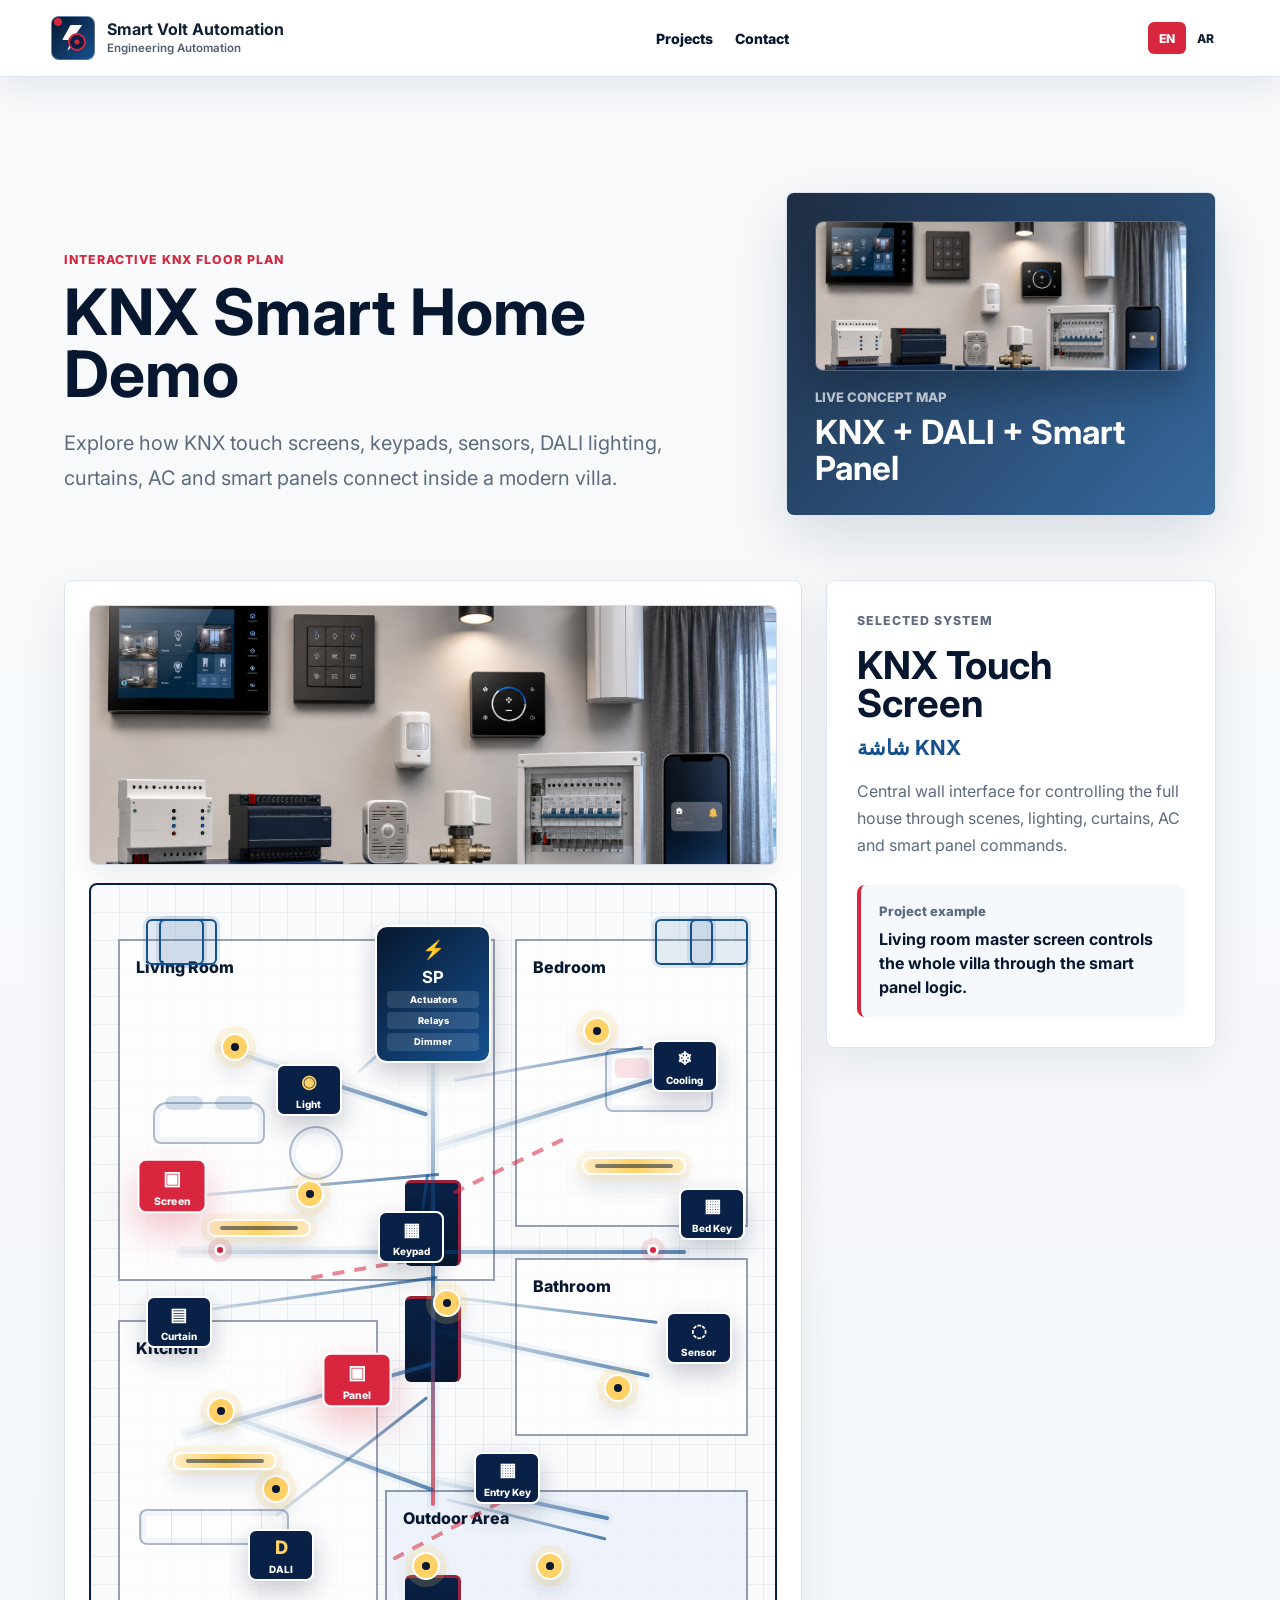
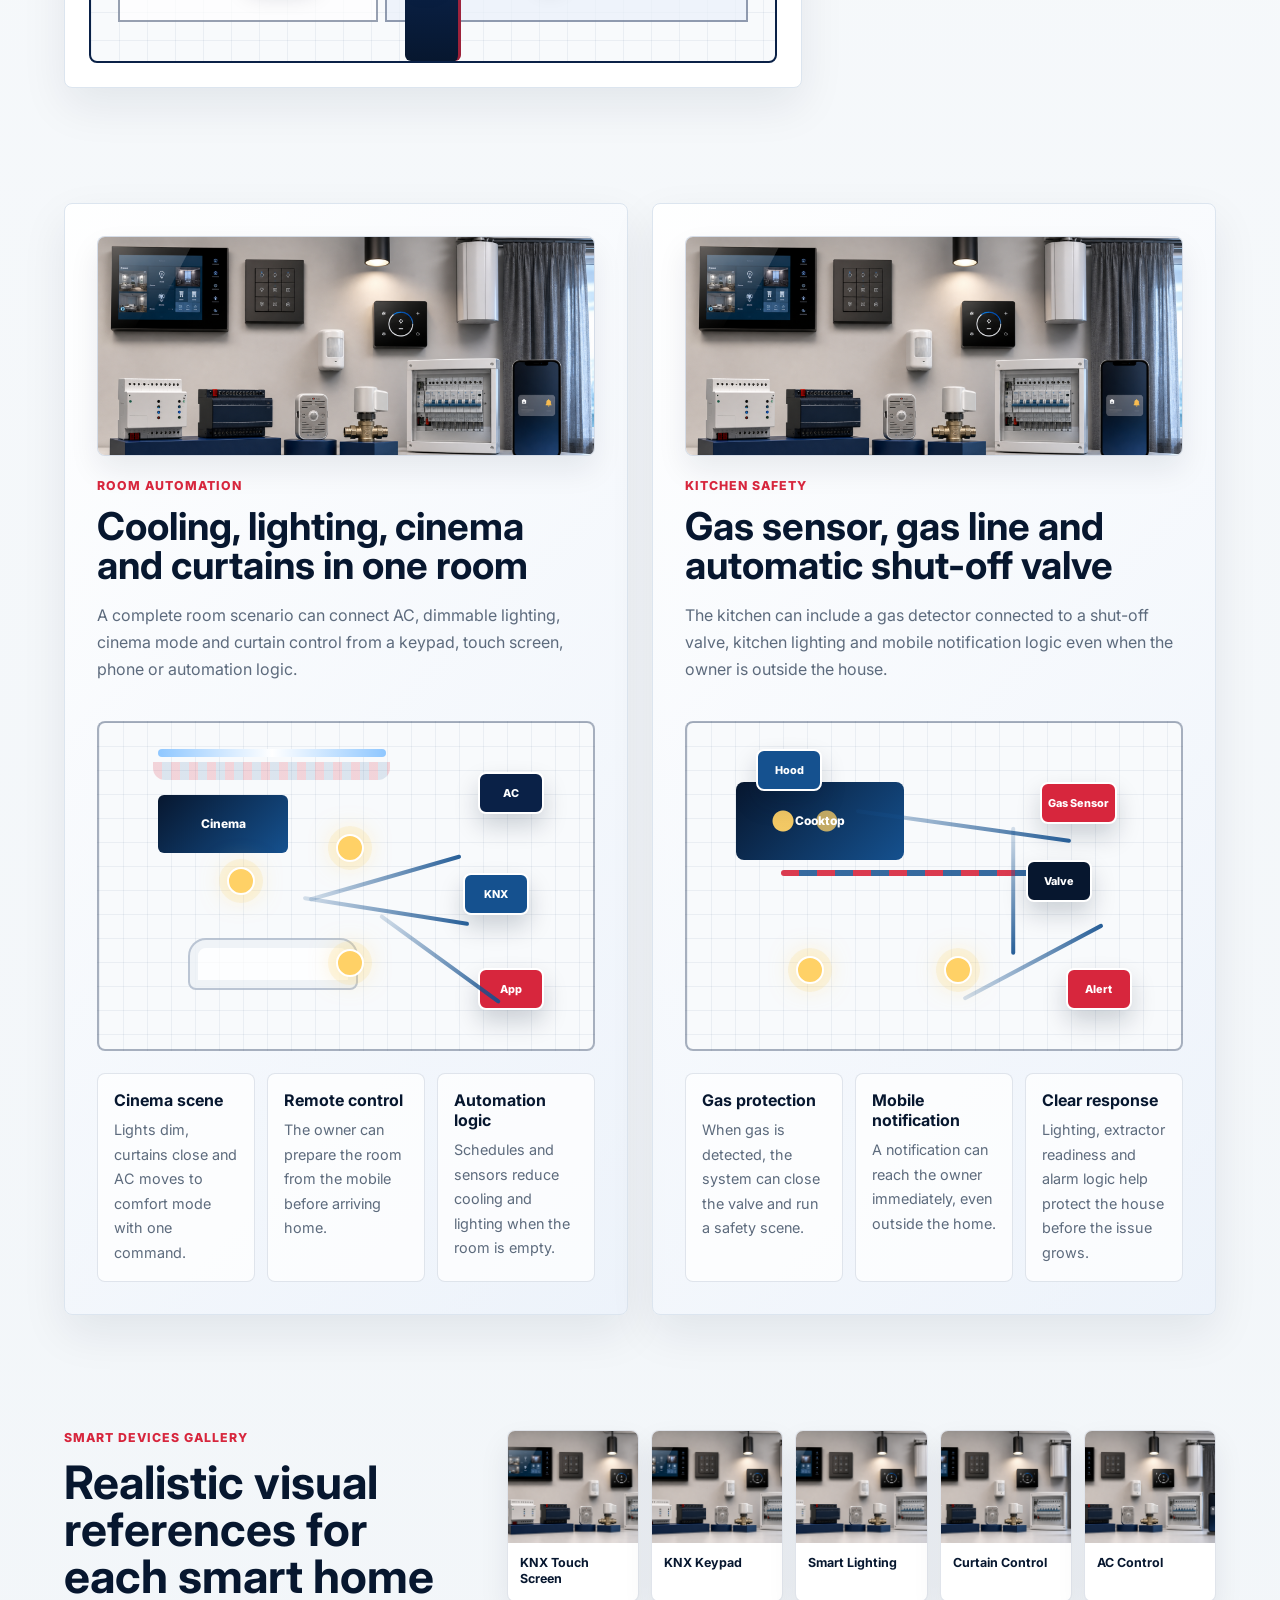
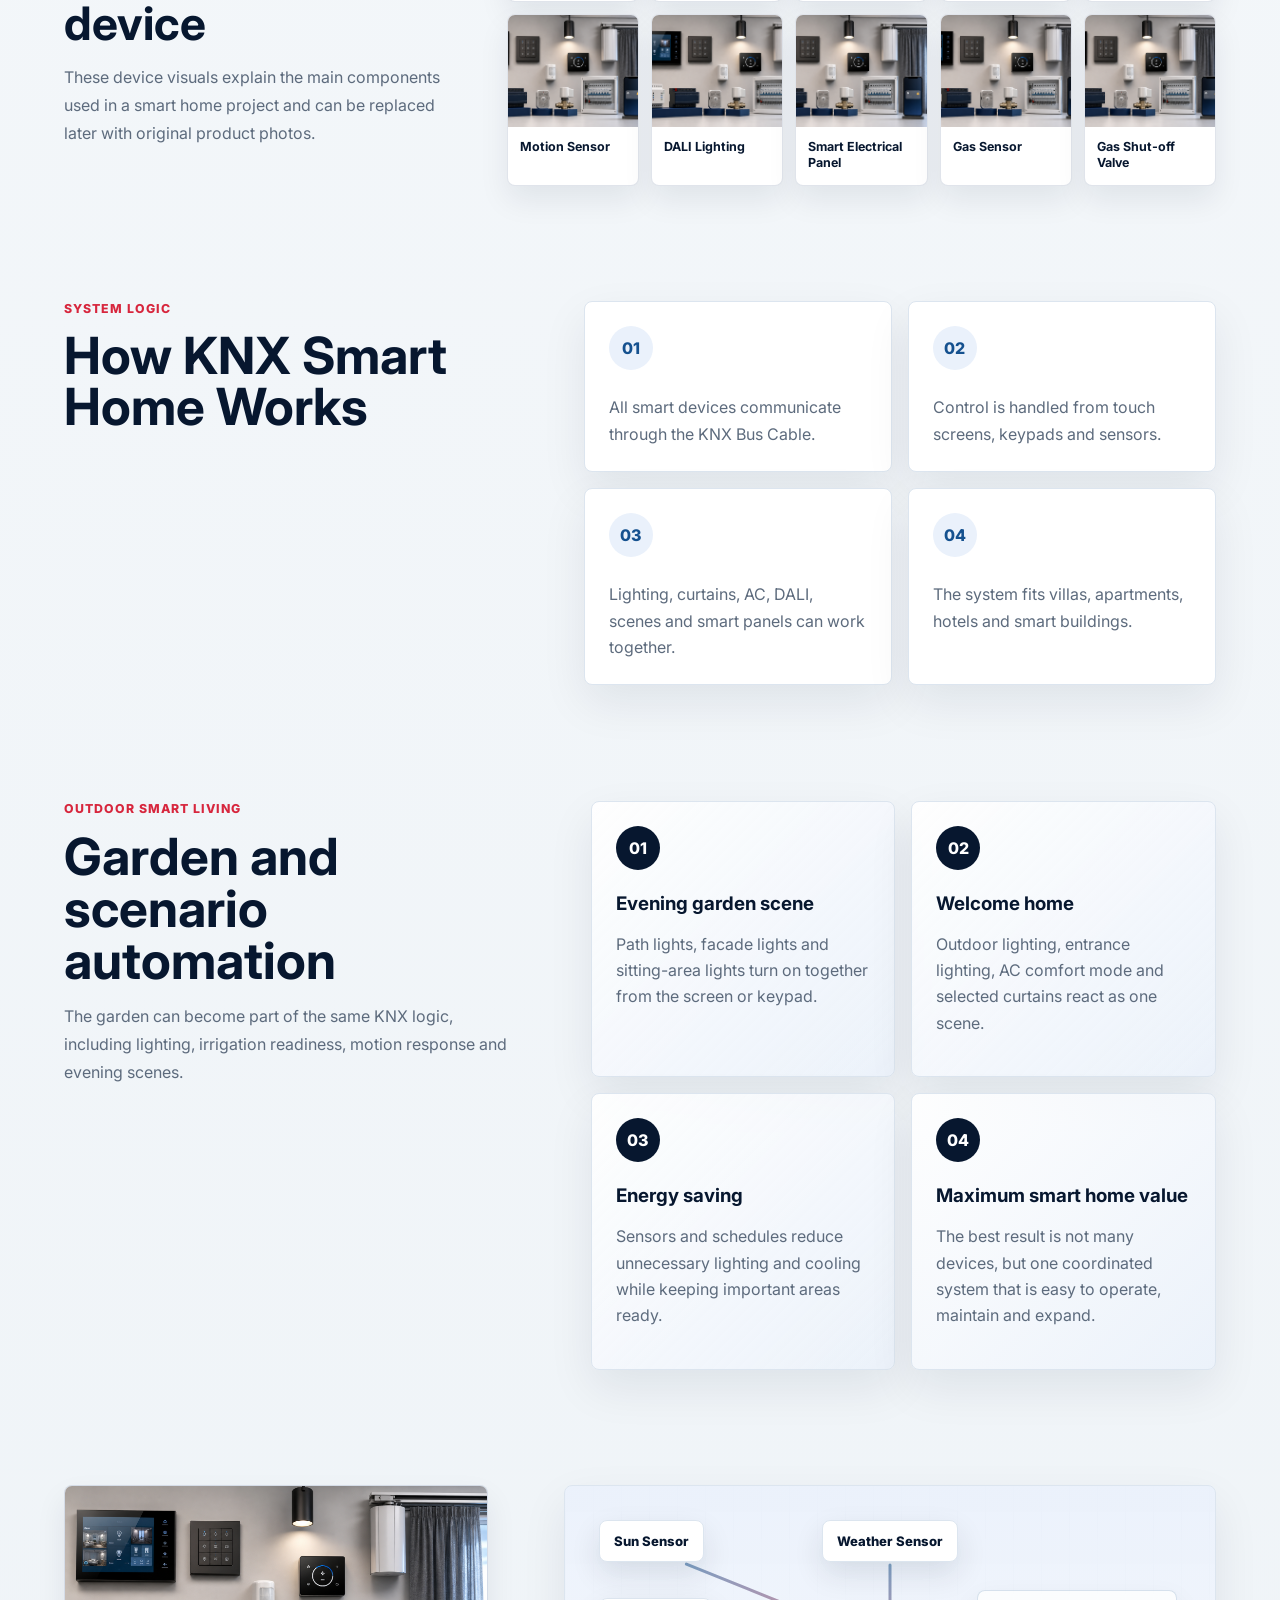
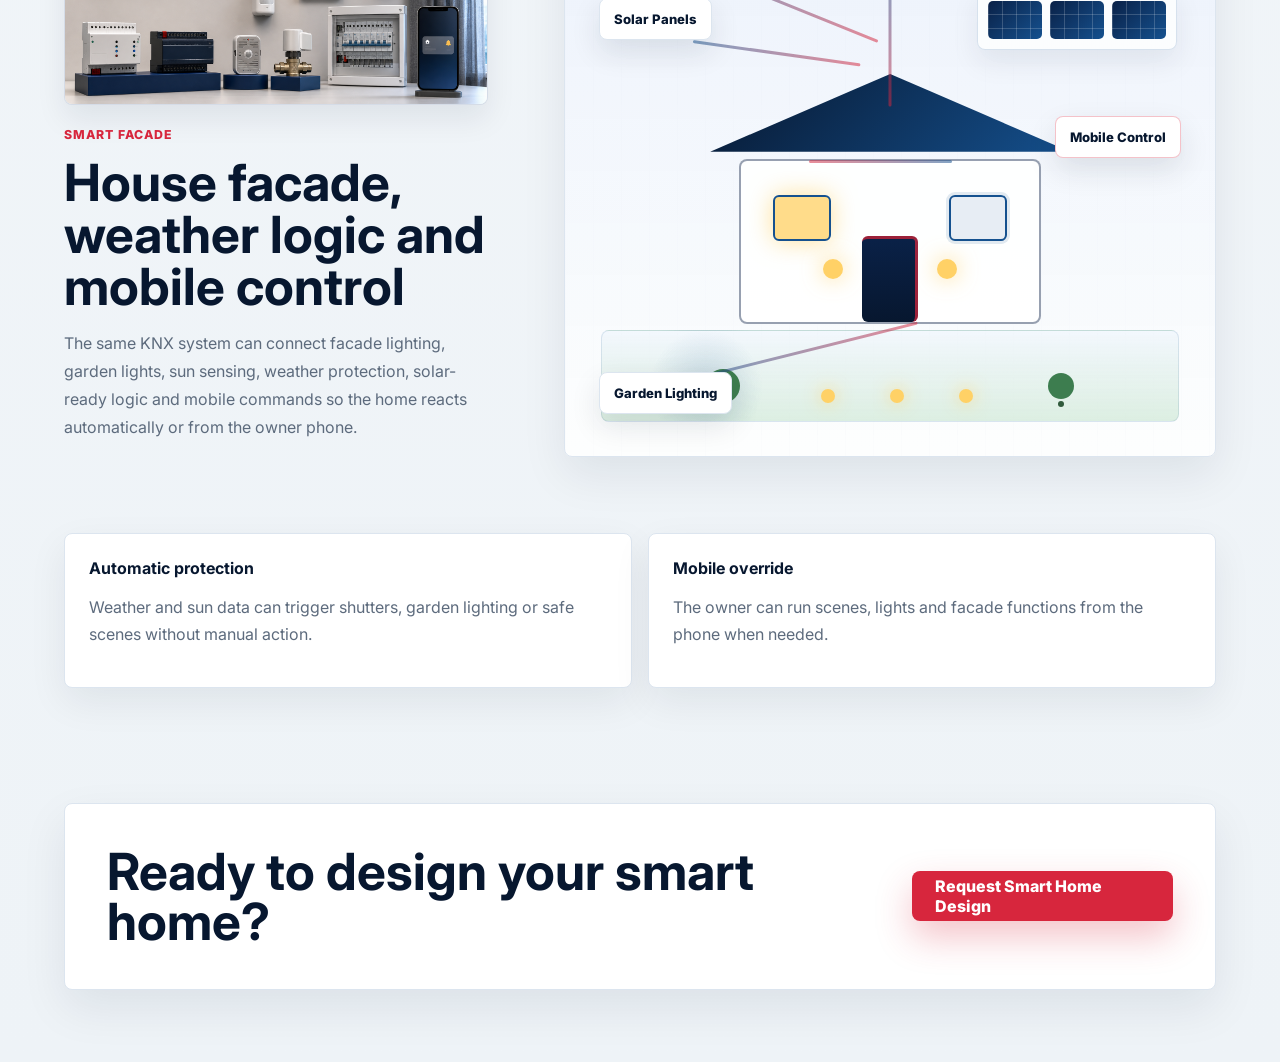
==== knx-demo.html @ 7f96663a "Add interactive KNX smart home demo" ====
<!doctype html>
<html lang="en">
  <head>
    <meta charset="UTF-8" />
    <meta name="viewport" content="width=device-width, initial-scale=1.0" />
    <title>KNX Smart Home Demo | Smart Volt Automation</title>
    <meta
      name="description"
      content="Interactive KNX smart home demo with floor plan, devices, rooms and bilingual Arabic English explanations."
    />
    <link rel="preconnect" href="https://fonts.googleapis.com" />
    <link rel="preconnect" href="https://fonts.gstatic.com" crossorigin />
    <link
      href="https://fonts.googleapis.com/css2?family=Inter:wght@400;500;600;700;800&display=swap"
      rel="stylesheet"
    />
    <link rel="stylesheet" href="styles.css" />
    <link rel="stylesheet" href="knx-demo.css" />
  </head>
  <body class="knx-page">
    <header class="demo-header">
      <a class="brand" href="index.html#top" aria-label="Smart Volt Automation home">
        <span class="brand-mark smartvolt-logo" aria-hidden="true"></span>
        <span>
          <strong>Smart Volt Automation</strong>
          <small data-i18n="brandSmall">Engineering Automation</small>
        </span>
      </a>
      <nav class="demo-nav">
        <a href="index.html#projects" data-i18n="backProjects">Projects</a>
        <a href="index.html#contact" data-i18n="contact">Contact</a>
      </nav>
      <div class="language-switcher" aria-label="Language selector">
        <button class="is-active" type="button" data-lang="en">EN</button>
        <button type="button" data-lang="ar">AR</button>
      </div>
    </header>

    <main>
      <section class="demo-hero">
        <div class="demo-hero-copy">
          <p class="eyebrow" data-i18n="eyebrow">Interactive KNX floor plan</p>
          <h1 data-i18n="title">KNX Smart Home Demo</h1>
          <p data-i18n="lead">
            Explore how KNX touch screens, keypads, sensors, DALI lighting, curtains, AC and smart panels connect inside a modern villa.
          </p>
        </div>
        <div class="demo-hero-panel">
          <img src="assets/smart-home-devices.png" alt="Smart home automation devices" />
          <span data-i18n="panelLabel">Live concept map</span>
          <strong>KNX + DALI + Smart Panel</strong>
        </div>
      </section>

      <section class="floor-demo" aria-label="KNX smart home floor plan">
        <div class="floor-shell">
          <figure class="section-photo floor-photo">
            <img src="assets/smart-home-devices.png" alt="KNX smart home devices and electrical automation" />
          </figure>
          <div class="floor-plan" data-floor-plan>
            <div class="room living" data-i18n="living">Living Room</div>
            <div class="room bedroom" data-i18n="bedroom">Bedroom</div>
            <div class="room kitchen" data-i18n="kitchen">Kitchen</div>
            <div class="room bathroom" data-i18n="bathroom">Bathroom</div>
            <div class="room outdoor" data-i18n="outdoor">Outdoor Area</div>

            <div class="plan-detail window window-living" aria-hidden="true"></div>
            <div class="plan-detail window window-bedroom" aria-hidden="true"></div>
            <div class="plan-detail window window-kitchen" aria-hidden="true"></div>
            <div class="plan-detail window window-bath" aria-hidden="true"></div>
            <div class="plan-detail door door-entry" aria-hidden="true"></div>
            <div class="plan-detail door door-bedroom" aria-hidden="true"></div>
            <div class="plan-detail door door-bath" aria-hidden="true"></div>
            <div class="plan-detail furniture sofa" aria-hidden="true"></div>
            <div class="plan-detail furniture table" aria-hidden="true"></div>
            <div class="plan-detail furniture bed" aria-hidden="true"></div>
            <div class="plan-detail furniture kitchen-counter" aria-hidden="true"></div>
            <div class="plan-detail movement path-entry" aria-hidden="true"></div>
            <div class="plan-detail movement path-living" aria-hidden="true"></div>
            <div class="plan-detail movement path-bedroom" aria-hidden="true"></div>

            <div class="bus-line bus-main-vertical" aria-hidden="true"></div>
            <div class="bus-line bus-main-horizontal" aria-hidden="true"></div>
            <div class="bus-line bus-left-top" aria-hidden="true"></div>
            <div class="bus-line bus-left-bottom" aria-hidden="true"></div>
            <div class="bus-line bus-right-top" aria-hidden="true"></div>
            <div class="bus-line bus-right-bottom" aria-hidden="true"></div>
            <div class="bus-line bus-outdoor" aria-hidden="true"></div>
            <div class="bus-line bus-kitchen" aria-hidden="true"></div>
            <div class="bus-dot bus-dot-main" aria-hidden="true"></div>
            <div class="bus-dot bus-dot-left" aria-hidden="true"></div>
            <div class="bus-dot bus-dot-right" aria-hidden="true"></div>

            <div class="knx-wire wire-touch-panel" aria-hidden="true"></div>
            <div class="knx-wire wire-panel-lighting" aria-hidden="true"></div>
            <div class="knx-wire wire-panel-dali" aria-hidden="true"></div>
            <div class="knx-wire wire-panel-outdoor" aria-hidden="true"></div>
            <div class="knx-wire wire-panel-keypad" aria-hidden="true"></div>
            <div class="knx-wire wire-panel-ac" aria-hidden="true"></div>
            <div class="knx-wire wire-panel-motion" aria-hidden="true"></div>
            <div class="knx-wire wire-panel-curtain" aria-hidden="true"></div>

            <button class="light-point onoff lp-living" type="button" data-device="lighting" aria-label="Linked Living Room Lighting">
              <span></span>
            </button>
            <button class="light-point onoff lp-kitchen" type="button" data-device="lighting" aria-label="Linked Kitchen Lighting">
              <span></span>
            </button>
            <button class="light-point onoff lp-bedroom" type="button" data-device="lighting" aria-label="Linked Bedroom Lighting">
              <span></span>
            </button>
            <button class="light-point dali-glow lp-dali-living" type="button" data-device="dali" aria-label="DALI Living Room Lighting">
              <span></span>
            </button>
            <button class="light-point dali-glow lp-dali-dining" type="button" data-device="dali" aria-label="DALI Dining Lighting">
              <span></span>
            </button>
            <button class="light-point dali-glow lp-outdoor" type="button" data-device="dali" aria-label="DALI Outdoor Lighting">
              <span></span>
            </button>
            <button class="light-point onoff lp-entry" type="button" data-device="lighting" aria-label="Entrance Lighting">
              <span></span>
            </button>
            <button class="light-point onoff lp-bath" type="button" data-device="lighting" aria-label="Bathroom Lighting">
              <span></span>
            </button>
            <button class="light-point onoff lp-hall" type="button" data-device="lighting" aria-label="Hall Lighting">
              <span></span>
            </button>
            <button class="linear-point dali-glow linear-living" type="button" data-device="dali" aria-label="Living Room Linear DALI Lighting">
              <span></span>
            </button>
            <button class="linear-point dali-glow linear-kitchen" type="button" data-device="dali" aria-label="Kitchen Linear Lighting">
              <span></span>
            </button>
            <button class="linear-point onoff linear-bedroom" type="button" data-device="lighting" aria-label="Bedroom Linear Lighting">
              <span></span>
            </button>

            <button class="device touch" type="button" data-device="touch" aria-label="KNX Touch Screen">
              <span>Screen</span>
            </button>
            <button class="device keypad" type="button" data-device="keypad" aria-label="KNX Keypad">
              <span>Keypad</span>
            </button>
            <button class="device keypad keypad-bedroom" type="button" data-device="keypad" aria-label="Bedroom KNX Keypad">
              <span>Bed Key</span>
            </button>
            <button class="device keypad keypad-entry" type="button" data-device="keypad" aria-label="Entrance KNX Keypad">
              <span>Entry Key</span>
            </button>
            <button class="device touch touch-kitchen" type="button" data-device="touch" aria-label="Kitchen KNX Touch Screen">
              <span>Panel</span>
            </button>
            <button class="device lighting" type="button" data-device="lighting" aria-label="Lighting">
              <span>Light</span>
            </button>
            <button class="device curtain" type="button" data-device="curtain" aria-label="Curtain Control">
              <span>Curtain</span>
            </button>
            <button class="device ac" type="button" data-device="ac" aria-label="AC Control">
              <span>Cooling</span>
            </button>
            <button class="device motion" type="button" data-device="motion" aria-label="Motion Sensor">
              <span>Sensor</span>
            </button>
            <button class="device dali" type="button" data-device="dali" aria-label="DALI Lighting">
              <span>DALI</span>
            </button>
            <button class="device smart-panel" type="button" data-device="smartPanel" aria-label="Smart Electrical Panel">
              <strong>SP</strong>
              <small>Actuators</small>
              <small>Relays</small>
              <small>Dimmer</small>
            </button>
          </div>
        </div>

        <aside class="device-panel" data-device-panel>
          <p class="eyebrow" data-i18n="selectedSystem">Selected system</p>
          <h2 data-device-en>KNX Touch Screen</h2>
          <h3 data-device-ar>شاشة KNX</h3>
          <p data-device-description>
            Central wall interface for lighting, curtains, AC scenes and room control.
          </p>
          <div class="example-box">
            <span data-i18n="projectExample">Project example</span>
            <strong data-device-example>Living room master screen for scenes, climate and curtains.</strong>
          </div>
        </aside>
      </section>

      <section class="room-showcases" aria-label="Room and kitchen smart automation examples">
        <article class="showcase-card room-suite">
          <figure class="showcase-photo">
            <img src="assets/smart-home-devices.png" alt="Room smart automation devices for lighting cooling cinema and curtains" />
          </figure>
          <div class="showcase-copy">
            <p class="eyebrow" data-i18n="roomDemoEyebrow">Single room control</p>
            <h2 data-i18n="roomDemoTitle">Cooling, lighting, cinema and curtains in one room</h2>
            <p data-i18n="roomDemoLead">
              A complete room scenario can connect AC, dimmable lighting, cinema mode and curtain control from a keypad, touch screen, phone or automation logic.
            </p>
          </div>
          <div class="room-mini-plan" aria-hidden="true">
            <div class="mini-window"></div>
            <div class="mini-curtain"></div>
            <div class="mini-screen">Cinema</div>
            <div class="mini-sofa"></div>
            <div class="mini-ac">AC</div>
            <div class="mini-keypad">KNX</div>
            <div class="mini-phone">App</div>
            <span class="mini-light light-a"></span>
            <span class="mini-light light-b"></span>
            <span class="mini-light light-c"></span>
            <span class="mini-bus bus-a"></span>
            <span class="mini-bus bus-b"></span>
            <span class="mini-bus bus-c"></span>
          </div>
          <div class="showcase-points">
            <div>
              <strong data-i18n="roomFeature1Title">Cinema scene</strong>
              <p data-i18n="roomFeature1Text">Lights dim, curtains close and AC moves to comfort mode with one command.</p>
            </div>
            <div>
              <strong data-i18n="roomFeature2Title">Remote control</strong>
              <p data-i18n="roomFeature2Text">The owner can prepare the room from the mobile before arriving home.</p>
            </div>
            <div>
              <strong data-i18n="roomFeature3Title">Automation logic</strong>
              <p data-i18n="roomFeature3Text">Schedules and sensors reduce cooling and lighting when the room is empty.</p>
            </div>
          </div>
        </article>

        <article class="showcase-card kitchen-suite">
          <figure class="showcase-photo">
            <img src="assets/smart-home-devices.png" alt="Kitchen smart safety gas sensor and shutoff valve automation" />
          </figure>
          <div class="showcase-copy">
            <p class="eyebrow" data-i18n="kitchenDemoEyebrow">Kitchen safety</p>
            <h2 data-i18n="kitchenDemoTitle">Gas sensor, gas line and automatic shut-off valve</h2>
            <p data-i18n="kitchenDemoLead">
              The kitchen can include a gas detector connected to a shut-off valve, kitchen lighting and mobile notification logic even when the owner is outside the house.
            </p>
          </div>
          <div class="kitchen-mini-plan" aria-hidden="true">
            <div class="mini-counter">Cooktop</div>
            <div class="gas-line"></div>
            <div class="gas-sensor">Gas Sensor</div>
            <div class="gas-valve">Valve</div>
            <div class="extractor">Hood</div>
            <div class="alert-phone">Alert</div>
            <span class="safe-light safe-a"></span>
            <span class="safe-light safe-b"></span>
            <span class="safe-bus safe-bus-a"></span>
            <span class="safe-bus safe-bus-b"></span>
            <span class="safe-bus safe-bus-c"></span>
          </div>
          <div class="showcase-points">
            <div>
              <strong data-i18n="kitchenFeature1Title">Gas protection</strong>
              <p data-i18n="kitchenFeature1Text">When gas is detected, the system can close the valve and run a safety scene.</p>
            </div>
            <div>
              <strong data-i18n="kitchenFeature2Title">Mobile notification</strong>
              <p data-i18n="kitchenFeature2Text">A notification can reach the owner immediately, even outside the home.</p>
            </div>
            <div>
              <strong data-i18n="kitchenFeature3Title">Clear response</strong>
              <p data-i18n="kitchenFeature3Text">Lighting, extractor readiness and alarm logic help protect the house before the issue grows.</p>
            </div>
          </div>
        </article>
      </section>

      <section class="device-photo-section">
        <div class="device-photo-heading">
          <p class="eyebrow" data-i18n="devicePhotosEyebrow">Smart devices gallery</p>
          <h2 data-i18n="devicePhotosTitle">Realistic visual references for each smart home device</h2>
          <p data-i18n="devicePhotosLead">
            These device visuals explain the main components used in a smart home project and can be replaced later with original product photos.
          </p>
        </div>
        <div class="device-photo-grid">
          <article data-gallery-device="touch" tabindex="0" role="button">
            <img src="assets/smart-home-devices.png" alt="KNX touch screen visual" />
            <strong data-i18n="photoTouch">KNX Touch Screen</strong>
          </article>
          <article data-gallery-device="keypad" tabindex="0" role="button">
            <img src="assets/smart-home-devices.png" alt="KNX keypad visual" />
            <strong data-i18n="photoKeypad">KNX Keypad</strong>
          </article>
          <article data-gallery-device="lighting" tabindex="0" role="button">
            <img src="assets/smart-home-devices.png" alt="Smart lighting visual" />
            <strong data-i18n="photoLighting">Smart Lighting</strong>
          </article>
          <article data-gallery-device="curtain" tabindex="0" role="button">
            <img src="assets/smart-home-devices.png" alt="Curtain control visual" />
            <strong data-i18n="photoCurtain">Curtain Control</strong>
          </article>
          <article data-gallery-device="ac" tabindex="0" role="button">
            <img src="assets/smart-home-devices.png" alt="AC thermostat visual" />
            <strong data-i18n="photoAc">AC Control</strong>
          </article>
          <article data-gallery-device="motion" tabindex="0" role="button">
            <img src="assets/smart-home-devices.png" alt="Motion sensor visual" />
            <strong data-i18n="photoMotion">Motion Sensor</strong>
          </article>
          <article data-gallery-device="dali" tabindex="0" role="button">
            <img src="assets/smart-home-devices.png" alt="DALI lighting module visual" />
            <strong data-i18n="photoDali">DALI Lighting</strong>
          </article>
          <article data-gallery-device="smartPanel" tabindex="0" role="button">
            <img src="assets/smart-home-devices.png" alt="Smart electrical panel visual" />
            <strong data-i18n="photoPanel">Smart Electrical Panel</strong>
          </article>
          <article data-gallery-device="gas" tabindex="0" role="button">
            <img src="assets/smart-home-devices.png" alt="Gas sensor visual" />
            <strong data-i18n="photoGas">Gas Sensor</strong>
          </article>
          <article data-gallery-device="valve" tabindex="0" role="button">
            <img src="assets/smart-home-devices.png" alt="Gas shutoff valve visual" />
            <strong data-i18n="photoValve">Gas Shut-off Valve</strong>
          </article>
        </div>
      </section>

      <section class="how-knx">
        <div>
          <p class="eyebrow" data-i18n="howEyebrow">System logic</p>
          <h2 data-i18n="howTitle">How KNX Smart Home Works</h2>
        </div>
        <div class="how-grid">
          <article>
            <span>01</span>
            <p data-i18n="how1">All smart devices communicate through the KNX Bus Cable.</p>
          </article>
          <article>
            <span>02</span>
            <p data-i18n="how2">Control is handled from touch screens, keypads and sensors.</p>
          </article>
          <article>
            <span>03</span>
            <p data-i18n="how3">Lighting, curtains, AC, DALI, scenes and smart panels can work together.</p>
          </article>
          <article>
            <span>04</span>
            <p data-i18n="how4">The system fits villas, apartments, hotels and smart buildings.</p>
          </article>
        </div>
      </section>

      <section class="garden-scenarios">
        <div class="scenario-heading">
          <p class="eyebrow" data-i18n="gardenEyebrow">Outdoor smart living</p>
          <h2 data-i18n="gardenTitle">Garden and scenario automation</h2>
          <p data-i18n="gardenLead">
            The garden can become part of the same KNX logic, including lighting, irrigation readiness, motion response and evening scenes.
          </p>
        </div>
        <div class="scenario-grid">
          <article>
            <span>01</span>
            <h3 data-i18n="scenario1Title">Evening garden scene</h3>
            <p data-i18n="scenario1Text">Path lights, facade lights and sitting-area lights turn on together from the screen or keypad.</p>
          </article>
          <article>
            <span>02</span>
            <h3 data-i18n="scenario2Title">Welcome home</h3>
            <p data-i18n="scenario2Text">Outdoor lighting, entrance lighting, AC comfort mode and selected curtains react as one scene.</p>
          </article>
          <article>
            <span>03</span>
            <h3 data-i18n="scenario3Title">Energy saving</h3>
            <p data-i18n="scenario3Text">Sensors and schedules reduce unnecessary lighting and cooling while keeping important areas ready.</p>
          </article>
          <article>
            <span>04</span>
            <h3 data-i18n="scenario4Title">Maximum smart home value</h3>
            <p data-i18n="scenario4Text">The best result is not many devices, but one coordinated system that is easy to operate, maintain and expand.</p>
          </article>
        </div>
      </section>

      <section class="facade-automation">
        <div class="facade-copy">
          <figure class="section-photo facade-photo">
            <img src="assets/smart-home-devices.png" alt="Smart facade automation and mobile control devices" />
          </figure>
          <p class="eyebrow" data-i18n="facadeEyebrow">Smart facade</p>
          <h2 data-i18n="facadeTitle">House facade, weather logic and mobile control</h2>
          <p data-i18n="facadeLead">
            The same KNX system can connect facade lighting, sun sensing, weather protection and mobile commands so the home reacts automatically or from the owner phone.
          </p>
        </div>
        <div class="facade-scene" aria-label="Smart home facade automation">
          <div class="solar-array" aria-hidden="true">
            <span></span>
            <span></span>
            <span></span>
          </div>
          <div class="facade-house">
            <div class="roof"></div>
            <div class="home-body">
              <span class="window lit"></span>
              <span class="window"></span>
              <span class="door"></span>
              <span class="facade-light left"></span>
              <span class="facade-light right"></span>
            </div>
          </div>
          <div class="garden-zone" aria-hidden="true">
            <span class="tree"></span>
            <span class="tree small"></span>
            <span class="path-light one"></span>
            <span class="path-light two"></span>
            <span class="path-light three"></span>
          </div>
          <div class="facade-node sun" data-i18n="sunSensor">Sun Sensor</div>
          <div class="facade-node weather" data-i18n="weatherSensor">Weather Sensor</div>
          <div class="facade-node mobile" data-i18n="mobileControl">Mobile Control</div>
          <div class="facade-node solar" data-i18n="solarPanels">Solar Panels</div>
          <div class="facade-node garden" data-i18n="gardenLighting">Garden Lighting</div>
          <div class="facade-line line-sun" aria-hidden="true"></div>
          <div class="facade-line line-weather" aria-hidden="true"></div>
          <div class="facade-line line-mobile" aria-hidden="true"></div>
          <div class="facade-line line-solar" aria-hidden="true"></div>
          <div class="facade-line line-garden" aria-hidden="true"></div>
        </div>
        <div class="facade-benefits">
          <article>
            <strong data-i18n="facade1Title">Automatic protection</strong>
            <p data-i18n="facade1Text">Weather and sun data can trigger shutters, garden lighting or safe scenes without manual action.</p>
          </article>
          <article>
            <strong data-i18n="facade2Title">Mobile override</strong>
            <p data-i18n="facade2Text">The owner can run scenes, lights and facade functions from the phone when needed.</p>
          </article>
        </div>
      </section>

      <section class="demo-cta">
        <h2 data-i18n="ctaTitle">Ready to design your smart home?</h2>
        <a class="btn primary" href="https://wa.me/9647702744755" data-i18n="cta">Request Smart Home Design</a>
      </section>
    </main>

    <div class="gallery-modal" data-gallery-modal aria-hidden="true">
      <div class="gallery-backdrop" data-gallery-close></div>
      <section class="gallery-dialog" role="dialog" aria-modal="true" aria-labelledby="galleryTitle">
        <button class="gallery-close" type="button" data-gallery-close aria-label="Close">×</button>
        <figure>
          <img data-gallery-image src="assets/smart-home-devices.png" alt="Smart home device detail" />
        </figure>
        <div class="gallery-detail">
          <p class="eyebrow" data-gallery-type>Smart home device</p>
          <h2 id="galleryTitle" data-gallery-title>KNX Touch Screen</h2>
          <p data-gallery-description>
            Main wall interface for smart home control.
          </p>
          <div class="gallery-use">
            <span data-i18n="galleryUseLabel">Typical use</span>
            <strong data-gallery-use>Controls lighting, curtains, AC and scenes from one place.</strong>
          </div>
        </div>
      </section>
    </div>

    <script src="knx-demo.js"></script>
  </body>
</html>
---- styles.css ----
:root {
  --blue-950: #07172f;
  --blue-900: #0a2147;
  --blue-800: #103466;
  --blue-700: #15518f;
  --blue-100: #eaf1fb;
  --orange: #d7263d;
  --orange-dark: #a9152b;
  --red-soft: #ffd9de;
  --ink: #102033;
  --muted: #5d6b7d;
  --line: #dce5ef;
  --soft: #f5f8fc;
  --page: #eef3f7;
  --surface: #ffffff;
  --white: #ffffff;
  --shadow: 0 22px 60px rgba(7, 23, 47, 0.13);
  --radius: 8px;
  font-family: "Inter", Arial, sans-serif;
}

* {
  box-sizing: border-box;
}

html {
  scroll-behavior: smooth;
}

body {
  margin: 0;
  color: var(--ink);
  background: var(--page);
  font-family: "Inter", "Segoe UI", Tahoma, Arial, sans-serif;
}

img {
  display: block;
  width: 100%;
  height: 100%;
  object-fit: cover;
}

a {
  color: inherit;
  text-decoration: none;
}

button,
input,
select,
textarea {
  font: inherit;
}

.site-header {
  position: fixed;
  z-index: 20;
  top: 0;
  left: 0;
  right: 0;
  display: grid;
  grid-template-columns: auto 1fr auto;
  align-items: center;
  gap: 28px;
  padding: 18px clamp(20px, 4vw, 64px);
  color: var(--white);
  transition: background 180ms ease, box-shadow 180ms ease, color 180ms ease;
}

.site-header.is-scrolled,
.site-header.nav-open {
  color: var(--ink);
  background: rgba(255, 255, 255, 0.96);
  box-shadow: 0 16px 48px rgba(7, 23, 47, 0.1);
  backdrop-filter: blur(16px);
}

.brand {
  display: inline-flex;
  align-items: center;
  gap: 12px;
  min-width: 250px;
}

.brand-mark {
  position: relative;
  display: grid;
  width: 44px;
  height: 44px;
  place-items: center;
  border: 1px solid rgba(255, 255, 255, 0.35);
  border-radius: var(--radius);
  background: var(--blue-900);
  color: var(--white);
  font-weight: 800;
  letter-spacing: 0;
}

.smartvolt-logo {
  overflow: hidden;
  background:
    linear-gradient(135deg, var(--blue-950), var(--blue-700));
}

.smartvolt-logo::before {
  position: absolute;
  inset: 8px 12px 8px 10px;
  background: var(--white);
  clip-path: polygon(42% 0, 100% 0, 62% 42%, 100% 42%, 26% 100%, 45% 58%, 0 58%);
  content: "";
}

.smartvolt-logo::after {
  position: absolute;
  right: 8px;
  bottom: 8px;
  width: 14px;
  height: 14px;
  border: 2px solid var(--orange);
  border-radius: 50%;
  background:
    radial-gradient(circle, var(--orange) 0 2px, transparent 3px),
    var(--blue-900);
  content: "";
  box-shadow: -19px -20px 0 -5px var(--orange);
}

.site-header.is-scrolled .brand-mark,
.site-header.nav-open .brand-mark {
  border-color: var(--blue-100);
}

.brand strong,
.brand small {
  display: block;
}

.brand strong {
  font-size: 1rem;
  line-height: 1.05;
}

.brand small {
  margin-top: 3px;
  color: currentColor;
  font-size: 0.72rem;
  font-weight: 600;
  opacity: 0.72;
}

.nav-links {
  display: flex;
  justify-content: center;
  gap: clamp(14px, 2vw, 28px);
  font-size: 0.86rem;
  font-weight: 700;
}

.nav-links a {
  position: relative;
  padding: 8px 0;
}

.nav-links a::after {
  position: absolute;
  left: 0;
  right: 0;
  bottom: 0;
  height: 2px;
  background: var(--orange);
  content: "";
  transform: scaleX(0);
  transform-origin: left;
  transition: transform 170ms ease;
}

.nav-links a:hover::after {
  transform: scaleX(1);
}

.header-cta {
  justify-self: end;
  padding: 12px 18px;
  border-radius: var(--radius);
  background: var(--orange);
  color: var(--white);
  font-size: 0.84rem;
  font-weight: 800;
  box-shadow: 0 10px 30px rgba(215, 38, 61, 0.28);
}

.header-tools {
  display: flex;
  align-items: center;
  justify-content: end;
  gap: 12px;
}

.language-switcher {
  display: inline-flex;
  direction: ltr;
  padding: 4px;
  border: 1px solid rgba(255, 255, 255, 0.34);
  border-radius: var(--radius);
  background: rgba(255, 255, 255, 0.1);
  backdrop-filter: blur(12px);
}

.site-header.is-scrolled .language-switcher,
.site-header.nav-open .language-switcher {
  border-color: var(--line);
  background: var(--soft);
}

.language-switcher button {
  min-width: 38px;
  height: 32px;
  border: none;
  border-radius: 6px;
  background: transparent;
  color: currentColor;
  cursor: pointer;
  font-size: 0.76rem;
  font-weight: 800;
}

.language-switcher button.is-active {
  background: var(--orange);
  color: var(--white);
}

.nav-toggle {
  display: none;
  width: 44px;
  height: 44px;
  align-items: center;
  justify-content: center;
  border: 1px solid currentColor;
  border-radius: var(--radius);
  background: transparent;
  color: inherit;
}

.nav-toggle span {
  position: absolute;
  width: 18px;
  height: 2px;
  background: currentColor;
  transition: transform 160ms ease;
}

.nav-toggle span:first-child {
  transform: translateY(-5px);
}

.nav-toggle span:last-child {
  transform: translateY(5px);
}

.site-header.nav-open .nav-toggle span:first-child {
  transform: rotate(45deg);
}

.site-header.nav-open .nav-toggle span:last-child {
  transform: rotate(-45deg);
}

.hero {
  position: relative;
  min-height: 94vh;
  display: grid;
  align-items: end;
  overflow: hidden;
  color: var(--white);
}

.hero-media,
.hero-overlay {
  position: absolute;
  inset: 0;
}

.hero-overlay {
  background:
    linear-gradient(90deg, rgba(7, 23, 47, 0.96) 0%, rgba(7, 23, 47, 0.78) 42%, rgba(7, 23, 47, 0.34) 100%),
    linear-gradient(0deg, rgba(7, 23, 47, 0.85) 0%, rgba(7, 23, 47, 0) 46%);
}

html[dir="rtl"] .hero-overlay {
  background:
    linear-gradient(270deg, rgba(7, 23, 47, 0.96) 0%, rgba(7, 23, 47, 0.78) 42%, rgba(7, 23, 47, 0.34) 100%),
    linear-gradient(0deg, rgba(7, 23, 47, 0.85) 0%, rgba(7, 23, 47, 0) 46%);
}

.hero-content {
  position: relative;
  width: min(760px, calc(100% - 40px));
  margin: 0 0 260px clamp(20px, 6vw, 90px);
  padding-top: 130px;
}

html[dir="rtl"] .hero-content {
  margin-right: clamp(20px, 6vw, 90px);
  margin-left: 0;
}

.eyebrow {
  margin: 0 0 14px;
  color: var(--orange);
  font-size: 0.77rem;
  font-weight: 800;
  letter-spacing: 0.08em;
  text-transform: uppercase;
}

html[dir="rtl"] .eyebrow {
  letter-spacing: 0;
}

.hero h1 {
  margin: 0;
  max-width: 1000px;
  font-size: clamp(3.35rem, 7.3vw, 6.8rem);
  line-height: 0.94;
  font-weight: 800;
  letter-spacing: 0;
}

.hero-lede {
  max-width: 650px;
  margin: 30px 0 0;
  color: rgba(255, 255, 255, 0.86);
  font-size: clamp(1.05rem, 1.9vw, 1.35rem);
  line-height: 1.65;
}

.hero-actions,
.btn {
  display: flex;
  align-items: center;
  gap: 12px;
}

.hero-actions {
  flex-wrap: wrap;
  margin-top: 34px;
}

.btn {
  justify-content: center;
  min-height: 50px;
  padding: 0 22px;
  border: 1px solid transparent;
  border-radius: var(--radius);
  cursor: pointer;
  font-weight: 800;
  transition: transform 160ms ease, box-shadow 160ms ease, background 160ms ease;
}

.btn:hover {
  transform: translateY(-2px);
}

.btn.primary {
  background: var(--orange);
  color: var(--white);
  box-shadow: 0 16px 36px rgba(215, 38, 61, 0.28);
}

.btn.primary:hover {
  background: var(--orange-dark);
}

.btn.ghost {
  border-color: rgba(255, 255, 255, 0.35);
  color: var(--white);
  background: rgba(255, 255, 255, 0.08);
  backdrop-filter: blur(12px);
}

.hero-trust {
  position: absolute;
  right: clamp(20px, 5vw, 70px);
  bottom: 0;
  left: clamp(20px, 5vw, 70px);
  display: grid;
  grid-template-columns: repeat(5, minmax(0, 1fr));
  border: 1px solid rgba(255, 255, 255, 0.16);
  border-bottom: none;
  background: rgba(7, 23, 47, 0.76);
  backdrop-filter: blur(18px);
}

.hero-trust div {
  display: flex;
  flex-direction: column;
  padding: 14px;
  border-right: 1px solid rgba(255, 255, 255, 0.14);
}

html[dir="rtl"] .hero-trust div {
  border-right: none;
  border-left: 1px solid rgba(255, 255, 255, 0.14);
}

.hero-trust div:last-child {
  border-right: none;
}

html[dir="rtl"] .hero-trust div:last-child {
  border-left: none;
}

.hero-trust strong,
.hero-trust span {
  display: block;
}

.hero-trust strong {
  margin-bottom: 8px;
  font-size: 0.9rem;
}

.hero-trust span {
  color: rgba(255, 255, 255, 0.72);
  font-size: 0.84rem;
  line-height: 1.55;
}

.trust-image {
  width: 100%;
  height: 82px;
  margin-bottom: 16px;
  border: 1px solid rgba(255, 255, 255, 0.16);
  border-radius: var(--radius);
  object-fit: cover;
  opacity: 0.86;
  filter: saturate(0.82) contrast(1.04);
}

.section {
  padding: clamp(76px, 9vw, 128px) clamp(20px, 5vw, 72px);
}

.section-heading {
  max-width: 660px;
}

.section-heading.wide {
  display: grid;
  max-width: none;
  grid-template-columns: minmax(280px, 640px) minmax(240px, 480px);
  gap: clamp(28px, 8vw, 110px);
  align-items: end;
}

.section h2 {
  margin: 0;
  color: var(--blue-950);
  font-size: clamp(2rem, 4.6vw, 4rem);
  line-height: 1.03;
  letter-spacing: 0;
}

.section p {
  color: var(--muted);
  line-height: 1.75;
}

.intro-band {
  display: grid;
  grid-template-columns: minmax(280px, 620px) minmax(280px, 1fr);
  gap: clamp(32px, 8vw, 110px);
  align-items: start;
  background: var(--page);
}

.intro-copy {
  max-width: 720px;
}

.metrics {
  position: relative;
  display: grid;
  grid-template-columns: repeat(5, minmax(0, 1fr));
  margin-top: 32px;
  overflow: hidden;
  border: 1px solid var(--line);
  border-radius: var(--radius);
  background:
    linear-gradient(90deg, rgba(21, 81, 143, 0.08), rgba(215, 38, 61, 0.06)),
    var(--surface);
  box-shadow: 0 18px 46px rgba(7, 23, 47, 0.08);
}

.metrics::before {
  position: absolute;
  top: 0;
  right: 0;
  left: 0;
  height: 4px;
  background: linear-gradient(90deg, var(--blue-700), var(--orange), var(--blue-900));
  content: "";
}

.metrics div {
  position: relative;
  min-height: 154px;
  padding: 30px 24px 24px;
  background: transparent;
}

.metrics div:not(:last-child)::after {
  position: absolute;
  top: 28px;
  right: 0;
  bottom: 28px;
  width: 1px;
  background: linear-gradient(180deg, transparent, var(--line), transparent);
  content: "";
}

html[dir="rtl"] .metrics div:not(:last-child)::after {
  right: auto;
  left: 0;
}

.metrics strong,
.metrics span {
  display: block;
}

.metrics strong {
  color: var(--blue-900);
  font-size: clamp(1.8rem, 2.4vw, 2.35rem);
  line-height: 1;
}

.metrics span {
  max-width: 220px;
  margin-top: 14px;
  color: var(--muted);
  font-size: 0.84rem;
  line-height: 1.45;
}

.image-grid-section {
  background: #f8fafc;
}

.project-grid {
  display: grid;
  grid-template-columns: repeat(4, 1fr);
  gap: 18px;
  margin-top: 46px;
}

.project-card {
  position: relative;
  min-height: 340px;
  overflow: hidden;
  border-radius: var(--radius);
  box-shadow: var(--shadow);
}

.project-card.feature {
  grid-column: span 2;
  grid-row: span 2;
  min-height: 698px;
}

.project-card::after {
  position: absolute;
  inset: 0;
  background: linear-gradient(180deg, rgba(7, 23, 47, 0) 34%, rgba(7, 23, 47, 0.88) 100%);
  content: "";
}

.project-card div {
  position: absolute;
  z-index: 1;
  right: 0;
  bottom: 0;
  left: 0;
  padding: 26px;
  color: var(--white);
}

.project-card span {
  color: var(--red-soft);
  font-size: 0.78rem;
  font-weight: 800;
  text-transform: uppercase;
}

.project-card h3 {
  margin: 9px 0 0;
  max-width: 520px;
  font-size: clamp(1.2rem, 2.2vw, 2rem);
  line-height: 1.14;
}

.split-section {
  display: grid;
  grid-template-columns: minmax(320px, 0.95fr) minmax(320px, 1fr);
  gap: clamp(36px, 7vw, 90px);
  align-items: center;
}

.split-media {
  min-height: 720px;
  border-radius: var(--radius);
  overflow: hidden;
  box-shadow: var(--shadow);
}

.split-content {
  max-width: 720px;
}

.service-list {
  position: relative;
  display: grid;
  grid-template-columns: repeat(2, minmax(0, 1fr));
  margin-top: 34px;
  overflow: hidden;
  border: 1px solid var(--line);
  border-radius: var(--radius);
  background:
    radial-gradient(circle at 12% 12%, rgba(21, 81, 143, 0.13), transparent 32%),
    radial-gradient(circle at 92% 6%, rgba(215, 38, 61, 0.1), transparent 26%),
    var(--surface);
  box-shadow: 0 20px 54px rgba(7, 23, 47, 0.09);
}

.service-list::before {
  position: absolute;
  top: 0;
  bottom: 0;
  left: 0;
  width: 4px;
  background: linear-gradient(180deg, var(--blue-700), var(--orange), var(--blue-900));
  content: "";
}

html[dir="rtl"] .service-list::before {
  right: 0;
  left: auto;
}

.service-list article {
  position: relative;
  display: grid;
  grid-template-columns: 58px minmax(0, 1fr);
  gap: 18px;
  min-width: 0;
  min-height: 188px;
  padding: 30px;
  background: transparent;
}

.service-list article:nth-child(odd) {
  border-right: 1px solid var(--line);
}

html[dir="rtl"] .service-list article:nth-child(odd) {
  border-right: none;
  border-left: 1px solid var(--line);
}

.service-list article:nth-child(-n + 2) {
  border-bottom: 1px solid var(--line);
}

.service-list article::after {
  position: absolute;
  right: 24px;
  bottom: 20px;
  width: 58px;
  height: 2px;
  background: linear-gradient(90deg, transparent, rgba(21, 81, 143, 0.32), var(--orange));
  content: "";
}

html[dir="rtl"] .service-list article::after {
  right: auto;
  left: 24px;
  background: linear-gradient(270deg, transparent, rgba(21, 81, 143, 0.32), var(--orange));
}

.service-list span {
  display: grid;
  width: 48px;
  height: 48px;
  place-items: center;
  border: 1px solid rgba(21, 81, 143, 0.18);
  border-radius: 50%;
  background: linear-gradient(135deg, var(--blue-100), var(--surface));
  color: var(--blue-700);
  font-size: 0.8rem;
  font-weight: 800;
  box-shadow: inset 0 0 0 6px rgba(255, 255, 255, 0.72);
}

.service-list h3,
.product-grid h3,
.panel-list h3,
.trust-grid h3 {
  margin: 0;
  color: var(--blue-950);
}

.service-list p,
.product-grid p,
.panel-list p,
.trust-grid p {
  margin: 8px 0 0;
  overflow-wrap: break-word;
}

.products-section {
  background: linear-gradient(135deg, var(--blue-950) 0%, var(--blue-900) 46%, var(--blue-700) 100%);
  color: var(--white);
}

.products-section h2,
.products-section .product-grid h3 {
  color: var(--white);
}

.products-section p {
  color: rgba(255, 255, 255, 0.7);
}

.partners-section {
  background: #f8fafc;
}

.partners-showcase {
  --partner-duration: 32s;
  margin-top: 42px;
}

.partners-marquee {
  position: relative;
  overflow: hidden;
  direction: ltr;
  border: 1px solid var(--line);
  border-radius: var(--radius);
  background:
    linear-gradient(90deg, rgba(21, 81, 143, 0.08), rgba(215, 38, 61, 0.06)),
    var(--surface);
  box-shadow: 0 18px 46px rgba(7, 23, 47, 0.08);
}

.partners-marquee::before,
.partners-marquee::after {
  position: absolute;
  z-index: 2;
  top: 0;
  bottom: 0;
  width: 90px;
  content: "";
  pointer-events: none;
}

.partners-marquee::before {
  left: 0;
  background: linear-gradient(90deg, #f8fafc, transparent);
}

.partners-marquee::after {
  right: 0;
  background: linear-gradient(270deg, #f8fafc, transparent);
}

.partners-track {
  display: flex;
  direction: ltr;
  width: max-content;
  gap: 14px;
  padding: 18px;
  animation: partnerTicker var(--partner-duration) linear infinite;
  will-change: transform;
}

.partners-showcase:hover .partners-track,
.partners-showcase:focus-within .partners-track {
  animation-play-state: paused;
}

.partners-track button {
  display: flex;
  direction: ltr;
  min-width: 248px;
  align-items: center;
  gap: 16px;
  padding: 18px;
  border: 1px solid var(--line);
  border-radius: var(--radius);
  background: rgba(255, 255, 255, 0.84);
  color: var(--blue-950);
  cursor: pointer;
  text-align: start;
  box-shadow: 0 12px 30px rgba(7, 23, 47, 0.07);
  transition: transform 160ms ease, border-color 160ms ease, box-shadow 160ms ease;
}

.partners-track button:hover,
.partners-track button:focus,
.partners-track button.is-selected {
  border-color: rgba(215, 38, 61, 0.34);
  box-shadow: 0 16px 38px rgba(7, 23, 47, 0.12);
  outline: none;
  transform: translateY(-2px);
}

.partners-track button.is-selected {
  background: rgba(234, 241, 251, 0.96);
}

.partner-logo {
  display: grid;
  width: 58px;
  height: 58px;
  flex: 0 0 58px;
  place-items: center;
  border-radius: var(--radius);
  color: var(--white);
  font-size: 0.78rem;
  font-weight: 800;
  letter-spacing: 0;
}

.logo-knx { background: linear-gradient(135deg, #009fe3, #005a9c); }
.logo-schneider { background: linear-gradient(135deg, #3dcd58, #10843a); }
.logo-abb { background: linear-gradient(135deg, #e30613, #8f1018); }
.logo-siemens { background: linear-gradient(135deg, #00a0a8, #00646b); }
.logo-legrand { background: linear-gradient(135deg, #ef7d00, #c6202e); }
.logo-hager { background: linear-gradient(135deg, #004b93, #45a3dc); }
.logo-hikvision { background: linear-gradient(135deg, #d71920, #333333); }
.logo-dahua { background: linear-gradient(135deg, #1f5faa, #0b2d5c); }

.partners-track strong {
  color: var(--blue-950);
  font-size: 0.96rem;
  line-height: 1.35;
}

@keyframes partnerTicker {
  from {
    transform: translateX(0);
  }

  to {
    transform: translateX(calc(-50% - 7px));
  }
}

.product-grid {
  display: grid;
  grid-template-columns: repeat(4, 1fr);
  gap: 18px;
  margin-top: 42px;
}

.product-grid article {
  min-height: 270px;
  padding: 28px;
  border: 1px solid rgba(255, 255, 255, 0.14);
  border-radius: var(--radius);
  background: rgba(255, 255, 255, 0.055);
}

.icon-box {
  display: grid;
  width: 54px;
  height: 54px;
  place-items: center;
  margin-bottom: 52px;
  border-radius: var(--radius);
  background: var(--orange);
  color: var(--white);
  font-size: 0.75rem;
  font-weight: 800;
}

.panel-layout {
  display: grid;
  grid-template-columns: minmax(320px, 1.1fr) minmax(320px, 0.9fr);
  gap: 22px;
  margin-top: 42px;
}

.panel-image {
  min-height: 620px;
  overflow: hidden;
  border-radius: var(--radius);
  box-shadow: var(--shadow);
}

.panel-list {
  display: grid;
  gap: 14px;
}

.panel-list article {
  position: relative;
  overflow: hidden;
  min-height: 178px;
  padding: 30px;
  border: 1px solid var(--line);
  border-radius: var(--radius);
  background:
    linear-gradient(135deg, rgba(255, 255, 255, 0.94), rgba(234, 241, 251, 0.8)),
    var(--surface);
  isolation: isolate;
  transition: border-color 180ms ease, box-shadow 180ms ease, transform 180ms ease;
}

.panel-list article::before {
  position: absolute;
  inset: 0;
  z-index: -2;
  background-position: center;
  background-size: cover;
  content: "";
  filter: saturate(0.72) contrast(1.02);
  opacity: 0.16;
  transform: scale(1.04);
  transition: opacity 220ms ease, transform 220ms ease;
}

.panel-list article::after {
  position: absolute;
  right: 28px;
  bottom: 24px;
  z-index: -1;
  width: 88px;
  height: 3px;
  background: linear-gradient(90deg, transparent, var(--blue-700), var(--orange));
  content: "";
  transform-origin: right;
  transition: width 200ms ease, opacity 200ms ease;
}

html[dir="rtl"] .panel-list article::after {
  right: auto;
  left: 28px;
  background: linear-gradient(270deg, transparent, var(--blue-700), var(--orange));
  transform-origin: left;
}

.panel-list article:nth-child(1)::before {
  background-image: url("https://images.unsplash.com/photo-1621905252507-b35492cc74b4?auto=format&fit=crop&w=900&q=70");
}

.panel-list article:nth-child(2)::before {
  background-image: url("https://images.unsplash.com/photo-1581092160562-40aa08e78837?auto=format&fit=crop&w=900&q=70");
}

.panel-list article:nth-child(3)::before {
  background-image: url("https://images.unsplash.com/photo-1558346490-a72e53ae2d4f?auto=format&fit=crop&w=900&q=70");
}

.panel-list article:nth-child(4)::before {
  background-image: url("https://images.unsplash.com/photo-1581092335397-9583eb92d232?auto=format&fit=crop&w=900&q=70");
}

.panel-list article:hover {
  border-color: rgba(21, 81, 143, 0.32);
  box-shadow: 0 18px 44px rgba(7, 23, 47, 0.12);
  transform: translateY(-3px);
}

.panel-list article:hover::before {
  opacity: 0.26;
  transform: scale(1.08);
}

.panel-list article:hover::after {
  width: 132px;
}

.panel-list h3 {
  position: relative;
  display: inline-block;
  padding-bottom: 12px;
  font-size: clamp(1.08rem, 1.5vw, 1.28rem);
  transition: color 180ms ease, transform 180ms ease;
}

.panel-list h3::after {
  position: absolute;
  right: 0;
  bottom: 0;
  left: 0;
  height: 2px;
  background: linear-gradient(90deg, var(--blue-700), var(--orange));
  content: "";
  transform: scaleX(0.34);
  transform-origin: left;
  transition: transform 180ms ease;
}

html[dir="rtl"] .panel-list h3::after {
  transform-origin: right;
}

.panel-list article:hover h3 {
  color: var(--blue-700);
  transform: translateX(4px);
}

html[dir="rtl"] .panel-list article:hover h3 {
  transform: translateX(-4px);
}

.panel-list article:hover h3::after {
  transform: scaleX(1);
}

.consultation-section {
  display: grid;
  grid-template-columns: minmax(320px, 0.9fr) minmax(320px, 1.1fr);
  gap: clamp(28px, 7vw, 94px);
  align-items: center;
  background: linear-gradient(90deg, var(--blue-950), var(--blue-800), var(--blue-700));
  color: var(--white);
}

.consultation-section h2 {
  color: var(--white);
}

.consultation-section p {
  color: rgba(255, 255, 255, 0.76);
}

.consultation-steps {
  display: grid;
  grid-template-columns: repeat(4, minmax(0, 1fr));
  gap: 14px;
}

.consultation-steps article {
  min-height: 270px;
  padding: 24px;
  border: 1px solid rgba(255, 255, 255, 0.16);
  border-radius: var(--radius);
  background: rgba(255, 255, 255, 0.08);
}

.consultation-steps span {
  display: grid;
  width: 44px;
  height: 44px;
  place-items: center;
  margin-bottom: 42px;
  border-radius: 50%;
  background: var(--orange);
  font-weight: 800;
}

.consultation-steps strong,
.consultation-steps small {
  display: block;
}

.consultation-steps strong {
  font-size: 1.05rem;
}

.consultation-steps small {
  margin-top: 10px;
  color: rgba(255, 255, 255, 0.72);
  line-height: 1.55;
}

.quotation-section {
  display: grid;
  grid-template-columns: minmax(300px, 0.75fr) minmax(320px, 1fr);
  gap: clamp(30px, 7vw, 88px);
  align-items: start;
  background: var(--page);
}

.quote-form {
  display: grid;
  grid-template-columns: repeat(2, 1fr);
  gap: 16px;
  padding: clamp(22px, 4vw, 38px);
  border: 1px solid var(--line);
  border-radius: var(--radius);
  background: var(--surface);
  box-shadow: var(--shadow);
}

.quote-form label {
  display: grid;
  gap: 8px;
  color: var(--blue-950);
  font-size: 0.83rem;
  font-weight: 800;
}

.quote-form input,
.quote-form select,
.quote-form textarea {
  width: 100%;
  border: 1px solid var(--line);
  border-radius: var(--radius);
  background: var(--white);
  color: var(--ink);
  outline: none;
  transition: border-color 160ms ease, box-shadow 160ms ease;
}

html[dir="rtl"] .quote-form input,
html[dir="rtl"] .quote-form select,
html[dir="rtl"] .quote-form textarea {
  direction: rtl;
  text-align: right;
}

html[dir="rtl"] .quote-form input[type="email"],
html[dir="rtl"] .quote-form input[type="tel"] {
  direction: ltr;
  text-align: right;
}

.quote-form input,
.quote-form select {
  height: 50px;
  padding: 0 14px;
}

.quote-form textarea {
  resize: vertical;
  padding: 14px;
}

.quote-form input:focus,
.quote-form select:focus,
.quote-form textarea:focus {
  border-color: var(--orange);
  box-shadow: 0 0 0 4px rgba(215, 38, 61, 0.12);
}

.full {
  grid-column: 1 / -1;
}

.form-note {
  grid-column: 1 / -1;
  min-height: 24px;
  margin: 0;
  color: var(--blue-900);
  font-weight: 700;
}

.trust-section {
  display: grid;
  grid-template-columns: minmax(300px, 0.75fr) minmax(320px, 1fr);
  gap: clamp(32px, 8vw, 96px);
  align-items: center;
}

.trust-grid {
  position: relative;
  display: grid;
  grid-template-columns: repeat(2, 1fr);
  gap: 0;
  overflow: hidden;
  border: 1px solid var(--line);
  border-radius: var(--radius);
  background:
    linear-gradient(135deg, rgba(255, 255, 255, 0.88), rgba(234, 241, 251, 0.72)),
    var(--surface);
  box-shadow: 0 22px 58px rgba(7, 23, 47, 0.1);
}

.trust-grid::before {
  position: absolute;
  top: 50%;
  right: 34px;
  left: 34px;
  height: 2px;
  background: linear-gradient(90deg, var(--blue-700), rgba(215, 38, 61, 0.68), var(--blue-900));
  content: "";
  opacity: 0.38;
}

html[dir="rtl"] .trust-grid::before {
  background: linear-gradient(270deg, var(--blue-700), rgba(215, 38, 61, 0.68), var(--blue-900));
}

.trust-grid article {
  position: relative;
  min-height: 245px;
  padding: 34px;
  border: none;
  background:
    linear-gradient(145deg, rgba(255, 255, 255, 0.82), rgba(248, 250, 252, 0.58));
  cursor: pointer;
  isolation: isolate;
  transition: background 180ms ease, box-shadow 180ms ease, transform 180ms ease;
}

.trust-grid article:nth-child(odd) {
  border-right: 1px solid var(--line);
}

html[dir="rtl"] .trust-grid article:nth-child(odd) {
  border-right: none;
  border-left: 1px solid var(--line);
}

.trust-grid article:nth-child(-n + 2) {
  border-bottom: 1px solid var(--line);
}

.trust-grid article::before {
  position: absolute;
  inset: 0;
  z-index: -1;
  background:
    radial-gradient(circle at 18% 18%, rgba(21, 81, 143, 0.14), transparent 30%),
    linear-gradient(135deg, rgba(215, 38, 61, 0.1), transparent 42%);
  content: "";
  opacity: 0;
  transition: opacity 180ms ease;
}

.trust-grid article::after {
  position: absolute;
  top: 30px;
  right: 30px;
  width: 12px;
  height: 12px;
  border: 3px solid var(--surface);
  border-radius: 50%;
  background: var(--blue-700);
  box-shadow: 0 0 0 1px rgba(21, 81, 143, 0.28);
  content: "";
  transition: background 180ms ease, box-shadow 180ms ease, transform 180ms ease;
}

html[dir="rtl"] .trust-grid article::after {
  right: auto;
  left: 30px;
}

.trust-grid article:hover,
.trust-grid article:focus,
.trust-grid article.is-active {
  background: var(--surface);
  box-shadow: inset 0 0 0 1px rgba(21, 81, 143, 0.16);
  transform: translateY(-2px);
  outline: none;
}

.trust-grid article:hover::before,
.trust-grid article:focus::before,
.trust-grid article.is-active::before {
  opacity: 1;
}

.trust-grid article:hover::after,
.trust-grid article:focus::after,
.trust-grid article.is-active::after {
  background: var(--orange);
  box-shadow: 0 0 0 7px rgba(215, 38, 61, 0.12);
  transform: scale(1.08);
}

.trust-step {
  display: inline-flex;
  min-width: 48px;
  height: 34px;
  align-items: center;
  justify-content: center;
  margin-bottom: 34px;
  border: 1px solid rgba(21, 81, 143, 0.22);
  border-radius: 999px;
  background: rgba(234, 241, 251, 0.82);
  color: var(--blue-700);
  font-size: 0.78rem;
  font-weight: 800;
}

.trust-grid article.is-active .trust-step,
.trust-grid article:hover .trust-step,
.trust-grid article:focus .trust-step {
  border-color: rgba(215, 38, 61, 0.28);
  background: var(--orange);
  color: var(--white);
}

.footer {
  display: grid;
  grid-template-columns: 1.2fr 0.7fr 0.7fr;
  gap: 36px;
  padding: 64px clamp(20px, 5vw, 72px);
  background: var(--blue-950);
  color: var(--white);
}

.footer p,
.footer a,
.footer span {
  display: block;
  color: rgba(255, 255, 255, 0.72);
  line-height: 1.7;
}

.footer h2 {
  margin: 0 0 16px;
  font-size: 1rem;
}

.social-block {
  margin-top: 24px;
}

.social-block h3 {
  margin: 0 0 12px;
  color: var(--white);
  font-size: 0.92rem;
}

.social-links {
  display: grid;
  grid-template-columns: repeat(2, minmax(130px, 1fr));
  gap: 10px;
}

.social-links a {
  display: flex;
  min-height: 44px;
  align-items: center;
  gap: 10px;
  padding: 10px 12px;
  border: 1px solid rgba(255, 255, 255, 0.16);
  border-radius: var(--radius);
  background: rgba(255, 255, 255, 0.08);
  color: var(--white);
  transition: background 160ms ease, transform 160ms ease;
}

.social-links svg {
  width: 20px;
  height: 20px;
  flex: 0 0 20px;
  fill: currentColor;
}

.social-links a:hover {
  background: var(--orange);
  transform: translateY(-2px);
}

.social-links span {
  display: block;
  color: currentColor;
  font-size: 0.82rem;
  font-weight: 800;
  line-height: 1.2;
}

.footer-brand {
  margin-bottom: 20px;
}

@media (max-width: 1120px) {
  .site-header {
    grid-template-columns: auto auto;
  }

  .nav-toggle {
    display: inline-flex;
    justify-self: end;
  }

  .nav-links {
    position: absolute;
    top: 100%;
    left: 20px;
    right: 20px;
    display: none;
    grid-template-columns: 1fr;
    justify-content: start;
    padding: 18px;
    border: 1px solid var(--line);
    border-radius: var(--radius);
    background: var(--white);
    color: var(--ink);
    box-shadow: var(--shadow);
  }

  .site-header.nav-open .nav-links {
    display: grid;
  }

  .header-cta {
    display: none;
  }

  .hero-trust,
  .intro-band,
  .split-section,
  .panel-layout,
  .consultation-section,
  .quotation-section,
  .trust-section,
  .section-heading.wide {
    grid-template-columns: 1fr;
  }

  .hero-trust {
    position: relative;
    right: auto;
    left: auto;
    grid-template-columns: 1fr;
    margin: 0 20px;
  }

  .hero-content {
    margin-bottom: 42px;
  }

  .hero-trust div {
    border-right: none;
    border-bottom: 1px solid rgba(255, 255, 255, 0.14);
  }

  html[dir="rtl"] .hero-trust div {
    border-left: none;
  }

  .hero-trust div:last-child {
    border-bottom: none;
  }

  .project-grid {
    grid-template-columns: repeat(2, 1fr);
  }

  .metrics {
    grid-template-columns: repeat(2, 1fr);
  }

  .metrics div:nth-child(2n)::after {
    display: none;
  }

  .metrics div {
    border-bottom: 1px solid var(--line);
  }

  .metrics div:nth-last-child(-n + 1) {
    border-bottom: none;
  }

  .product-grid,
  .consultation-steps {
    grid-template-columns: repeat(2, 1fr);
  }

  .split-media,
  .panel-image {
    min-height: 460px;
  }
}

@media (max-width: 700px) {
  .site-header {
    padding: 14px 16px;
  }

  .brand {
    min-width: 0;
  }

  .brand small {
    display: none;
  }

  .hero {
    min-height: 100vh;
  }

  .hero-content {
    width: calc(100% - 32px);
    margin-left: 16px;
    padding-top: 110px;
  }

  html[dir="rtl"] .hero-content {
    margin-right: 16px;
    margin-left: 0;
  }

  .hero h1 {
    font-size: clamp(2.85rem, 13.6vw, 3.55rem);
  }

  .btn {
    width: 100%;
  }

  .metrics,
  .project-grid,
  .service-list,
  .product-grid,
  .consultation-steps,
  .quote-form,
  .trust-grid,
  .footer {
    grid-template-columns: 1fr;
  }

  .metrics div {
    min-height: 0;
    border-bottom: 1px solid var(--line);
  }

  .metrics div::after {
    display: none;
  }

  .metrics div:last-child {
    border-bottom: none;
  }

  .trust-grid::before {
    top: 34px;
    bottom: 34px;
    left: 33px;
    width: 2px;
    height: auto;
    background: linear-gradient(180deg, var(--blue-700), rgba(215, 38, 61, 0.68), var(--blue-900));
  }

  html[dir="rtl"] .trust-grid::before {
    right: 33px;
    left: auto;
    background: linear-gradient(180deg, var(--blue-700), rgba(215, 38, 61, 0.68), var(--blue-900));
  }

  .trust-grid article {
    min-height: 0;
    padding: 28px 28px 28px 70px;
    border-right: none;
    border-bottom: 1px solid var(--line);
  }

  html[dir="rtl"] .trust-grid article {
    padding: 28px 70px 28px 28px;
  }

  html[dir="rtl"] .trust-grid article:nth-child(odd) {
    border-left: none;
  }

  .trust-grid article:last-child {
    border-bottom: none;
  }

  .trust-grid article::after {
    top: 32px;
    right: auto;
    left: 27px;
  }

  html[dir="rtl"] .trust-grid article::after {
    right: 27px;
    left: auto;
  }

  .trust-step {
    margin-bottom: 18px;
  }

  .project-card.feature {
    grid-column: auto;
    grid-row: auto;
    min-height: 430px;
  }

  .project-card {
    min-height: 360px;
  }

  .service-list article {
    grid-template-columns: 1fr;
    min-height: 0;
    border-right: none;
    border-bottom: 1px solid var(--line);
    padding: 26px;
  }

  html[dir="rtl"] .service-list article:nth-child(odd) {
    border-left: none;
  }

  .service-list article:last-child {
    border-bottom: none;
  }

  .section {
    padding-left: 16px;
    padding-right: 16px;
  }

  .partners-track button {
    min-width: 226px;
  }

}
---- knx-demo.css ----
.knx-page {
  background:
    linear-gradient(180deg, #f8fafc 0%, var(--page) 100%);
}

.demo-header {
  position: sticky;
  z-index: 10;
  top: 0;
  display: grid;
  grid-template-columns: auto 1fr auto;
  align-items: center;
  gap: 24px;
  padding: 16px clamp(18px, 4vw, 64px);
  border-bottom: 1px solid var(--line);
  background: rgba(255, 255, 255, 0.94);
  box-shadow: 0 12px 34px rgba(7, 23, 47, 0.08);
  backdrop-filter: blur(14px);
}

.demo-nav {
  display: flex;
  justify-content: center;
  gap: 22px;
  color: var(--blue-950);
  font-size: 0.88rem;
  font-weight: 800;
}

.demo-hero {
  display: grid;
  grid-template-columns: minmax(300px, 1fr) minmax(280px, 430px);
  gap: clamp(26px, 6vw, 80px);
  align-items: end;
  padding: clamp(74px, 9vw, 120px) clamp(18px, 5vw, 72px) 42px;
}

.demo-hero h1,
.how-knx h2,
.demo-cta h2 {
  margin: 0;
  color: var(--blue-950);
  font-size: clamp(2.4rem, 5vw, 5.4rem);
  line-height: 0.98;
  letter-spacing: 0;
}

.demo-hero p:not(.eyebrow) {
  max-width: 760px;
  color: var(--muted);
  font-size: clamp(1rem, 1.8vw, 1.25rem);
  line-height: 1.75;
}

.demo-hero-panel {
  min-height: 220px;
  display: grid;
  align-content: end;
  padding: 28px;
  border: 1px solid var(--line);
  border-radius: var(--radius);
  background:
    linear-gradient(135deg, rgba(7, 23, 47, 0.9), rgba(21, 81, 143, 0.86)),
    radial-gradient(circle at 84% 18%, rgba(243, 123, 34, 0.45), transparent 28%);
  color: var(--white);
  box-shadow: var(--shadow);
}

.demo-hero-panel img {
  width: 100%;
  height: 150px;
  margin-bottom: 18px;
  border-radius: 8px;
  object-fit: cover;
  object-position: center;
  border: 1px solid rgba(255, 255, 255, 0.18);
  box-shadow: 0 18px 34px rgba(0, 0, 0, 0.22);
}

.demo-hero-panel span {
  color: rgba(255, 255, 255, 0.68);
  font-size: 0.82rem;
  font-weight: 800;
  text-transform: uppercase;
}

.demo-hero-panel strong {
  margin-top: 10px;
  font-size: clamp(1.45rem, 2.6vw, 2.1rem);
  line-height: 1.08;
}

.floor-demo {
  display: grid;
  grid-template-columns: minmax(360px, 1fr) minmax(300px, 390px);
  gap: 24px;
  padding: 22px clamp(18px, 5vw, 72px) clamp(74px, 9vw, 118px);
}

.floor-shell,
.device-panel,
.how-grid article,
.scenario-grid article,
.demo-cta {
  border: 1px solid var(--line);
  border-radius: var(--radius);
  background: var(--surface);
  box-shadow: 0 18px 46px rgba(7, 23, 47, 0.08);
}

.floor-shell {
  padding: clamp(14px, 2vw, 24px);
}

.section-photo,
.showcase-photo {
  margin: 0;
  overflow: hidden;
  border: 1px solid rgba(16, 52, 102, 0.14);
  border-radius: 8px;
  background: var(--soft);
  box-shadow: 0 14px 30px rgba(7, 23, 47, 0.08);
}

.section-photo img,
.showcase-photo img {
  display: block;
  width: 100%;
  height: 100%;
  object-fit: cover;
}

.floor-photo {
  height: clamp(180px, 22vw, 260px);
  margin-bottom: 18px;
}

.floor-photo img {
  object-position: center;
}

.floor-plan {
  position: relative;
  min-height: 780px;
  overflow: hidden;
  border: 2px solid var(--blue-900);
  border-radius: var(--radius);
  background:
    linear-gradient(90deg, rgba(16, 52, 102, 0.06) 1px, transparent 1px),
    linear-gradient(0deg, rgba(16, 52, 102, 0.06) 1px, transparent 1px),
    #f8fafc;
  background-size: 28px 28px;
}

.room {
  position: absolute;
  display: grid;
  place-items: start;
  padding: 16px;
  border: 2px solid rgba(10, 33, 71, 0.42);
  background: rgba(255, 255, 255, 0.72);
  color: var(--blue-950);
  font-weight: 800;
}

.living {
  inset: 7% 41% 49% 4%;
}

.bedroom {
  inset: 7% 4% 56% 62%;
}

.kitchen {
  inset: 56% 58% 5% 4%;
}

.bathroom {
  inset: 48% 4% 29% 62%;
}

.outdoor {
  inset: 78% 4% 5% 43%;
  background: rgba(234, 241, 251, 0.72);
}

.plan-detail {
  position: absolute;
  z-index: 1;
  pointer-events: none;
}

.window {
  height: 8px;
  border-radius: 999px;
  background: linear-gradient(90deg, #8fc7ff, #ffffff, #8fc7ff);
  box-shadow: 0 0 0 3px rgba(21, 81, 143, 0.12);
}

.window-living { left: 10%; top: 7%; width: 24%; }
.window-bedroom { right: 9%; top: 7%; width: 22%; }
.window-kitchen { left: 8%; bottom: 5%; width: 22%; }
.window-bath {
  right: 4%;
  top: 55%;
  width: 8px;
  height: 18%;
}

.door {
  width: 44px;
  height: 44px;
  border: 3px solid rgba(215, 38, 61, 0.72);
  border-left: 0;
  border-bottom: 0;
  border-radius: 0 42px 0 0;
}

.door-entry {
  left: 43%;
  bottom: 5%;
  transform: rotate(-90deg);
}

.door-bedroom {
  right: 36%;
  top: 38%;
  transform: rotate(180deg);
}

.door-bath {
  right: 34%;
  top: 53%;
  transform: rotate(180deg);
}

.furniture {
  border: 2px solid rgba(16, 52, 102, 0.34);
  background: rgba(255, 255, 255, 0.56);
  box-shadow: inset 0 0 0 5px rgba(21, 81, 143, 0.05);
}

.sofa {
  left: 9%;
  top: 28%;
  width: 112px;
  height: 42px;
  border-radius: 14px 14px 8px 8px;
}

.sofa::before,
.sofa::after {
  content: "";
  position: absolute;
  top: -8px;
  width: 38px;
  height: 14px;
  border-radius: 10px;
  background: rgba(21, 81, 143, 0.16);
}

.sofa::before { left: 10px; }
.sofa::after { right: 10px; }

.table {
  left: 29%;
  top: 31%;
  width: 54px;
  height: 54px;
  border-radius: 50%;
}

.bed {
  right: 9%;
  top: 21%;
  width: 108px;
  height: 64px;
  border-radius: 8px;
}

.bed::before {
  content: "";
  position: absolute;
  left: 8px;
  top: 8px;
  width: 34px;
  height: 20px;
  border-radius: 5px;
  background: rgba(215, 38, 61, 0.12);
}

.kitchen-counter {
  left: 7%;
  bottom: 15%;
  width: 150px;
  height: 36px;
  border-radius: 8px;
  background:
    linear-gradient(90deg, rgba(21, 81, 143, 0.12) 1px, transparent 1px),
    rgba(255, 255, 255, 0.62);
  background-size: 30px 100%;
}

.movement {
  height: 4px;
  border-radius: 999px;
  background: repeating-linear-gradient(90deg, rgba(215, 38, 61, 0.78) 0 12px, transparent 12px 22px);
  opacity: 0.7;
}

.path-entry {
  left: 43%;
  bottom: 17%;
  width: 20%;
  transform: rotate(-28deg);
}

.path-living {
  left: 32%;
  top: 49%;
  width: 18%;
  transform: rotate(-10deg);
}

.path-bedroom {
  left: 52%;
  top: 36%;
  width: 18%;
  transform: rotate(-26deg);
}

.bus-line,
.bus-dot {
  position: absolute;
  z-index: 1;
  pointer-events: none;
}

.bus-line {
  border-radius: 999px;
  background:
    linear-gradient(90deg, rgba(21, 81, 143, 0.1), rgba(21, 81, 143, 0.88), rgba(215, 38, 61, 0.82));
  box-shadow: 0 0 0 4px rgba(21, 81, 143, 0.06);
  opacity: 0.86;
  animation: dataFlow 2.8s linear infinite;
  background-size: 220% 100%;
}

.bus-dot {
  width: 12px;
  height: 12px;
  border: 3px solid var(--white);
  border-radius: 50%;
  background: var(--orange);
  box-shadow: 0 0 0 6px rgba(215, 38, 61, 0.14);
}

.bus-main-vertical {
  left: calc(50% - 2px);
  top: 22%;
  width: 4px;
  height: 58%;
  background:
    linear-gradient(180deg, rgba(21, 81, 143, 0.1), rgba(21, 81, 143, 0.88), rgba(215, 38, 61, 0.82));
}

.bus-main-horizontal {
  left: 13%;
  top: 47%;
  width: 74%;
  height: 4px;
}

.bus-left-top {
  left: 18%;
  top: 25%;
  width: 32%;
  height: 4px;
  transform: rotate(18deg);
}

.bus-left-bottom {
  left: 13%;
  top: 66%;
  width: 38%;
  height: 4px;
  transform: rotate(-16deg);
}

.bus-right-top {
  left: 50%;
  top: 29%;
  width: 34%;
  height: 4px;
  transform: rotate(-17deg);
}

.bus-right-bottom {
  left: 50%;
  top: 60%;
  width: 32%;
  height: 4px;
  transform: rotate(12deg);
}

.bus-outdoor {
  left: 50%;
  top: 79%;
  width: 26%;
  height: 4px;
  transform: rotate(12deg);
}

.bus-kitchen {
  left: 20%;
  top: 73%;
  width: 31%;
  height: 4px;
  transform: rotate(20deg);
}

.bus-dot-main { left: calc(50% - 6px); top: calc(47% - 6px); }
.bus-dot-left { left: 18%; top: calc(47% - 6px); }
.bus-dot-right { right: 17%; top: calc(47% - 6px); }

.device {
  position: absolute;
  z-index: 3;
  display: flex;
  width: 66px;
  min-height: 52px;
  align-items: center;
  justify-content: center;
  flex-direction: column;
  gap: 4px;
  border: 2px solid var(--white);
  border-radius: var(--radius);
  background: var(--blue-900);
  color: var(--white);
  cursor: pointer;
  font-size: 0.62rem;
  font-weight: 800;
  box-shadow: 0 10px 24px rgba(7, 23, 47, 0.22);
  transition: transform 160ms ease, background 160ms ease, box-shadow 160ms ease;
}

.device::before {
  display: grid;
  width: 24px;
  height: 24px;
  place-items: center;
  font-size: 1.15rem;
  line-height: 1;
}

.touch::before { content: "▣"; }
.keypad::before { content: "▦"; }
.lighting::before { content: "◉"; color: #ffd166; }
.curtain::before { content: "▤"; }
.ac::before { content: "❄"; }
.motion::before { content: "◌"; }
.dali::before { content: "D"; color: #ffd166; }

.device:hover,
.device:focus,
.device.is-active {
  background: var(--orange);
  outline: none;
  transform: translateY(-4px) scale(1.05);
  box-shadow: 0 16px 34px rgba(215, 38, 61, 0.28);
}

.touch { left: 7%; top: 36%; }
.keypad { left: 42%; top: 42%; }
.keypad-bedroom { left: 86%; top: 39%; }
.keypad-entry { left: 56%; top: 73%; }
.touch-kitchen { left: 34%; top: 61%; }
.lighting { left: 27%; top: 23%; }
.curtain { left: 8%; top: 53%; }
.ac { left: 82%; top: 20%; }
.motion { left: 84%; top: 55%; }
.dali { left: 23%; top: 83%; }

.smart-panel {
  left: 50%;
  top: 14%;
  width: 116px;
  min-height: 118px;
  padding: 10px;
  border-radius: 12px;
  background: linear-gradient(135deg, var(--blue-950), var(--blue-700));
  transform: translate(-50%, -50%);
  animation: panelPulse 2.8s ease-in-out infinite;
}

.smart-panel::before {
  content: "⚡";
  width: 26px;
  height: 26px;
  color: var(--orange);
}

.smart-panel:hover,
.smart-panel:focus,
.smart-panel.is-active {
  transform: translate(-50%, calc(-50% - 4px)) scale(1.03);
}

.smart-panel strong {
  font-size: 1.04rem;
  letter-spacing: 0;
}

.smart-panel small {
  display: block;
  width: 100%;
  padding: 4px 6px;
  border-radius: 4px;
  background: rgba(255, 255, 255, 0.12);
  font-size: 0.58rem;
  line-height: 1;
}

.knx-wire {
  position: absolute;
  z-index: 2;
  height: 3px;
  border-radius: 999px;
  background: linear-gradient(90deg, rgba(21, 81, 143, 0.15), var(--blue-700), var(--orange));
  opacity: 0.72;
  transform-origin: left center;
  animation: dataFlow 2.4s linear infinite;
  background-size: 200% 100%;
}

.wire-touch-panel {
  left: 14%;
  top: 40%;
  width: 37%;
  transform: rotate(-5deg);
}

.wire-panel-lighting {
  left: 39%;
  top: 24%;
  width: 13%;
  transform: rotate(-42deg);
}

.wire-panel-dali {
  left: 27%;
  top: 81%;
  width: 28%;
  transform: rotate(-38deg);
}

.wire-panel-outdoor {
  left: 52%;
  top: 79%;
  width: 24%;
  transform: rotate(14deg);
}

.wire-panel-keypad {
  left: 48%;
  top: 45%;
  width: 9%;
  transform: rotate(-82deg);
}

.wire-panel-ac {
  left: 53%;
  top: 25%;
  width: 28%;
  transform: rotate(-10deg);
}

.wire-panel-motion {
  left: 53%;
  top: 53%;
  width: 30%;
  transform: rotate(7deg);
}

.wire-panel-curtain {
  left: 13%;
  top: 55%;
  width: 38%;
  transform: rotate(-8deg);
}

.light-point {
  position: absolute;
  z-index: 3;
  display: grid;
  width: 28px;
  height: 28px;
  place-items: center;
  border: 2px solid var(--white);
  border-radius: 50%;
  background: #ffd166;
  cursor: pointer;
  box-shadow: 0 0 0 7px rgba(255, 209, 102, 0.18), 0 10px 22px rgba(7, 23, 47, 0.16);
  transition: transform 160ms ease, box-shadow 160ms ease;
}

.light-point.onoff {
  animation: onOffLight 2.2s steps(2, jump-none) infinite;
}

.light-point.dali-glow {
  animation: daliGlow 2.8s ease-in-out infinite;
}

.light-point span,
.linear-point span {
  width: 8px;
  height: 8px;
  border-radius: 50%;
  background: var(--blue-950);
}

.light-point:hover,
.light-point:focus,
.light-point.is-active,
.linear-point:hover,
.linear-point:focus,
.linear-point.is-active {
  outline: none;
  transform: scale(1.15);
  box-shadow: 0 0 0 10px rgba(215, 38, 61, 0.16), 0 14px 26px rgba(7, 23, 47, 0.2);
}

.lp-living { left: 19%; top: 19%; }
.lp-kitchen { left: 17%; top: 66%; }
.lp-bedroom { left: 72%; top: 17%; }
.lp-dali-living { left: 30%; top: 38%; }
.lp-dali-dining { left: 25%; top: 76%; }
.lp-outdoor { left: 65%; top: 86%; }
.lp-entry { left: 47%; top: 86%; }
.lp-bath { left: 75%; top: 63%; }
.lp-hall { left: 50%; top: 52%; }

.linear-point {
  position: absolute;
  z-index: 3;
  display: grid;
  width: 104px;
  height: 18px;
  place-items: center;
  border: 2px solid var(--white);
  border-radius: 999px;
  background: linear-gradient(90deg, rgba(255, 209, 102, 0.42), #ffd166, rgba(255, 209, 102, 0.42));
  cursor: pointer;
  box-shadow: 0 0 0 6px rgba(255, 209, 102, 0.14), 0 10px 22px rgba(7, 23, 47, 0.16);
  transition: transform 160ms ease, box-shadow 160ms ease;
}

.linear-point.onoff {
  animation: onOffLight 2.2s steps(2, jump-none) infinite;
}

.linear-point.dali-glow {
  animation: daliGlow 2.8s ease-in-out infinite;
}

.linear-point span {
  width: 78px;
  height: 4px;
  border-radius: 999px;
  background: rgba(7, 23, 47, 0.52);
}

.linear-living { left: 17%; top: 43%; }
.linear-kitchen { left: 12%; top: 73%; }
.linear-bedroom { right: 13%; top: 35%; }

@keyframes dataFlow {
  from { background-position: 0 0; }
  to { background-position: 200% 0; }
}

@keyframes panelPulse {
  0%, 100% { box-shadow: 0 10px 24px rgba(7, 23, 47, 0.22), 0 0 0 0 rgba(21, 81, 143, 0.18); }
  50% { box-shadow: 0 16px 34px rgba(7, 23, 47, 0.3), 0 0 0 12px rgba(21, 81, 143, 0.08); }
}

@keyframes daliGlow {
  0%, 100% { opacity: 0.6; box-shadow: 0 0 0 5px rgba(255, 209, 102, 0.12), 0 0 18px rgba(255, 209, 102, 0.35); }
  50% { opacity: 1; box-shadow: 0 0 0 12px rgba(255, 209, 102, 0.2), 0 0 34px rgba(255, 209, 102, 0.82); }
}

@keyframes onOffLight {
  0%, 45% { opacity: 0.52; filter: grayscale(0.45); }
  55%, 100% { opacity: 1; filter: grayscale(0); }
}

.device-panel {
  position: sticky;
  top: 98px;
  min-height: 420px;
  align-self: start;
  padding: 30px;
}

.device-panel h2 {
  margin: 0;
  color: var(--blue-950);
  font-size: clamp(1.8rem, 3vw, 2.65rem);
  line-height: 1;
}

.device-panel h3 {
  margin: 12px 0 18px;
  color: var(--blue-700);
  font-size: 1.3rem;
}

.device-panel p {
  color: var(--muted);
  line-height: 1.7;
}

.example-box {
  margin-top: 26px;
  padding: 18px;
  border-left: 4px solid var(--orange);
  border-radius: var(--radius);
  background: var(--soft);
}

html[dir="rtl"] .example-box {
  border-right: 4px solid var(--orange);
  border-left: none;
}

.example-box span,
.example-box strong {
  display: block;
}

.example-box span {
  color: var(--muted);
  font-size: 0.82rem;
  font-weight: 800;
}

.example-box strong {
  margin-top: 8px;
  color: var(--blue-950);
  line-height: 1.5;
}

.how-knx {
  display: grid;
  grid-template-columns: minmax(280px, 0.7fr) minmax(300px, 1fr);
  gap: clamp(28px, 6vw, 80px);
  padding: 0 clamp(18px, 5vw, 72px) clamp(72px, 9vw, 118px);
}

.room-showcases {
  display: grid;
  grid-template-columns: repeat(2, minmax(320px, 1fr));
  gap: 24px;
  padding: 0 clamp(18px, 5vw, 72px) clamp(72px, 9vw, 118px);
}

.showcase-card {
  display: grid;
  gap: 22px;
  padding: clamp(22px, 3vw, 32px);
  border: 1px solid var(--line);
  border-radius: var(--radius);
  background:
    linear-gradient(135deg, rgba(255, 255, 255, 0.94), rgba(234, 241, 251, 0.68));
  box-shadow: 0 18px 46px rgba(7, 23, 47, 0.08);
}

.showcase-photo {
  height: 220px;
}

.room-suite .showcase-photo img {
  object-position: 42% 50%;
}

.kitchen-suite .showcase-photo img {
  object-position: 58% 50%;
}

.showcase-copy h2 {
  margin: 0;
  color: var(--blue-950);
  font-size: clamp(1.8rem, 3vw, 3.1rem);
  line-height: 1.02;
}

.showcase-copy p:not(.eyebrow),
.showcase-points p {
  color: var(--muted);
  line-height: 1.7;
}

.room-mini-plan,
.kitchen-mini-plan {
  position: relative;
  min-height: 330px;
  overflow: hidden;
  border: 2px solid rgba(10, 33, 71, 0.34);
  border-radius: var(--radius);
  background:
    linear-gradient(90deg, rgba(16, 52, 102, 0.06) 1px, transparent 1px),
    linear-gradient(0deg, rgba(16, 52, 102, 0.06) 1px, transparent 1px),
    rgba(248, 250, 252, 0.96);
  background-size: 24px 24px;
}

.room-mini-plan > *,
.kitchen-mini-plan > * {
  position: absolute;
}

.mini-window {
  left: 12%;
  top: 8%;
  width: 46%;
  height: 8px;
  border-radius: 999px;
  background: linear-gradient(90deg, #8fc7ff, #ffffff, #8fc7ff);
}

.mini-curtain {
  left: 11%;
  top: 12%;
  width: 48%;
  height: 18px;
  border-radius: 0 0 12px 12px;
  background: repeating-linear-gradient(90deg, rgba(215, 38, 61, 0.18) 0 9px, rgba(21, 81, 143, 0.13) 9px 18px);
}

.mini-screen,
.mini-counter {
  display: grid;
  place-items: center;
  color: var(--white);
  font-size: 0.75rem;
  font-weight: 800;
  background: linear-gradient(135deg, var(--blue-950), var(--blue-700));
}

.mini-screen {
  left: 12%;
  top: 22%;
  width: 130px;
  height: 58px;
  border-radius: 6px;
}

.mini-sofa {
  left: 18%;
  bottom: 18%;
  width: 170px;
  height: 52px;
  border: 2px solid rgba(16, 52, 102, 0.28);
  border-radius: 18px 18px 8px 8px;
  background: rgba(255, 255, 255, 0.72);
  box-shadow: inset 0 0 0 8px rgba(21, 81, 143, 0.06);
}

.mini-ac,
.mini-keypad,
.mini-phone,
.gas-sensor,
.gas-valve,
.extractor,
.alert-phone {
  display: grid;
  place-items: center;
  min-width: 66px;
  min-height: 42px;
  padding: 6px;
  border: 2px solid var(--white);
  border-radius: 8px;
  color: var(--white);
  font-size: 0.68rem;
  font-weight: 800;
  text-align: center;
  background: var(--blue-900);
  box-shadow: 0 12px 24px rgba(7, 23, 47, 0.18);
}

.mini-ac { right: 10%; top: 15%; }
.mini-keypad { right: 13%; top: 46%; background: var(--blue-700); }
.mini-phone,
.alert-phone { right: 10%; bottom: 12%; background: var(--orange); }

.mini-light,
.safe-light {
  width: 28px;
  height: 28px;
  border: 2px solid var(--white);
  border-radius: 50%;
  background: #ffd166;
  box-shadow: 0 0 0 8px rgba(255, 209, 102, 0.14), 0 0 26px rgba(255, 209, 102, 0.58);
  animation: daliGlow 2.8s ease-in-out infinite;
}

.light-a { left: 26%; top: 44%; }
.light-b { left: 48%; top: 34%; }
.light-c { left: 48%; bottom: 22%; }

.mini-bus,
.safe-bus {
  height: 4px;
  border-radius: 999px;
  background: linear-gradient(90deg, rgba(21, 81, 143, 0.16), var(--blue-700), var(--orange));
  background-size: 220% 100%;
  animation: dataFlow 2.8s linear infinite;
}

.bus-a { left: 42%; top: 47%; width: 32%; transform: rotate(-16deg); }
.bus-b { left: 41%; top: 57%; width: 34%; transform: rotate(9deg); }
.bus-c { right: 16%; bottom: 27%; width: 30%; transform: rotate(36deg); }

.mini-counter {
  left: 10%;
  top: 18%;
  width: 168px;
  height: 78px;
  border-radius: 8px;
  background:
    radial-gradient(circle at 28% 50%, rgba(255, 209, 102, 0.95) 0 10px, transparent 11px),
    radial-gradient(circle at 54% 50%, rgba(255, 209, 102, 0.75) 0 10px, transparent 11px),
    linear-gradient(135deg, var(--blue-950), var(--blue-700));
}

.gas-line {
  left: 19%;
  top: 45%;
  width: 58%;
  height: 6px;
  border-radius: 999px;
  background: repeating-linear-gradient(90deg, rgba(215, 38, 61, 0.9) 0 18px, rgba(21, 81, 143, 0.85) 18px 36px);
}

.gas-sensor { right: 13%; top: 18%; background: var(--orange); }
.gas-valve { right: 18%; top: 42%; background: var(--blue-950); }
.extractor { left: 14%; top: 8%; background: var(--blue-700); }
.safe-a { left: 22%; bottom: 20%; }
.safe-b { left: 52%; bottom: 20%; }
.safe-bus-a { left: 34%; top: 31%; width: 44%; transform: rotate(8deg); }
.safe-bus-b { right: 21%; top: 51%; width: 26%; transform: rotate(90deg); }
.safe-bus-c { right: 14%; bottom: 26%; width: 32%; transform: rotate(-28deg); }

.showcase-points {
  display: grid;
  grid-template-columns: repeat(3, 1fr);
  gap: 12px;
}

.showcase-points div {
  padding: 16px;
  border: 1px solid rgba(16, 52, 102, 0.12);
  border-radius: 8px;
  background: rgba(255, 255, 255, 0.72);
}

.showcase-points strong {
  color: var(--blue-950);
}

.showcase-points p {
  margin: 8px 0 0;
  font-size: 0.9rem;
}

.device-photo-section {
  display: grid;
  grid-template-columns: minmax(280px, 0.54fr) minmax(320px, 1fr);
  gap: clamp(24px, 5vw, 60px);
  padding: 0 clamp(18px, 5vw, 72px) clamp(72px, 9vw, 118px);
}

.device-photo-heading h2 {
  margin: 0;
  color: var(--blue-950);
  font-size: clamp(1.9rem, 3.6vw, 3.7rem);
  line-height: 1.02;
}

.device-photo-heading p:not(.eyebrow) {
  color: var(--muted);
  line-height: 1.75;
}

.device-photo-grid {
  display: grid;
  grid-template-columns: repeat(5, minmax(110px, 1fr));
  gap: 12px;
}

.device-photo-grid article {
  overflow: hidden;
  border: 1px solid rgba(16, 52, 102, 0.13);
  border-radius: 8px;
  background: var(--surface);
  box-shadow: 0 14px 30px rgba(7, 23, 47, 0.08);
  cursor: pointer;
  transition: transform 180ms ease, border-color 180ms ease, box-shadow 180ms ease;
}

.device-photo-grid article:hover,
.device-photo-grid article:focus {
  border-color: rgba(215, 38, 61, 0.42);
  outline: none;
  transform: translateY(-4px);
  box-shadow: 0 20px 38px rgba(7, 23, 47, 0.13);
}

.device-photo-grid img {
  display: block;
  width: 100%;
  height: 112px;
  object-fit: cover;
  transition: transform 180ms ease, filter 180ms ease;
}

.device-photo-grid article:hover img {
  transform: scale(1.05);
  filter: saturate(1.1) contrast(1.03);
}

.device-photo-grid strong {
  display: block;
  min-height: 58px;
  padding: 12px;
  color: var(--blue-950);
  font-size: 0.78rem;
  line-height: 1.28;
}

.device-photo-grid article:nth-child(1) img { object-position: 12% 44%; }
.device-photo-grid article:nth-child(2) img { object-position: 24% 48%; }
.device-photo-grid article:nth-child(3) img { object-position: 38% 38%; }
.device-photo-grid article:nth-child(4) img { object-position: 50% 48%; }
.device-photo-grid article:nth-child(5) img { object-position: 62% 44%; }
.device-photo-grid article:nth-child(6) img { object-position: 74% 44%; }
.device-photo-grid article:nth-child(7) img { object-position: 34% 68%; }
.device-photo-grid article:nth-child(8) img { object-position: 86% 56%; }
.device-photo-grid article:nth-child(9) img { object-position: 58% 72%; }
.device-photo-grid article:nth-child(10) img { object-position: 72% 72%; }

.gallery-modal {
  position: fixed;
  z-index: 80;
  inset: 0;
  display: none;
  align-items: center;
  justify-content: center;
  padding: 22px;
}

.gallery-modal.is-open {
  display: flex;
}

.gallery-backdrop {
  position: absolute;
  inset: 0;
  background: rgba(7, 23, 47, 0.72);
  backdrop-filter: blur(8px);
}

.gallery-dialog {
  position: relative;
  z-index: 1;
  display: grid;
  grid-template-columns: minmax(300px, 1.1fr) minmax(280px, 0.8fr);
  width: min(1040px, 96vw);
  max-height: min(760px, 92vh);
  overflow: hidden;
  border: 1px solid rgba(255, 255, 255, 0.24);
  border-radius: 12px;
  background: var(--surface);
  box-shadow: 0 30px 90px rgba(0, 0, 0, 0.36);
}

.gallery-dialog figure {
  min-height: 430px;
  margin: 0;
  background: var(--blue-950);
}

.gallery-dialog img {
  display: block;
  width: 100%;
  height: 100%;
  object-fit: cover;
}

.gallery-detail {
  display: grid;
  align-content: center;
  padding: clamp(24px, 4vw, 42px);
}

.gallery-detail h2 {
  margin: 0;
  color: var(--blue-950);
  font-size: clamp(1.8rem, 3vw, 3.2rem);
  line-height: 1;
}

.gallery-detail p:not(.eyebrow) {
  color: var(--muted);
  line-height: 1.75;
}

.gallery-use {
  margin-top: 20px;
  padding: 18px;
  border-left: 4px solid var(--orange);
  border-radius: 8px;
  background: var(--soft);
}

html[dir="rtl"] .gallery-use {
  border-right: 4px solid var(--orange);
  border-left: none;
}

.gallery-use span,
.gallery-use strong {
  display: block;
}

.gallery-use span {
  color: var(--muted);
  font-size: 0.78rem;
  font-weight: 800;
}

.gallery-use strong {
  margin-top: 8px;
  color: var(--blue-950);
  line-height: 1.5;
}

.gallery-close {
  position: absolute;
  z-index: 2;
  top: 14px;
  right: 14px;
  display: grid;
  width: 40px;
  height: 40px;
  place-items: center;
  border: 0;
  border-radius: 50%;
  background: rgba(7, 23, 47, 0.88);
  color: var(--white);
  cursor: pointer;
  font-size: 1.7rem;
  line-height: 1;
}

html[dir="rtl"] .gallery-close {
  right: auto;
  left: 14px;
}

.how-knx h2,
.demo-cta h2 {
  font-size: clamp(2rem, 4vw, 3.8rem);
}

.how-grid {
  display: grid;
  grid-template-columns: repeat(2, 1fr);
  gap: 16px;
}

.how-grid article {
  min-height: 160px;
  padding: 24px;
}

.how-grid span {
  display: grid;
  width: 44px;
  height: 44px;
  place-items: center;
  border-radius: 50%;
  background: var(--blue-100);
  color: var(--blue-700);
  font-weight: 800;
}

.how-grid p {
  margin: 24px 0 0;
  color: var(--muted);
  line-height: 1.65;
}

.garden-scenarios {
  display: grid;
  grid-template-columns: minmax(280px, 0.72fr) minmax(300px, 1fr);
  gap: clamp(28px, 6vw, 80px);
  padding: 0 clamp(18px, 5vw, 72px) clamp(72px, 9vw, 118px);
}

.scenario-heading h2 {
  margin: 0;
  color: var(--blue-950);
  font-size: clamp(2rem, 4vw, 3.8rem);
  line-height: 1.02;
  letter-spacing: 0;
}

.scenario-heading p:not(.eyebrow) {
  color: var(--muted);
  line-height: 1.75;
}

.scenario-grid {
  display: grid;
  grid-template-columns: repeat(2, 1fr);
  gap: 16px;
}

.scenario-grid article {
  min-height: 210px;
  padding: 24px;
  background:
    linear-gradient(135deg, rgba(255, 255, 255, 0.92), rgba(234, 241, 251, 0.74));
}

.scenario-grid span {
  display: inline-grid;
  width: 44px;
  height: 44px;
  place-items: center;
  border-radius: 50%;
  background: var(--blue-950);
  color: var(--white);
  font-weight: 800;
}

.scenario-grid h3 {
  margin: 22px 0 0;
  color: var(--blue-950);
}

.scenario-grid p {
  color: var(--muted);
  line-height: 1.65;
}

.facade-automation {
  display: grid;
  grid-template-columns: minmax(280px, 0.65fr) minmax(320px, 1fr);
  gap: clamp(28px, 6vw, 80px);
  padding: 0 clamp(18px, 5vw, 72px) clamp(72px, 9vw, 118px);
}

.facade-copy h2 {
  margin: 0;
  color: var(--blue-950);
  font-size: clamp(2rem, 4vw, 3.8rem);
  line-height: 1.02;
}

.facade-photo {
  height: 220px;
  margin-bottom: 22px;
}

.facade-photo img {
  object-position: 64% 50%;
}

.facade-copy p:not(.eyebrow) {
  color: var(--muted);
  line-height: 1.75;
}

.facade-scene {
  position: relative;
  min-height: 560px;
  overflow: hidden;
  border: 1px solid var(--line);
  border-radius: var(--radius);
  background:
    linear-gradient(180deg, rgba(234, 241, 251, 0.9), rgba(255, 255, 255, 0.86)),
    linear-gradient(90deg, rgba(16, 52, 102, 0.06) 1px, transparent 1px);
  background-size: auto, 28px 28px;
  box-shadow: 0 18px 46px rgba(7, 23, 47, 0.08);
}

.facade-house {
  position: absolute;
  left: 50%;
  top: 188px;
  width: min(360px, 70%);
  height: 250px;
  transform: translateX(-50%);
}

.roof {
  width: 100%;
  height: 95px;
  background: linear-gradient(135deg, var(--blue-950), var(--blue-700));
  clip-path: polygon(50% 0, 100% 82%, 0 82%);
}

.home-body {
  position: absolute;
  right: 8%;
  bottom: 0;
  left: 8%;
  height: 165px;
  border: 2px solid rgba(10, 33, 71, 0.42);
  border-radius: var(--radius);
  background: rgba(255, 255, 255, 0.9);
}

.window,
.door,
.facade-light {
  position: absolute;
  display: block;
  border-radius: 6px;
}

.window {
  top: 34px;
  width: 58px;
  height: 46px;
  border: 2px solid var(--blue-700);
  background: rgba(21, 81, 143, 0.1);
}

.window:first-child { left: 32px; }
.window:nth-child(2) { right: 32px; }
.window.lit {
  background: rgba(255, 209, 102, 0.76);
  box-shadow: 0 0 24px rgba(255, 209, 102, 0.65);
}

.door {
  left: 50%;
  bottom: 0;
  width: 56px;
  height: 86px;
  background: linear-gradient(180deg, var(--blue-900), var(--blue-950));
  transform: translateX(-50%);
}

.facade-light {
  top: 98px;
  width: 20px;
  height: 20px;
  border-radius: 50%;
  background: #ffd166;
  box-shadow: 0 0 22px rgba(255, 209, 102, 0.75);
  animation: daliGlow 3s ease-in-out infinite;
}

.facade-light.left { left: 82px; }
.facade-light.right { right: 82px; }

.facade-node {
  position: absolute;
  z-index: 2;
  padding: 12px 14px;
  border: 1px solid var(--line);
  border-radius: var(--radius);
  background: var(--surface);
  color: var(--blue-950);
  font-size: 0.82rem;
  font-weight: 800;
  box-shadow: 0 12px 30px rgba(7, 23, 47, 0.11);
}

.facade-node.sun { top: 34px; left: 34px; }
.facade-node.weather { top: 34px; left: 50%; transform: translateX(-50%); }
.facade-node.mobile { right: 34px; top: 230px; border-color: rgba(215, 38, 61, 0.28); }
.facade-node.solar { top: 112px; left: 34px; }
.facade-node.garden { left: 34px; bottom: 42px; }

.facade-line {
  position: absolute;
  z-index: 1;
  height: 3px;
  border-radius: 999px;
  background: linear-gradient(90deg, var(--blue-700), var(--orange));
  opacity: 0.52;
  transform-origin: left center;
  animation: dataFlow 2.8s linear infinite;
}

.line-sun { left: 120px; top: 76px; width: 32%; transform: rotate(22deg); }
.line-weather { left: 50%; top: 76px; width: 22%; transform: rotate(90deg); }
.line-mobile { right: 120px; top: 274px; width: 22%; transform: rotate(180deg); }
.line-solar { left: 128px; top: 154px; width: 26%; transform: rotate(8deg); }
.line-garden { left: 138px; bottom: 78px; width: 34%; transform: rotate(-14deg); }

.solar-array {
  position: absolute;
  top: 104px;
  right: 38px;
  display: grid;
  grid-template-columns: repeat(3, 54px);
  gap: 8px;
  padding: 10px;
  border: 1px solid rgba(21, 81, 143, 0.16);
  border-radius: var(--radius);
  background: rgba(255, 255, 255, 0.74);
  box-shadow: 0 12px 28px rgba(7, 23, 47, 0.08);
}

.solar-array span {
  display: block;
  width: 54px;
  height: 38px;
  border-radius: 5px;
  background:
    linear-gradient(90deg, rgba(255, 255, 255, 0.18) 1px, transparent 1px),
    linear-gradient(0deg, rgba(255, 255, 255, 0.18) 1px, transparent 1px),
    linear-gradient(135deg, var(--blue-900), var(--blue-700));
  background-size: 14px 14px, 14px 14px, auto;
}

.garden-zone {
  position: absolute;
  right: 36px;
  bottom: 34px;
  left: 36px;
  height: 92px;
  border: 1px solid rgba(21, 81, 143, 0.12);
  border-radius: var(--radius);
  background:
    radial-gradient(circle at 18% 62%, rgba(21, 81, 143, 0.18), transparent 12%),
    linear-gradient(180deg, rgba(234, 241, 251, 0.45), rgba(206, 232, 214, 0.7));
}

.tree {
  position: absolute;
  left: 18%;
  bottom: 18px;
  width: 34px;
  height: 34px;
  border-radius: 50%;
  background: #3d7d4f;
  box-shadow: 0 18px 0 -10px #315b3c;
}

.tree.small {
  left: auto;
  right: 18%;
  bottom: 22px;
  width: 26px;
  height: 26px;
}

.path-light {
  position: absolute;
  bottom: 18px;
  width: 14px;
  height: 14px;
  border-radius: 50%;
  background: #ffd166;
  box-shadow: 0 0 18px rgba(255, 209, 102, 0.78);
  animation: daliGlow 3.2s ease-in-out infinite;
}

.path-light.one { left: 38%; }
.path-light.two { left: 50%; animation-delay: 0.4s; }
.path-light.three { left: 62%; animation-delay: 0.8s; }

.facade-benefits {
  display: grid;
  grid-column: 1 / -1;
  grid-template-columns: repeat(2, 1fr);
  gap: 16px;
}

.facade-benefits article {
  padding: 24px;
  border: 1px solid var(--line);
  border-radius: var(--radius);
  background: var(--surface);
  box-shadow: 0 14px 38px rgba(7, 23, 47, 0.07);
}

.facade-benefits strong {
  color: var(--blue-950);
}

.facade-benefits p {
  color: var(--muted);
  line-height: 1.65;
}

.demo-cta {
  display: flex;
  align-items: center;
  justify-content: space-between;
  gap: 24px;
  margin: 0 clamp(18px, 5vw, 72px) 72px;
  padding: clamp(24px, 4vw, 42px);
}

@media (max-width: 1020px) {
  .demo-header,
  .demo-hero,
  .floor-demo,
  .room-showcases,
  .device-photo-section,
  .how-knx,
  .garden-scenarios,
  .facade-automation {
    grid-template-columns: 1fr;
  }

  .demo-nav {
    display: none;
  }

  .device-panel {
    position: relative;
    top: auto;
  }

  .device-photo-grid {
    grid-template-columns: repeat(3, minmax(110px, 1fr));
  }
}

@media (max-width: 700px) {
  .demo-header {
    grid-template-columns: 1fr auto;
    gap: 14px;
  }

  .floor-plan {
    min-height: 700px;
  }

  .room {
    padding: 10px;
    font-size: 0.78rem;
  }

  .device {
    width: 58px;
    min-height: 48px;
    font-size: 0.58rem;
  }

  .device::before {
    width: 18px;
    height: 18px;
    font-size: 0.95rem;
  }

  .smart-panel {
    width: 106px;
    min-height: 118px;
  }

  .smart-panel small {
    font-size: 0.55rem;
  }

  .touch { left: 6%; top: 37%; }
  .keypad { left: 43%; top: 43%; }
  .keypad-bedroom { left: 77%; top: 40%; }
  .keypad-entry { left: 57%; top: 74%; }
  .touch-kitchen { left: 31%; top: 61%; }
  .lighting { left: 25%; top: 31%; }
  .curtain { left: 7%; top: 54%; }
  .ac { left: 76%; top: 22%; }
  .motion { left: 76%; top: 56%; }
  .dali { left: 22%; top: 84%; }

  .linear-point {
    width: 74px;
    height: 16px;
  }

  .linear-point span {
    width: 50px;
  }

  .linear-living { left: 16%; top: 48%; }
  .linear-kitchen { left: 12%; top: 74%; }
  .linear-bedroom { right: 11%; top: 35%; }

  .lp-living { left: 16%; top: 20%; }
  .lp-dali-living { left: 32%; top: 39%; }
  .lp-dali-dining { left: 31%; top: 69%; }
  .lp-hall { left: 49%; top: 53%; }

  .how-grid,
  .scenario-grid,
  .showcase-points,
  .facade-benefits,
  .demo-cta {
    grid-template-columns: 1fr;
  }

  .room-mini-plan,
  .kitchen-mini-plan {
    min-height: 380px;
  }

  .device-photo-grid {
    grid-template-columns: repeat(2, minmax(0, 1fr));
  }

  .device-photo-grid img {
    height: 120px;
  }

  .device-photo-grid strong {
    min-height: auto;
  }

  .gallery-dialog {
    grid-template-columns: 1fr;
    max-height: 90vh;
    overflow-y: auto;
  }

  .gallery-dialog figure {
    min-height: 260px;
  }

  .gallery-detail {
    padding: 24px;
  }

  .mini-screen {
    width: 104px;
  }

  .mini-sofa {
    width: 128px;
  }

  .mini-ac,
  .mini-keypad,
  .mini-phone,
  .gas-sensor,
  .gas-valve,
  .extractor,
  .alert-phone {
    min-width: 58px;
    font-size: 0.58rem;
  }

  .facade-scene {
    min-height: 620px;
  }

  .facade-node.sun { left: 18px; }
  .facade-node.weather { top: 92px; left: 18px; transform: none; }
  .facade-node.solar { top: 150px; left: 18px; }
  .facade-node.mobile { top: 266px; right: 18px; }
  .facade-node.garden { left: 18px; bottom: 26px; }

  .solar-array {
    top: 92px;
    right: 18px;
    grid-template-columns: repeat(2, 44px);
  }

  .solar-array span {
    width: 44px;
    height: 32px;
  }

  .facade-house {
    top: 238px;
    width: 82%;
  }

  .facade-line {
    opacity: 0.34;
  }

  .demo-cta {
    align-items: stretch;
    flex-direction: column;
  }

  .demo-cta .btn {
    width: 100%;
  }
}
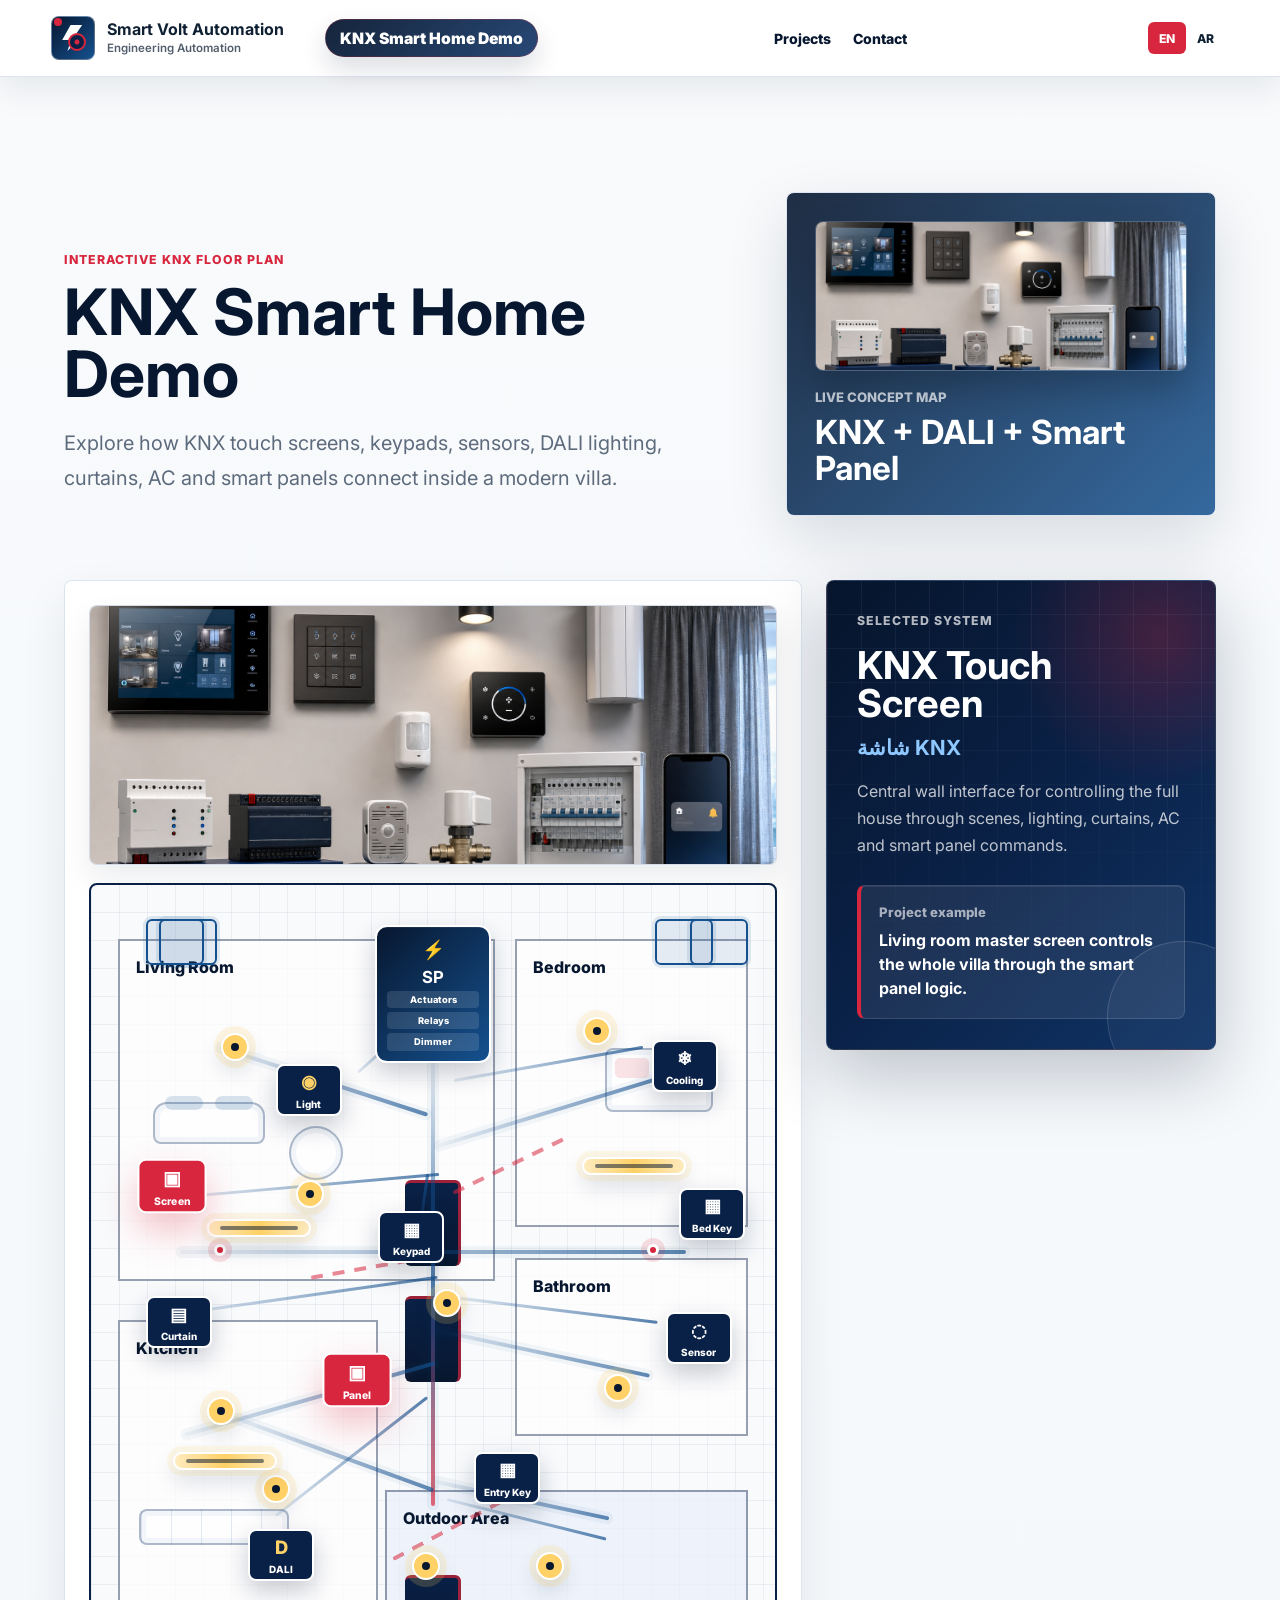
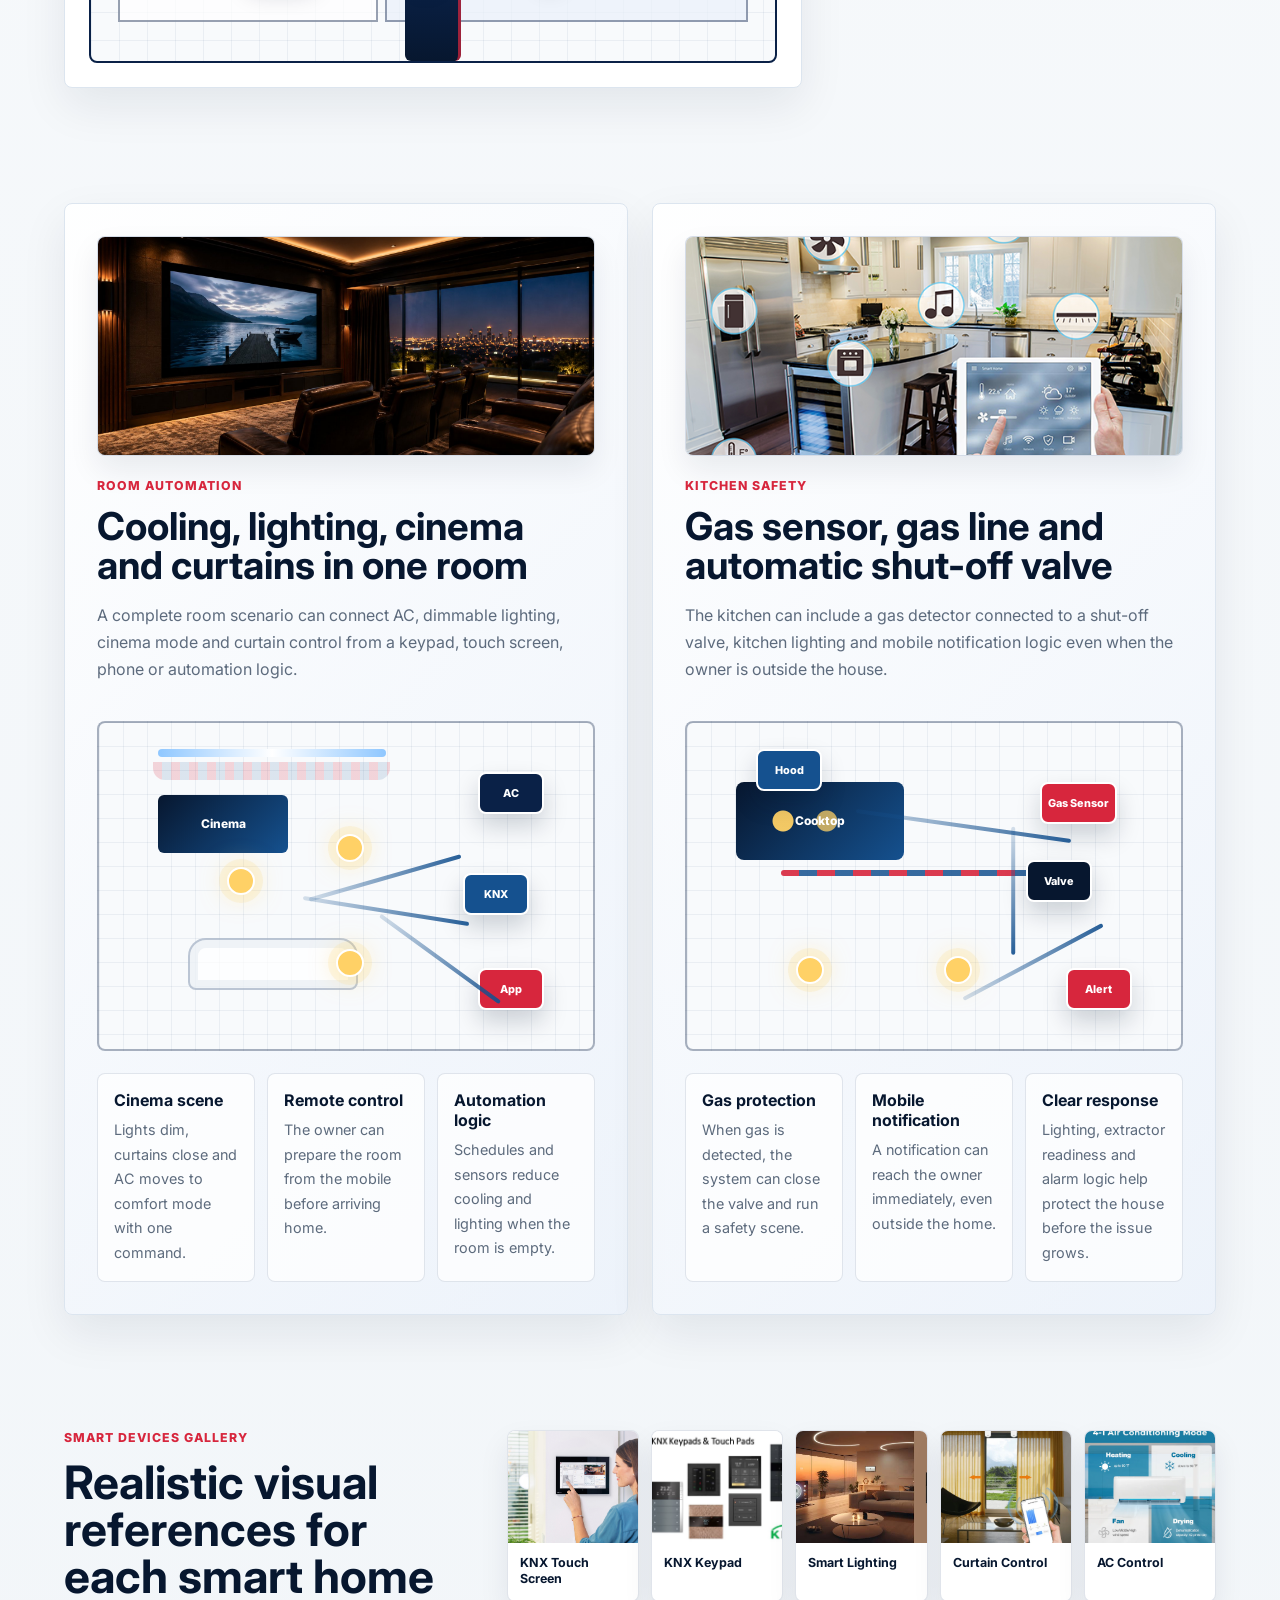
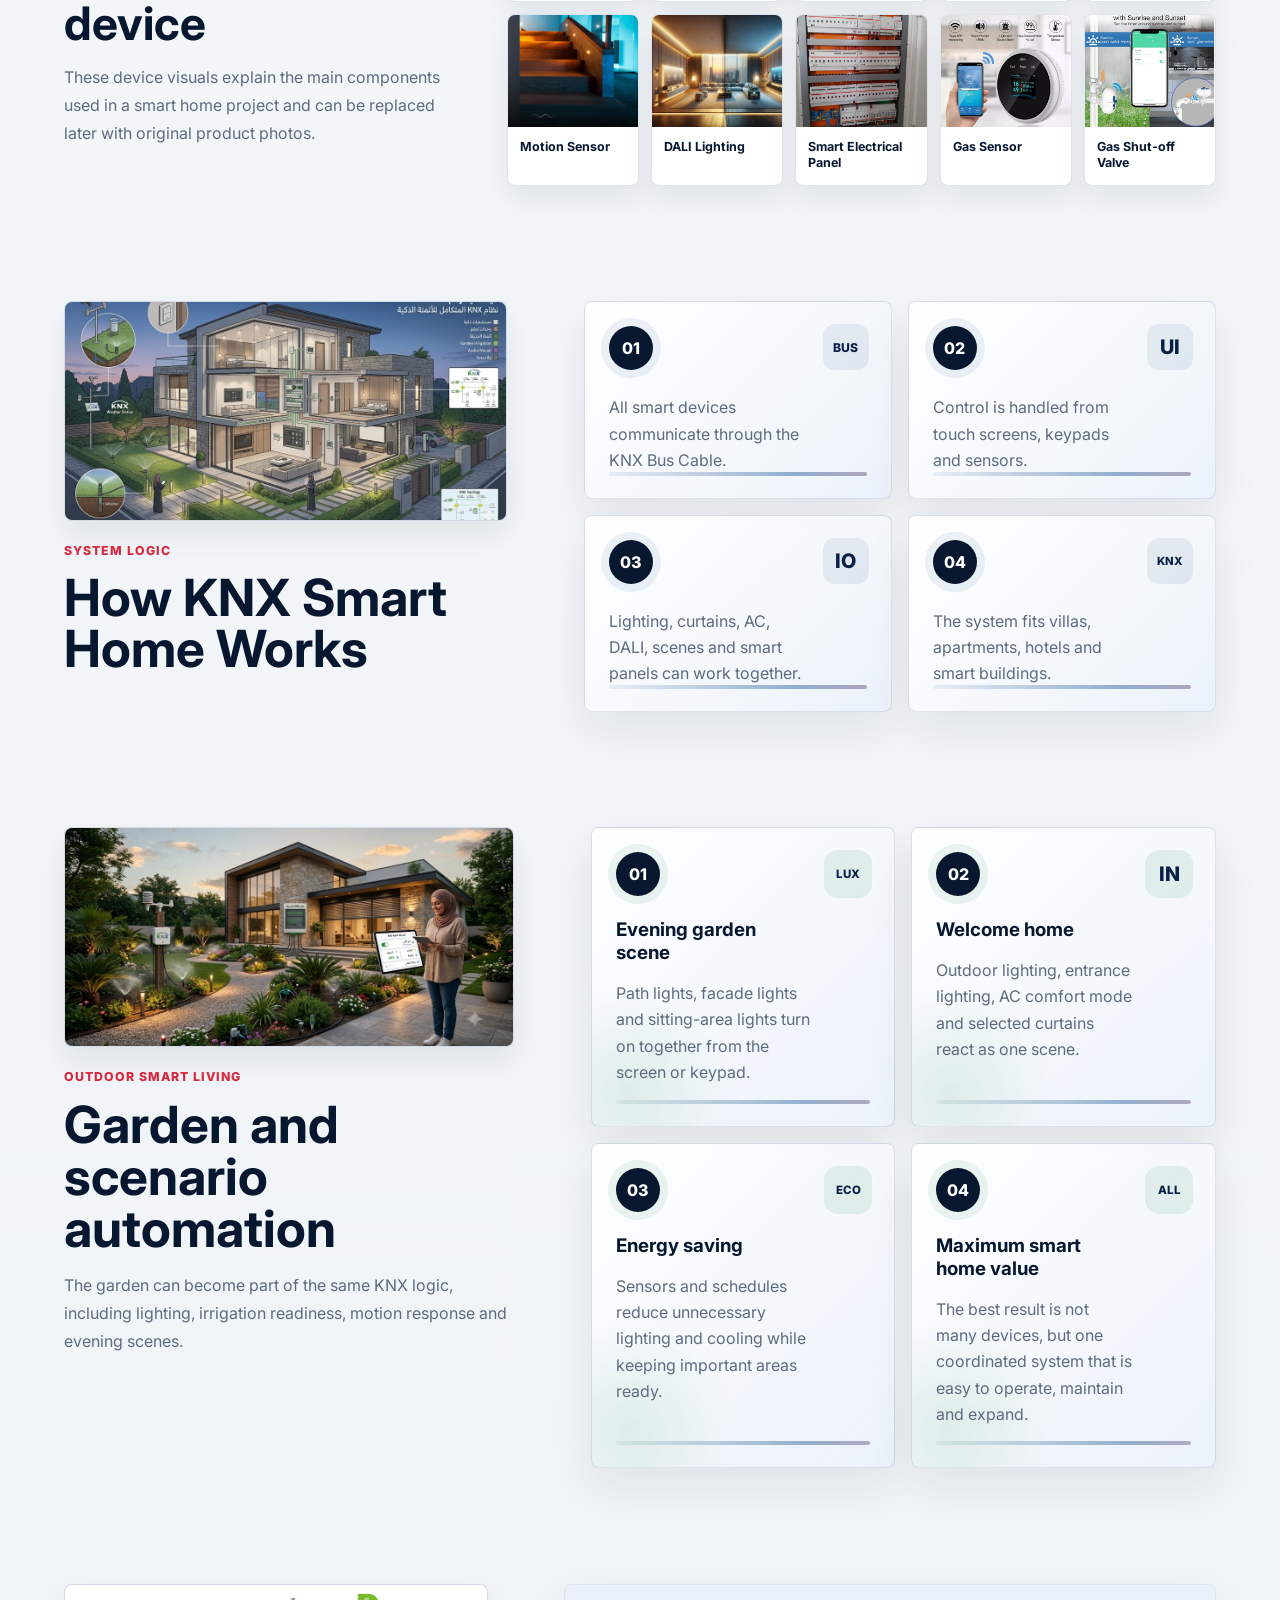
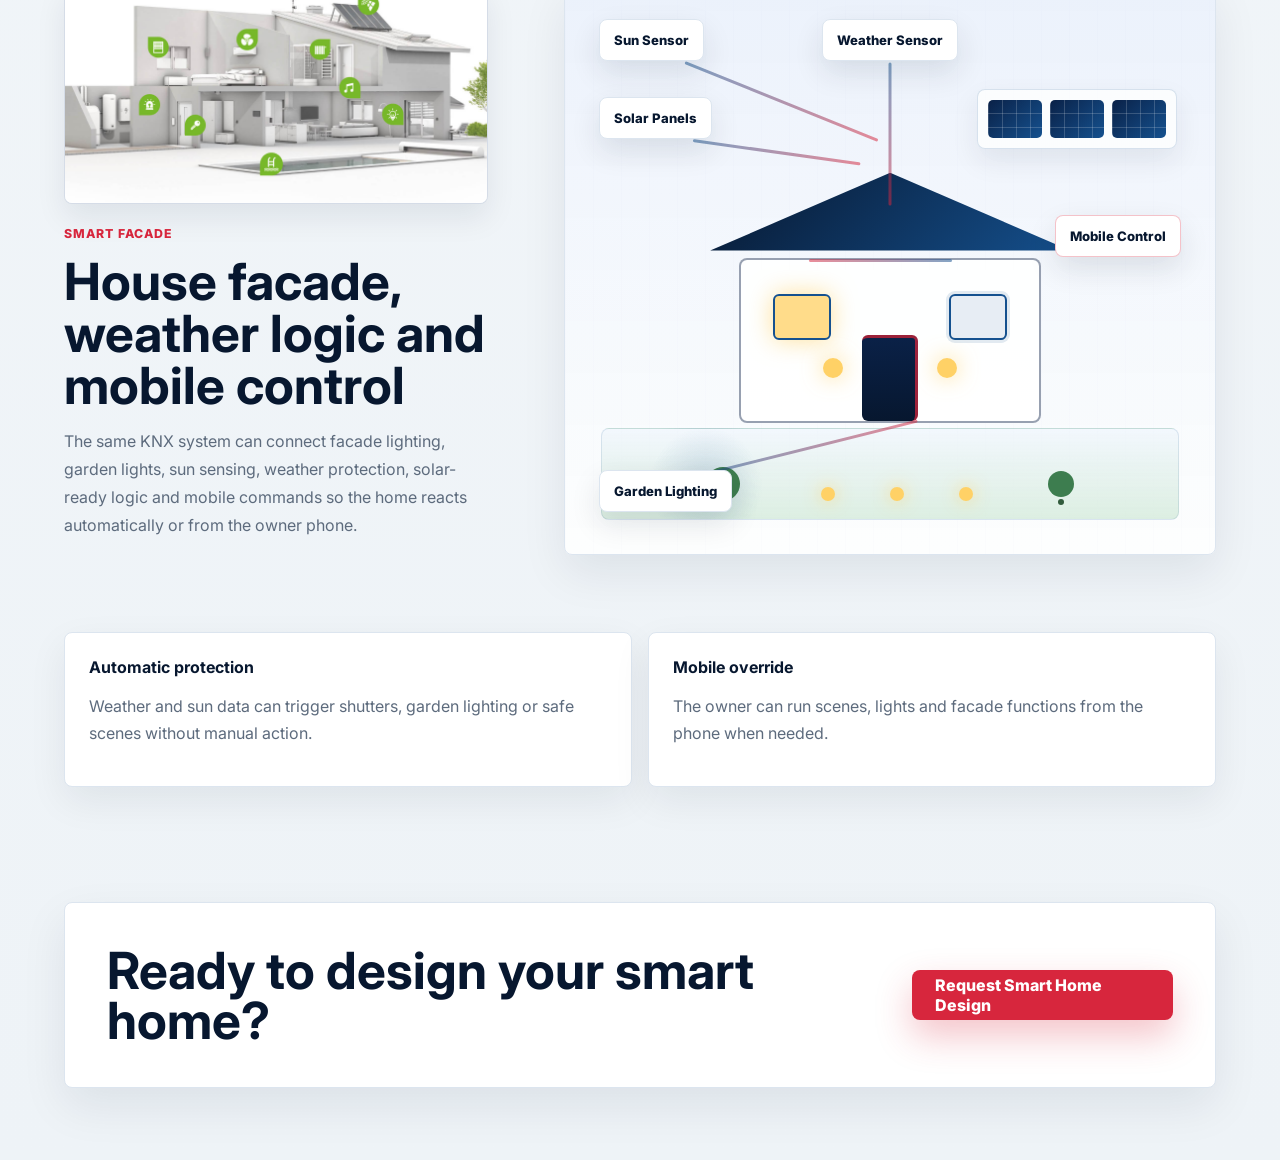
==== commit 181f0084: "Update Smart Volt website imagery and KNX interactions" ====
--- a/knx-demo.html
+++ b/knx-demo.html
@@ -26,6 +26,7 @@
           <small data-i18n="brandSmall">Engineering Automation</small>
         </span>
       </a>
+      <strong class="demo-header-title">KNX Smart Home Demo</strong>
       <nav class="demo-nav">
         <a href="index.html#projects" data-i18n="backProjects">Projects</a>
         <a href="index.html#contact" data-i18n="contact">Contact</a>
@@ -193,7 +194,7 @@
       <section class="room-showcases" aria-label="Room and kitchen smart automation examples">
         <article class="showcase-card room-suite">
           <figure class="showcase-photo">
-            <img src="assets/smart-home-devices.png" alt="Room smart automation devices for lighting cooling cinema and curtains" />
+            <img src="assets/knx-cinema-room.png" alt="KNX cinema room automation scene for lighting curtains cooling and media" />
           </figure>
           <div class="showcase-copy">
             <p class="eyebrow" data-i18n="roomDemoEyebrow">Single room control</p>
@@ -235,7 +236,7 @@
 
         <article class="showcase-card kitchen-suite">
           <figure class="showcase-photo">
-            <img src="assets/smart-home-devices.png" alt="Kitchen smart safety gas sensor and shutoff valve automation" />
+            <img src="assets/smart-kitchen-safety.png" alt="Smart kitchen safety and automation control visual" />
           </figure>
           <div class="showcase-copy">
             <p class="eyebrow" data-i18n="kitchenDemoEyebrow">Kitchen safety</p>
@@ -284,43 +285,43 @@
         </div>
         <div class="device-photo-grid">
           <article data-gallery-device="touch" tabindex="0" role="button">
-            <img src="assets/smart-home-devices.png" alt="KNX touch screen visual" />
+            <img src="assets/knx-touch-screen.jpg" alt="KNX touch screen wall control visual" />
             <strong data-i18n="photoTouch">KNX Touch Screen</strong>
           </article>
           <article data-gallery-device="keypad" tabindex="0" role="button">
-            <img src="assets/smart-home-devices.png" alt="KNX keypad visual" />
+            <img src="assets/knx-keypad.jpg" alt="KNX keypad and touch pad visual" />
             <strong data-i18n="photoKeypad">KNX Keypad</strong>
           </article>
           <article data-gallery-device="lighting" tabindex="0" role="button">
-            <img src="assets/smart-home-devices.png" alt="Smart lighting visual" />
+            <img src="assets/smart-lighting.jpg" alt="Smart lighting control visual" />
             <strong data-i18n="photoLighting">Smart Lighting</strong>
           </article>
           <article data-gallery-device="curtain" tabindex="0" role="button">
-            <img src="assets/smart-home-devices.png" alt="Curtain control visual" />
+            <img src="assets/curtain-control.webp" alt="Curtain control mobile app visual" />
             <strong data-i18n="photoCurtain">Curtain Control</strong>
           </article>
           <article data-gallery-device="ac" tabindex="0" role="button">
-            <img src="assets/smart-home-devices.png" alt="AC thermostat visual" />
+            <img src="assets/ac-control.webp" alt="AC control modes visual" />
             <strong data-i18n="photoAc">AC Control</strong>
           </article>
           <article data-gallery-device="motion" tabindex="0" role="button">
-            <img src="assets/smart-home-devices.png" alt="Motion sensor visual" />
+            <img src="assets/motion-sensor.png" alt="Motion sensor stair lighting visual" />
             <strong data-i18n="photoMotion">Motion Sensor</strong>
           </article>
           <article data-gallery-device="dali" tabindex="0" role="button">
-            <img src="assets/smart-home-devices.png" alt="DALI lighting module visual" />
+            <img src="assets/dali-lighting.webp" alt="DALI lighting scene visual" />
             <strong data-i18n="photoDali">DALI Lighting</strong>
           </article>
           <article data-gallery-device="smartPanel" tabindex="0" role="button">
-            <img src="assets/smart-home-devices.png" alt="Smart electrical panel visual" />
+            <img src="assets/smart-electrical-panel.jpg" alt="Smart electrical KNX panel visual" />
             <strong data-i18n="photoPanel">Smart Electrical Panel</strong>
           </article>
           <article data-gallery-device="gas" tabindex="0" role="button">
-            <img src="assets/smart-home-devices.png" alt="Gas sensor visual" />
+            <img src="assets/gas-sensor.jpg" alt="WiFi natural gas detector visual" />
             <strong data-i18n="photoGas">Gas Sensor</strong>
           </article>
           <article data-gallery-device="valve" tabindex="0" role="button">
-            <img src="assets/smart-home-devices.png" alt="Gas shutoff valve visual" />
+            <img src="assets/gas-shutoff-valve.webp" alt="Gas shutoff valve scheduling visual" />
             <strong data-i18n="photoValve">Gas Shut-off Valve</strong>
           </article>
         </div>
@@ -328,23 +329,26 @@
 
       <section class="how-knx">
         <div>
+          <figure class="section-photo how-photo">
+            <img src="assets/smart-home-system-logic.jpg" alt="KNX smart home system logic and connected devices overview" />
+          </figure>
           <p class="eyebrow" data-i18n="howEyebrow">System logic</p>
           <h2 data-i18n="howTitle">How KNX Smart Home Works</h2>
         </div>
         <div class="how-grid">
-          <article>
+          <article tabindex="0">
             <span>01</span>
             <p data-i18n="how1">All smart devices communicate through the KNX Bus Cable.</p>
           </article>
-          <article>
+          <article tabindex="0">
             <span>02</span>
             <p data-i18n="how2">Control is handled from touch screens, keypads and sensors.</p>
           </article>
-          <article>
+          <article tabindex="0">
             <span>03</span>
             <p data-i18n="how3">Lighting, curtains, AC, DALI, scenes and smart panels can work together.</p>
           </article>
-          <article>
+          <article tabindex="0">
             <span>04</span>
             <p data-i18n="how4">The system fits villas, apartments, hotels and smart buildings.</p>
           </article>
@@ -353,6 +357,9 @@
 
       <section class="garden-scenarios">
         <div class="scenario-heading">
+          <figure class="section-photo garden-photo">
+            <img src="assets/smart-garden.jpg" alt="Smart garden KNX irrigation lighting and outdoor automation visual" />
+          </figure>
           <p class="eyebrow" data-i18n="gardenEyebrow">Outdoor smart living</p>
           <h2 data-i18n="gardenTitle">Garden and scenario automation</h2>
           <p data-i18n="gardenLead">
@@ -360,22 +367,22 @@
           </p>
         </div>
         <div class="scenario-grid">
-          <article>
+          <article tabindex="0">
             <span>01</span>
             <h3 data-i18n="scenario1Title">Evening garden scene</h3>
             <p data-i18n="scenario1Text">Path lights, facade lights and sitting-area lights turn on together from the screen or keypad.</p>
           </article>
-          <article>
+          <article tabindex="0">
             <span>02</span>
             <h3 data-i18n="scenario2Title">Welcome home</h3>
             <p data-i18n="scenario2Text">Outdoor lighting, entrance lighting, AC comfort mode and selected curtains react as one scene.</p>
           </article>
-          <article>
+          <article tabindex="0">
             <span>03</span>
             <h3 data-i18n="scenario3Title">Energy saving</h3>
             <p data-i18n="scenario3Text">Sensors and schedules reduce unnecessary lighting and cooling while keeping important areas ready.</p>
           </article>
-          <article>
+          <article tabindex="0">
             <span>04</span>
             <h3 data-i18n="scenario4Title">Maximum smart home value</h3>
             <p data-i18n="scenario4Text">The best result is not many devices, but one coordinated system that is easy to operate, maintain and expand.</p>
@@ -386,7 +393,7 @@
       <section class="facade-automation">
         <div class="facade-copy">
           <figure class="section-photo facade-photo">
-            <img src="assets/smart-home-devices.png" alt="Smart facade automation and mobile control devices" />
+            <img src="assets/smart-home-facade.jpg" alt="Smart home facade automation and solar control visual" />
           </figure>
           <p class="eyebrow" data-i18n="facadeEyebrow">Smart facade</p>
           <h2 data-i18n="facadeTitle">House facade, weather logic and mobile control</h2>
--- a/styles.css
+++ b/styles.css
@@ -480,6 +480,23 @@
   max-width: 720px;
 }
 
+.intro-collage {
+  margin: 28px 0 0;
+  overflow: hidden;
+  border: 1px solid rgba(16, 52, 102, 0.14);
+  border-radius: var(--radius);
+  background: var(--blue-950);
+  box-shadow: 0 20px 48px rgba(7, 23, 47, 0.14);
+}
+
+.intro-collage img {
+  display: block;
+  width: 100%;
+  height: clamp(300px, 34vw, 480px);
+  object-fit: cover;
+  object-position: center;
+}
+
 .metrics {
   position: relative;
   display: grid;
@@ -613,6 +630,38 @@
   border-radius: var(--radius);
   overflow: hidden;
   box-shadow: var(--shadow);
+}
+
+.split-media > img {
+  display: block;
+  width: 100%;
+  height: 100%;
+  min-height: inherit;
+  object-fit: cover;
+}
+
+.service-media-duo {
+  display: grid;
+  grid-template-columns: 1fr 0.86fr;
+  gap: 14px;
+  padding: 14px;
+  background:
+    linear-gradient(135deg, rgba(7, 23, 47, 0.96), rgba(16, 52, 102, 0.9));
+}
+
+.service-media-duo img {
+  min-height: 692px;
+  border-radius: 8px;
+  object-fit: cover;
+  box-shadow: 0 18px 38px rgba(0, 0, 0, 0.22);
+}
+
+.service-media-duo img:first-child {
+  object-position: 50% 16%;
+}
+
+.service-media-duo img:last-child {
+  object-position: 50% 18%;
 }
 
 .split-content {
@@ -1472,6 +1521,14 @@
   .panel-image {
     min-height: 460px;
   }
+
+  .service-media-duo {
+    grid-template-columns: 1fr 1fr;
+  }
+
+  .service-media-duo img {
+    min-height: 432px;
+  }
 }
 
 @media (max-width: 700px) {
@@ -1521,6 +1578,14 @@
     grid-template-columns: 1fr;
   }
 
+  .service-media-duo {
+    grid-template-columns: 1fr;
+  }
+
+  .service-media-duo img {
+    min-height: 320px;
+  }
+
   .metrics div {
     min-height: 0;
     border-bottom: 1px solid var(--line);
--- a/knx-demo.css
+++ b/knx-demo.css
@@ -8,7 +8,7 @@
   z-index: 10;
   top: 0;
   display: grid;
-  grid-template-columns: auto 1fr auto;
+  grid-template-columns: auto auto 1fr auto;
   align-items: center;
   gap: 24px;
   padding: 16px clamp(18px, 4vw, 64px);
@@ -16,6 +16,23 @@
   background: rgba(255, 255, 255, 0.94);
   box-shadow: 0 12px 34px rgba(7, 23, 47, 0.08);
   backdrop-filter: blur(14px);
+}
+
+.demo-header-title {
+  display: inline-flex;
+  align-items: center;
+  min-height: 38px;
+  padding: 8px 14px;
+  border: 1px solid rgba(215, 38, 61, 0.24);
+  border-radius: 999px;
+  background:
+    linear-gradient(135deg, rgba(7, 23, 47, 0.94), rgba(16, 52, 102, 0.9));
+  color: var(--white);
+  font-size: clamp(0.78rem, 1.3vw, 0.98rem);
+  font-weight: 900;
+  letter-spacing: 0;
+  white-space: nowrap;
+  box-shadow: 0 12px 26px rgba(7, 23, 47, 0.14);
 }
 
 .demo-nav {
@@ -701,32 +718,95 @@
   min-height: 420px;
   align-self: start;
   padding: 30px;
+  overflow: hidden;
+  border-color: rgba(255, 255, 255, 0.14);
+  background:
+    radial-gradient(circle at 86% 12%, rgba(215, 38, 61, 0.28), transparent 28%),
+    linear-gradient(135deg, #06152c 0%, #0a2147 52%, #103466 100%);
+  color: var(--white);
+  box-shadow: 0 26px 70px rgba(7, 23, 47, 0.24);
+  transition: transform 180ms ease, box-shadow 180ms ease;
+}
+
+.device-panel::before {
+  content: "";
+  position: absolute;
+  inset: 0;
+  pointer-events: none;
+  background:
+    linear-gradient(90deg, rgba(255, 255, 255, 0.07) 1px, transparent 1px),
+    linear-gradient(0deg, rgba(255, 255, 255, 0.06) 1px, transparent 1px);
+  background-size: 34px 34px;
+  mask-image: linear-gradient(180deg, rgba(0, 0, 0, 0.82), transparent);
+}
+
+.device-panel::after {
+  content: "";
+  position: absolute;
+  right: -44px;
+  bottom: -44px;
+  width: 150px;
+  height: 150px;
+  border: 1px solid rgba(255, 255, 255, 0.14);
+  border-radius: 50%;
+  background: rgba(255, 255, 255, 0.04);
+}
+
+html[dir="rtl"] .device-panel::after {
+  right: auto;
+  left: -44px;
+}
+
+.device-panel:hover {
+  transform: translateY(-4px);
+  box-shadow: 0 32px 82px rgba(7, 23, 47, 0.3);
+}
+
+.device-panel.is-updating {
+  animation: panelSelectFlash 520ms ease;
+}
+
+.device-panel > * {
+  position: relative;
+  z-index: 1;
+}
+
+.device-panel .eyebrow {
+  color: rgba(255, 255, 255, 0.7);
 }
 
 .device-panel h2 {
   margin: 0;
-  color: var(--blue-950);
+  color: var(--white);
   font-size: clamp(1.8rem, 3vw, 2.65rem);
   line-height: 1;
 }
 
 .device-panel h3 {
   margin: 12px 0 18px;
-  color: var(--blue-700);
+  color: #8fc7ff;
   font-size: 1.3rem;
 }
 
 .device-panel p {
-  color: var(--muted);
+  color: rgba(255, 255, 255, 0.74);
   line-height: 1.7;
 }
 
 .example-box {
   margin-top: 26px;
   padding: 18px;
+  border: 1px solid rgba(255, 255, 255, 0.13);
   border-left: 4px solid var(--orange);
-  border-radius: var(--radius);
-  background: var(--soft);
+  border-radius: 8px;
+  background: rgba(255, 255, 255, 0.08);
+  box-shadow: inset 0 1px 0 rgba(255, 255, 255, 0.08);
+  transition: background 180ms ease, transform 180ms ease;
+}
+
+.device-panel:hover .example-box {
+  background: rgba(255, 255, 255, 0.12);
+  transform: translateY(-2px);
 }
 
 html[dir="rtl"] .example-box {
@@ -740,15 +820,21 @@
 }
 
 .example-box span {
-  color: var(--muted);
+  color: rgba(255, 255, 255, 0.62);
   font-size: 0.82rem;
   font-weight: 800;
 }
 
 .example-box strong {
   margin-top: 8px;
-  color: var(--blue-950);
+  color: var(--white);
   line-height: 1.5;
+}
+
+@keyframes panelSelectFlash {
+  0% { box-shadow: 0 26px 70px rgba(7, 23, 47, 0.24), 0 0 0 0 rgba(215, 38, 61, 0); }
+  45% { box-shadow: 0 32px 82px rgba(7, 23, 47, 0.34), 0 0 0 10px rgba(215, 38, 61, 0.16); }
+  100% { box-shadow: 0 26px 70px rgba(7, 23, 47, 0.24), 0 0 0 0 rgba(215, 38, 61, 0); }
 }
 
 .how-knx {
@@ -1174,32 +1260,130 @@
   font-size: clamp(2rem, 4vw, 3.8rem);
 }
 
+.how-photo {
+  height: 220px;
+  margin-bottom: 22px;
+}
+
+.how-photo img {
+  object-position: 54% 54%;
+}
+
 .how-grid {
+  position: relative;
   display: grid;
   grid-template-columns: repeat(2, 1fr);
   gap: 16px;
 }
 
 .how-grid article {
+  position: relative;
   min-height: 160px;
   padding: 24px;
+  overflow: hidden;
+  border-color: rgba(16, 52, 102, 0.13);
+  background:
+    linear-gradient(135deg, rgba(255, 255, 255, 0.96), rgba(234, 241, 251, 0.76));
+  transition: transform 180ms ease, border-color 180ms ease, box-shadow 180ms ease, background 180ms ease;
+}
+
+.how-grid article::before {
+  content: "";
+  position: absolute;
+  left: 24px;
+  right: 24px;
+  bottom: 22px;
+  height: 4px;
+  border-radius: 999px;
+  background: linear-gradient(90deg, rgba(21, 81, 143, 0.16), var(--blue-700), var(--orange), rgba(21, 81, 143, 0.16));
+  background-size: 220% 100%;
+  opacity: 0.44;
+  animation: dataFlow 3.2s linear infinite;
+}
+
+.how-grid article::after {
+  position: absolute;
+  right: 22px;
+  top: 22px;
+  display: grid;
+  width: 46px;
+  height: 46px;
+  place-items: center;
+  border-radius: 12px;
+  background: rgba(16, 52, 102, 0.08);
+  color: var(--blue-900);
+  font-size: 1.25rem;
+  font-weight: 800;
+  transition: transform 180ms ease, background 180ms ease, color 180ms ease;
+}
+
+html[dir="rtl"] .how-grid article::after {
+  right: auto;
+  left: 22px;
+}
+
+.how-grid article:nth-child(1)::after { content: "BUS"; font-size: 0.76rem; }
+.how-grid article:nth-child(2)::after { content: "UI"; }
+.how-grid article:nth-child(3)::after { content: "IO"; }
+.how-grid article:nth-child(4)::after { content: "KNX"; font-size: 0.7rem; }
+
+.how-grid article:hover,
+.how-grid article:focus {
+  outline: none;
+  border-color: rgba(215, 38, 61, 0.36);
+  background:
+    radial-gradient(circle at 88% 18%, rgba(215, 38, 61, 0.12), transparent 28%),
+    linear-gradient(135deg, rgba(255, 255, 255, 1), rgba(234, 241, 251, 0.9));
+  transform: translateY(-6px);
+  box-shadow: 0 22px 50px rgba(7, 23, 47, 0.13);
+}
+
+.how-grid article:hover::before,
+.how-grid article:focus::before {
+  opacity: 0.92;
+}
+
+.how-grid article:hover::after,
+.how-grid article:focus::after {
+  background: var(--blue-950);
+  color: var(--white);
+  transform: rotate(-4deg) scale(1.05);
 }
 
 .how-grid span {
+  position: relative;
+  z-index: 1;
   display: grid;
   width: 44px;
   height: 44px;
   place-items: center;
   border-radius: 50%;
-  background: var(--blue-100);
-  color: var(--blue-700);
+  background: var(--blue-950);
+  color: var(--white);
   font-weight: 800;
+  box-shadow: 0 0 0 8px rgba(21, 81, 143, 0.08);
+  transition: background 180ms ease, box-shadow 180ms ease, transform 180ms ease;
+}
+
+.how-grid article:hover span,
+.how-grid article:focus span {
+  background: var(--orange);
+  box-shadow: 0 0 0 10px rgba(215, 38, 61, 0.13);
+  transform: scale(1.06);
 }
 
 .how-grid p {
+  position: relative;
+  z-index: 1;
   margin: 24px 0 0;
   color: var(--muted);
   line-height: 1.65;
+  padding-right: 58px;
+}
+
+html[dir="rtl"] .how-grid p {
+  padding-right: 0;
+  padding-left: 58px;
 }
 
 .garden-scenarios {
@@ -1217,25 +1401,106 @@
   letter-spacing: 0;
 }
 
+.garden-photo {
+  height: 220px;
+  margin-bottom: 22px;
+}
+
+.garden-photo img {
+  object-position: 62% 58%;
+}
+
 .scenario-heading p:not(.eyebrow) {
   color: var(--muted);
   line-height: 1.75;
 }
 
 .scenario-grid {
+  position: relative;
   display: grid;
   grid-template-columns: repeat(2, 1fr);
   gap: 16px;
 }
 
 .scenario-grid article {
+  position: relative;
   min-height: 210px;
   padding: 24px;
+  overflow: hidden;
+  border-color: rgba(16, 52, 102, 0.13);
   background:
-    linear-gradient(135deg, rgba(255, 255, 255, 0.92), rgba(234, 241, 251, 0.74));
+    radial-gradient(circle at 12% 88%, rgba(64, 145, 108, 0.12), transparent 28%),
+    linear-gradient(135deg, rgba(255, 255, 255, 0.94), rgba(234, 241, 251, 0.74));
+  transition: transform 180ms ease, border-color 180ms ease, box-shadow 180ms ease, background 180ms ease;
+}
+
+.scenario-grid article::before {
+  content: "";
+  position: absolute;
+  left: 24px;
+  right: 24px;
+  bottom: 22px;
+  height: 4px;
+  border-radius: 999px;
+  background: linear-gradient(90deg, rgba(64, 145, 108, 0.2), var(--blue-700), var(--orange), rgba(64, 145, 108, 0.22));
+  background-size: 220% 100%;
+  opacity: 0.42;
+  animation: dataFlow 3.4s linear infinite;
+}
+
+.scenario-grid article::after {
+  position: absolute;
+  right: 22px;
+  top: 22px;
+  display: grid;
+  width: 48px;
+  height: 48px;
+  place-items: center;
+  border-radius: 14px;
+  background: rgba(64, 145, 108, 0.12);
+  color: var(--blue-900);
+  font-size: 1.25rem;
+  font-weight: 800;
+  transition: transform 180ms ease, background 180ms ease, color 180ms ease;
+}
+
+html[dir="rtl"] .scenario-grid article::after {
+  right: auto;
+  left: 22px;
+}
+
+.scenario-grid article:nth-child(1)::after { content: "LUX"; font-size: 0.72rem; }
+.scenario-grid article:nth-child(2)::after { content: "IN"; }
+.scenario-grid article:nth-child(3)::after { content: "ECO"; font-size: 0.72rem; }
+.scenario-grid article:nth-child(4)::after { content: "ALL"; font-size: 0.72rem; }
+
+.scenario-grid article:hover,
+.scenario-grid article:focus {
+  outline: none;
+  border-color: rgba(215, 38, 61, 0.34);
+  background:
+    radial-gradient(circle at 86% 16%, rgba(215, 38, 61, 0.12), transparent 28%),
+    radial-gradient(circle at 14% 90%, rgba(64, 145, 108, 0.18), transparent 30%),
+    linear-gradient(135deg, rgba(255, 255, 255, 1), rgba(234, 241, 251, 0.92));
+  transform: translateY(-6px);
+  box-shadow: 0 22px 50px rgba(7, 23, 47, 0.13);
+}
+
+.scenario-grid article:hover::before,
+.scenario-grid article:focus::before {
+  opacity: 0.92;
+}
+
+.scenario-grid article:hover::after,
+.scenario-grid article:focus::after {
+  background: var(--blue-950);
+  color: var(--white);
+  transform: rotate(4deg) scale(1.05);
 }
 
 .scenario-grid span {
+  position: relative;
+  z-index: 1;
   display: inline-grid;
   width: 44px;
   height: 44px;
@@ -1244,16 +1509,37 @@
   background: var(--blue-950);
   color: var(--white);
   font-weight: 800;
+  box-shadow: 0 0 0 8px rgba(64, 145, 108, 0.1);
+  transition: background 180ms ease, box-shadow 180ms ease, transform 180ms ease;
+}
+
+.scenario-grid article:hover span,
+.scenario-grid article:focus span {
+  background: var(--orange);
+  box-shadow: 0 0 0 10px rgba(215, 38, 61, 0.13);
+  transform: scale(1.06);
 }
 
 .scenario-grid h3 {
+  position: relative;
+  z-index: 1;
   margin: 22px 0 0;
   color: var(--blue-950);
+  padding-right: 58px;
 }
 
 .scenario-grid p {
+  position: relative;
+  z-index: 1;
   color: var(--muted);
   line-height: 1.65;
+  padding-right: 58px;
+}
+
+html[dir="rtl"] .scenario-grid h3,
+html[dir="rtl"] .scenario-grid p {
+  padding-right: 0;
+  padding-left: 58px;
 }
 
 .facade-automation {
@@ -1543,6 +1829,14 @@
     gap: 14px;
   }
 
+  .demo-header-title {
+    grid-column: 1 / -1;
+    justify-content: center;
+    min-height: 34px;
+    padding: 7px 12px;
+    font-size: 0.78rem;
+  }
+
   .floor-plan {
     min-height: 700px;
   }
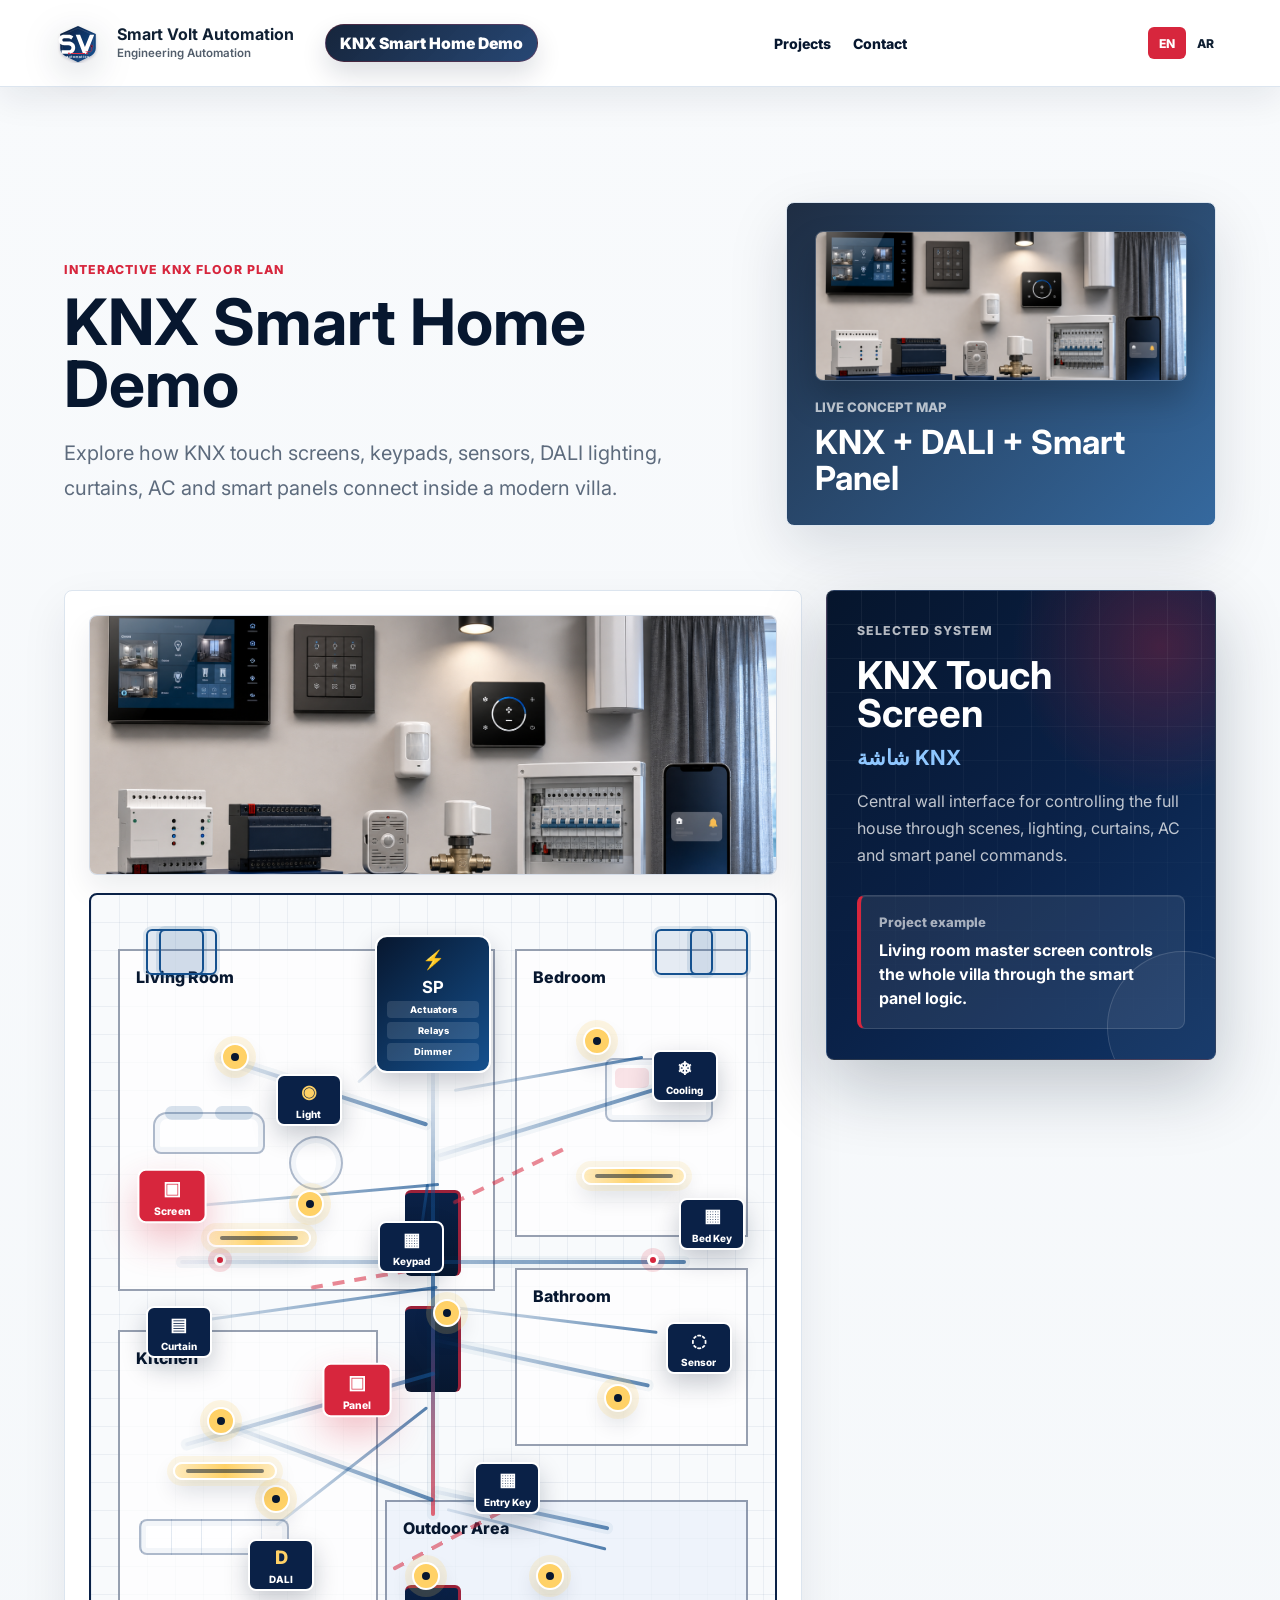
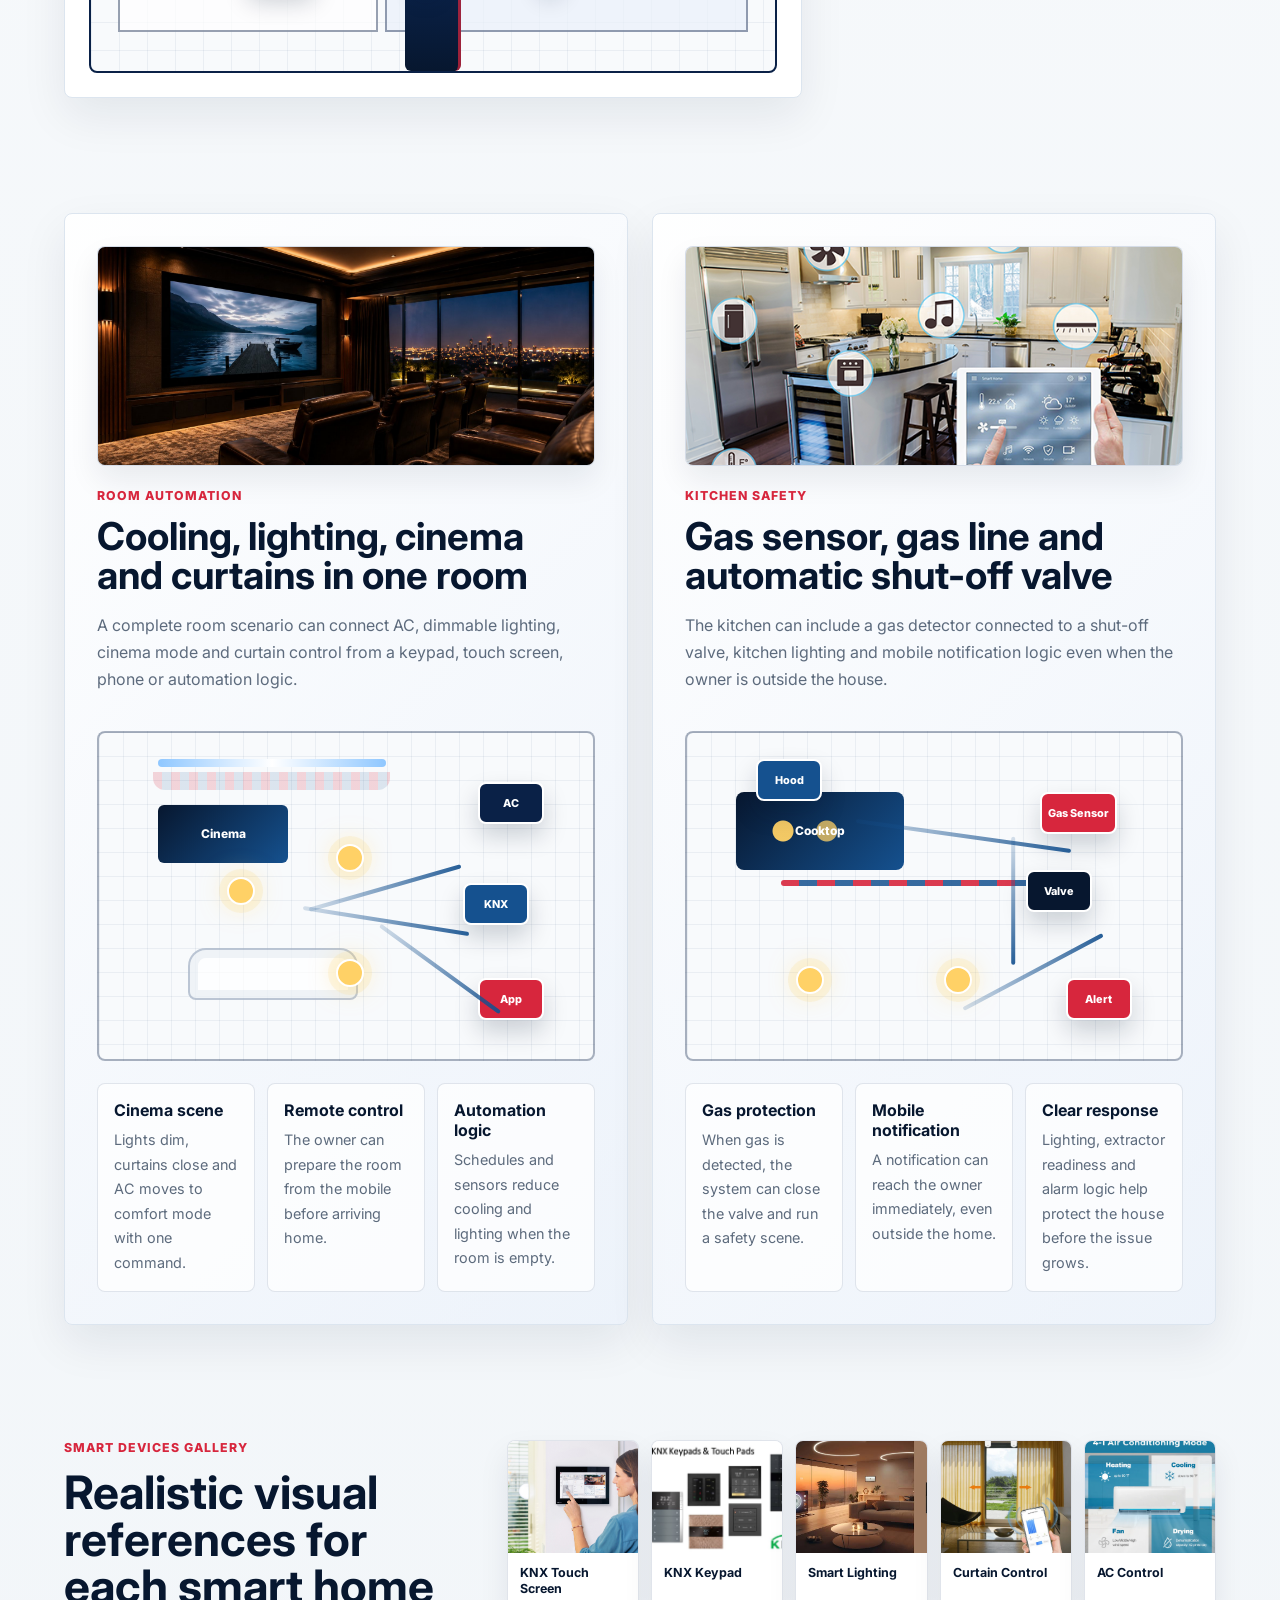
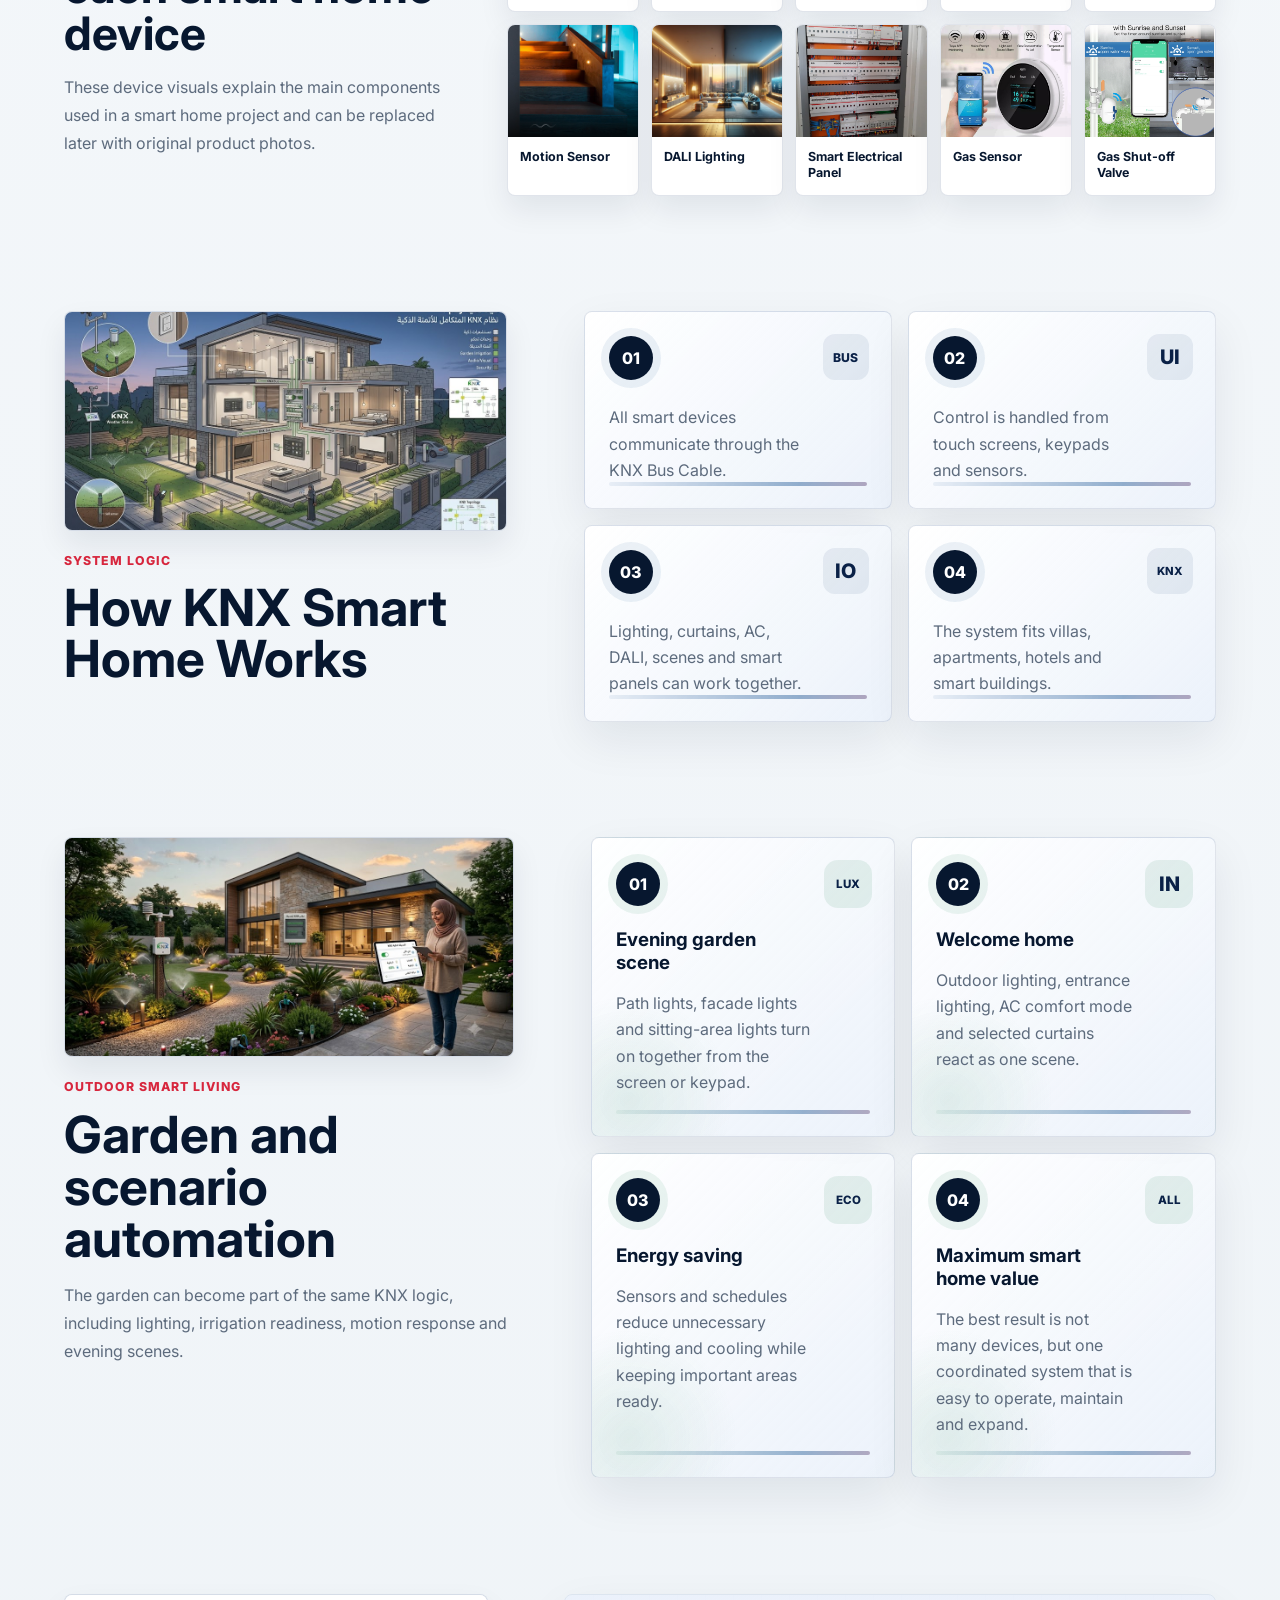
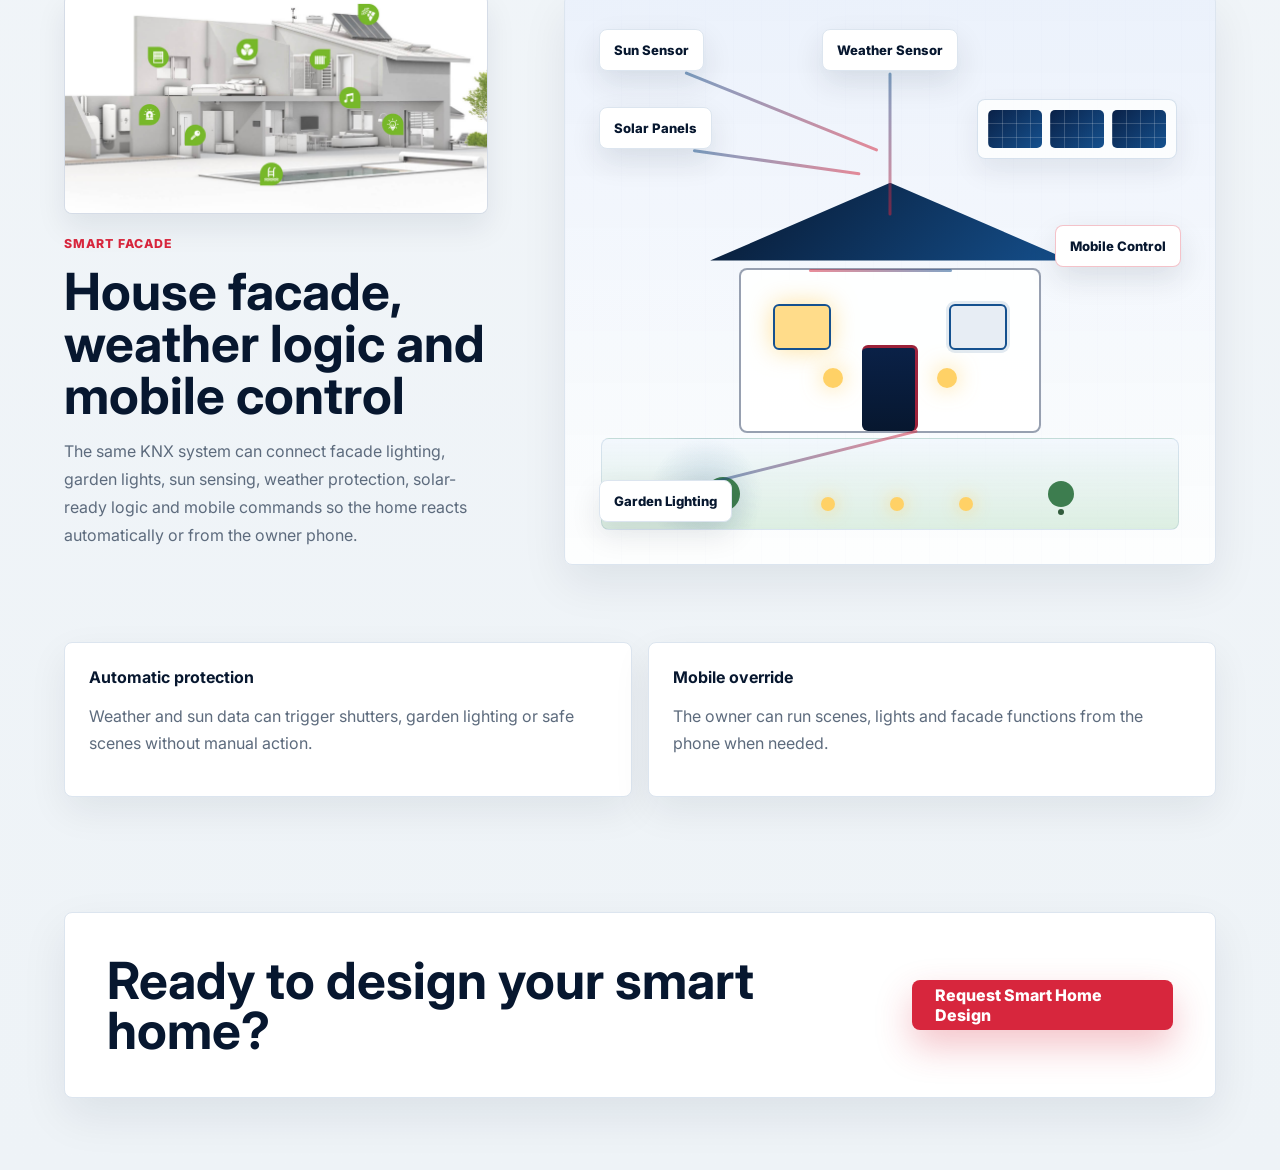
==== commit 02409a0f: "Add SV Automation logo" ====
--- a/knx-demo.html
+++ b/knx-demo.html
@@ -20,7 +20,7 @@
   <body class="knx-page">
     <header class="demo-header">
       <a class="brand" href="index.html#top" aria-label="Smart Volt Automation home">
-        <span class="brand-mark smartvolt-logo" aria-hidden="true"></span>
+        <img class="brand-logo-image" src="assets/sv-automation-logo.svg" alt="SV Automation logo" />
         <span>
           <strong>Smart Volt Automation</strong>
           <small data-i18n="brandSmall">Engineering Automation</small>
--- a/styles.css
+++ b/styles.css
@@ -97,6 +97,15 @@
   letter-spacing: 0;
 }
 
+.brand-logo-image {
+  display: block;
+  width: 54px;
+  height: 54px;
+  flex: 0 0 auto;
+  object-fit: contain;
+  filter: drop-shadow(0 10px 18px rgba(7, 23, 47, 0.18));
+}
+
 .smartvolt-logo {
   overflow: hidden;
   background:
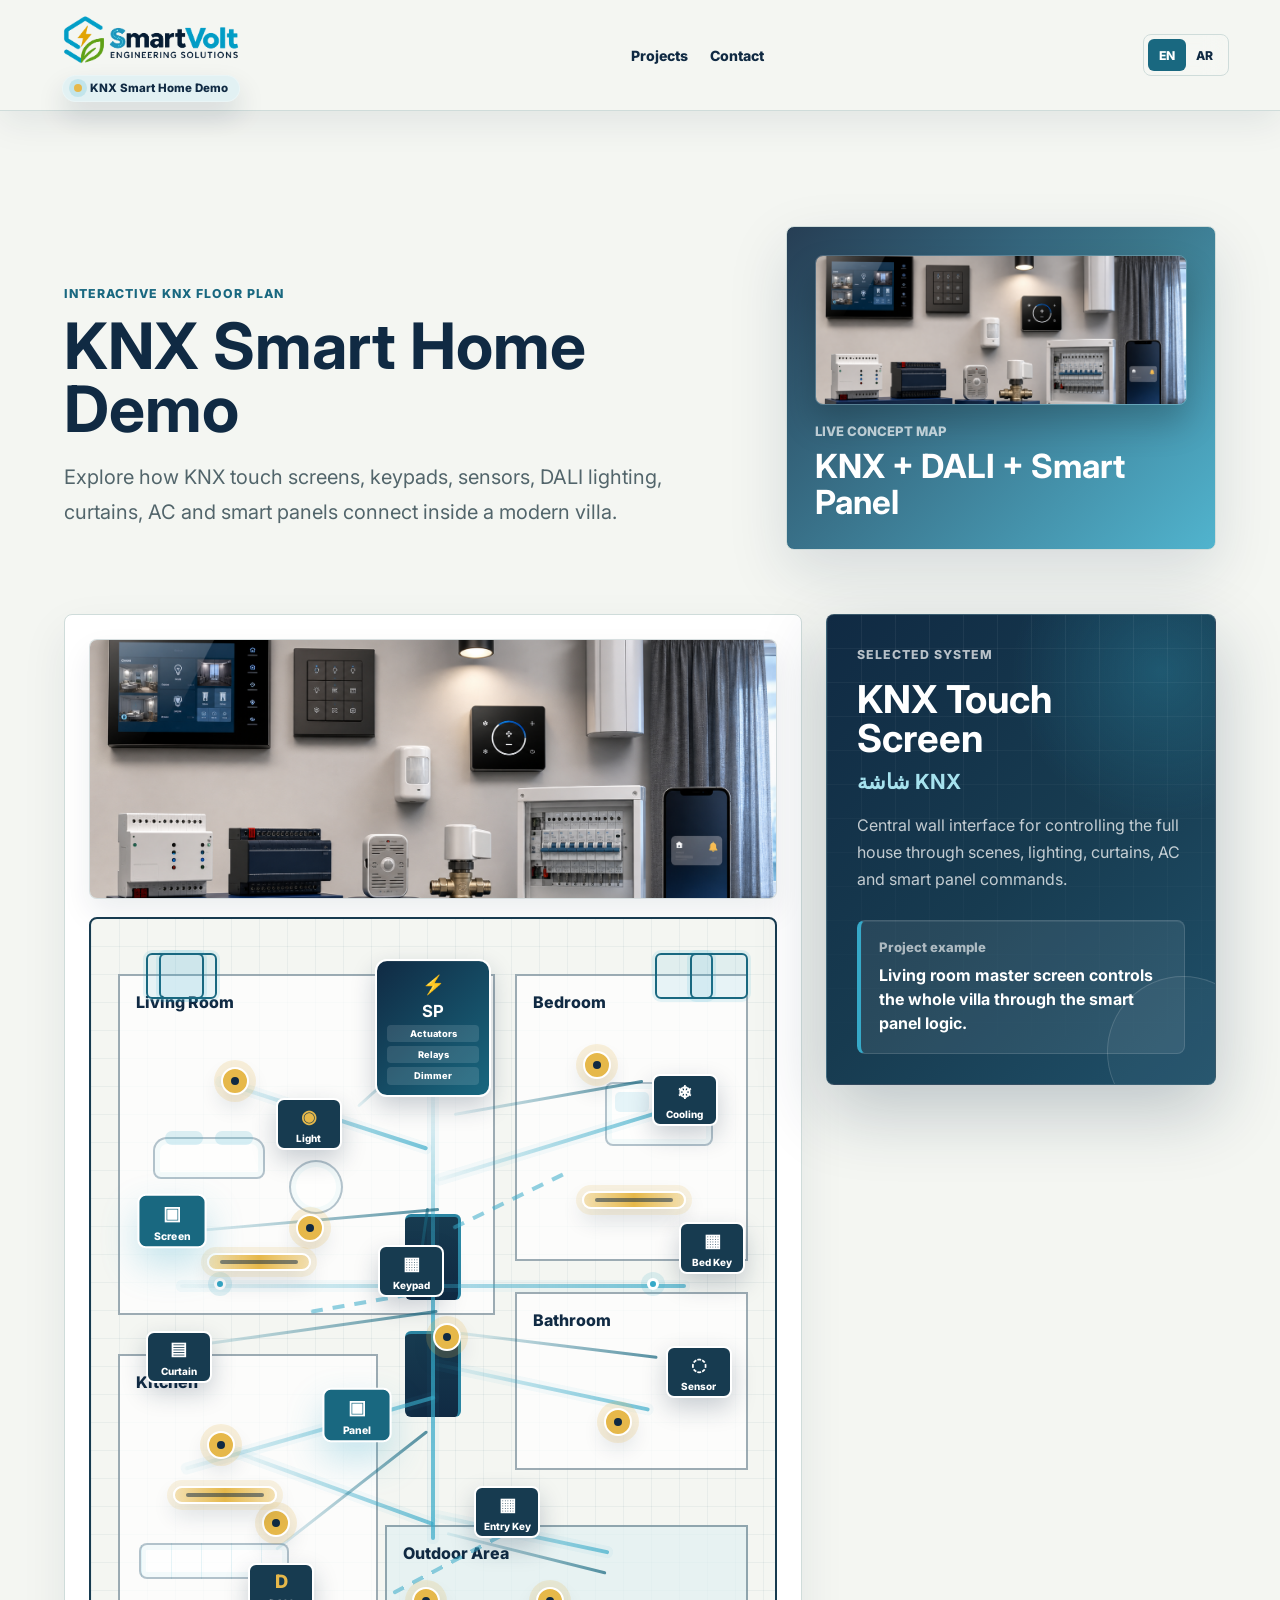
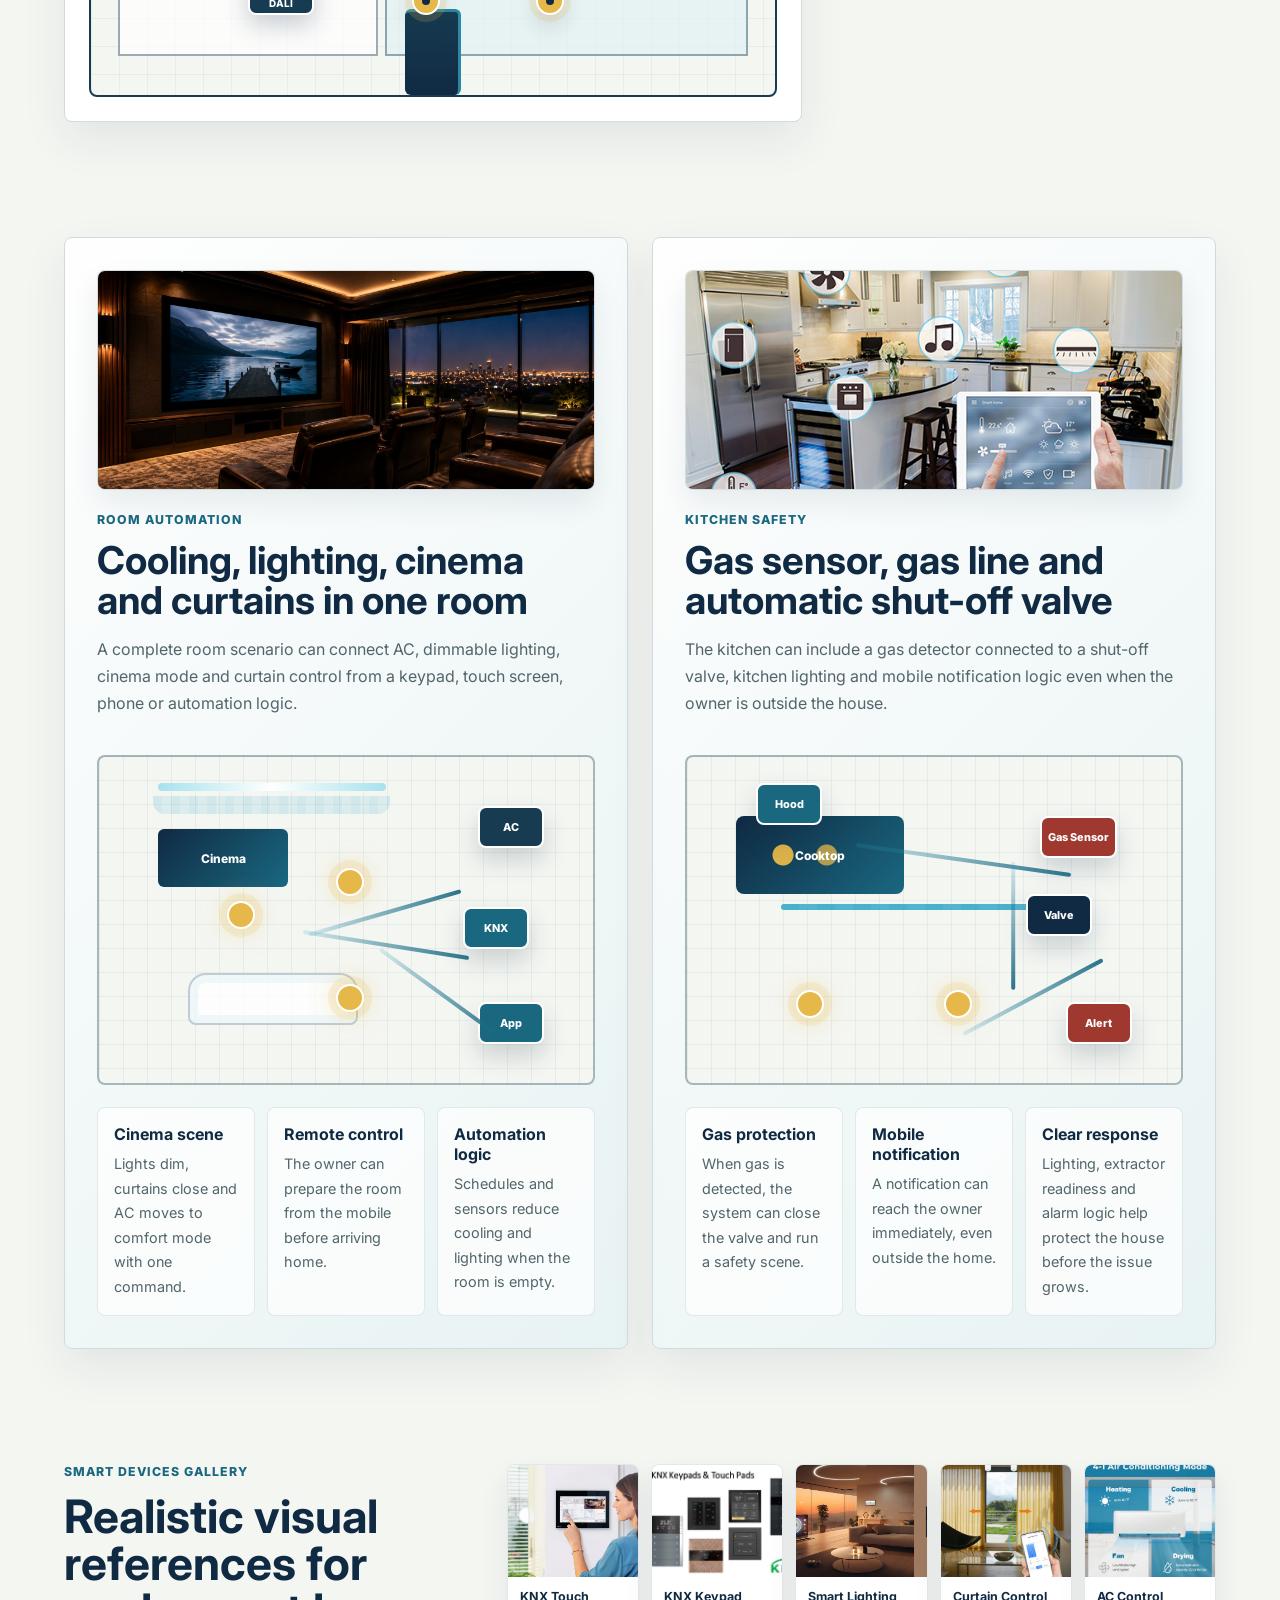
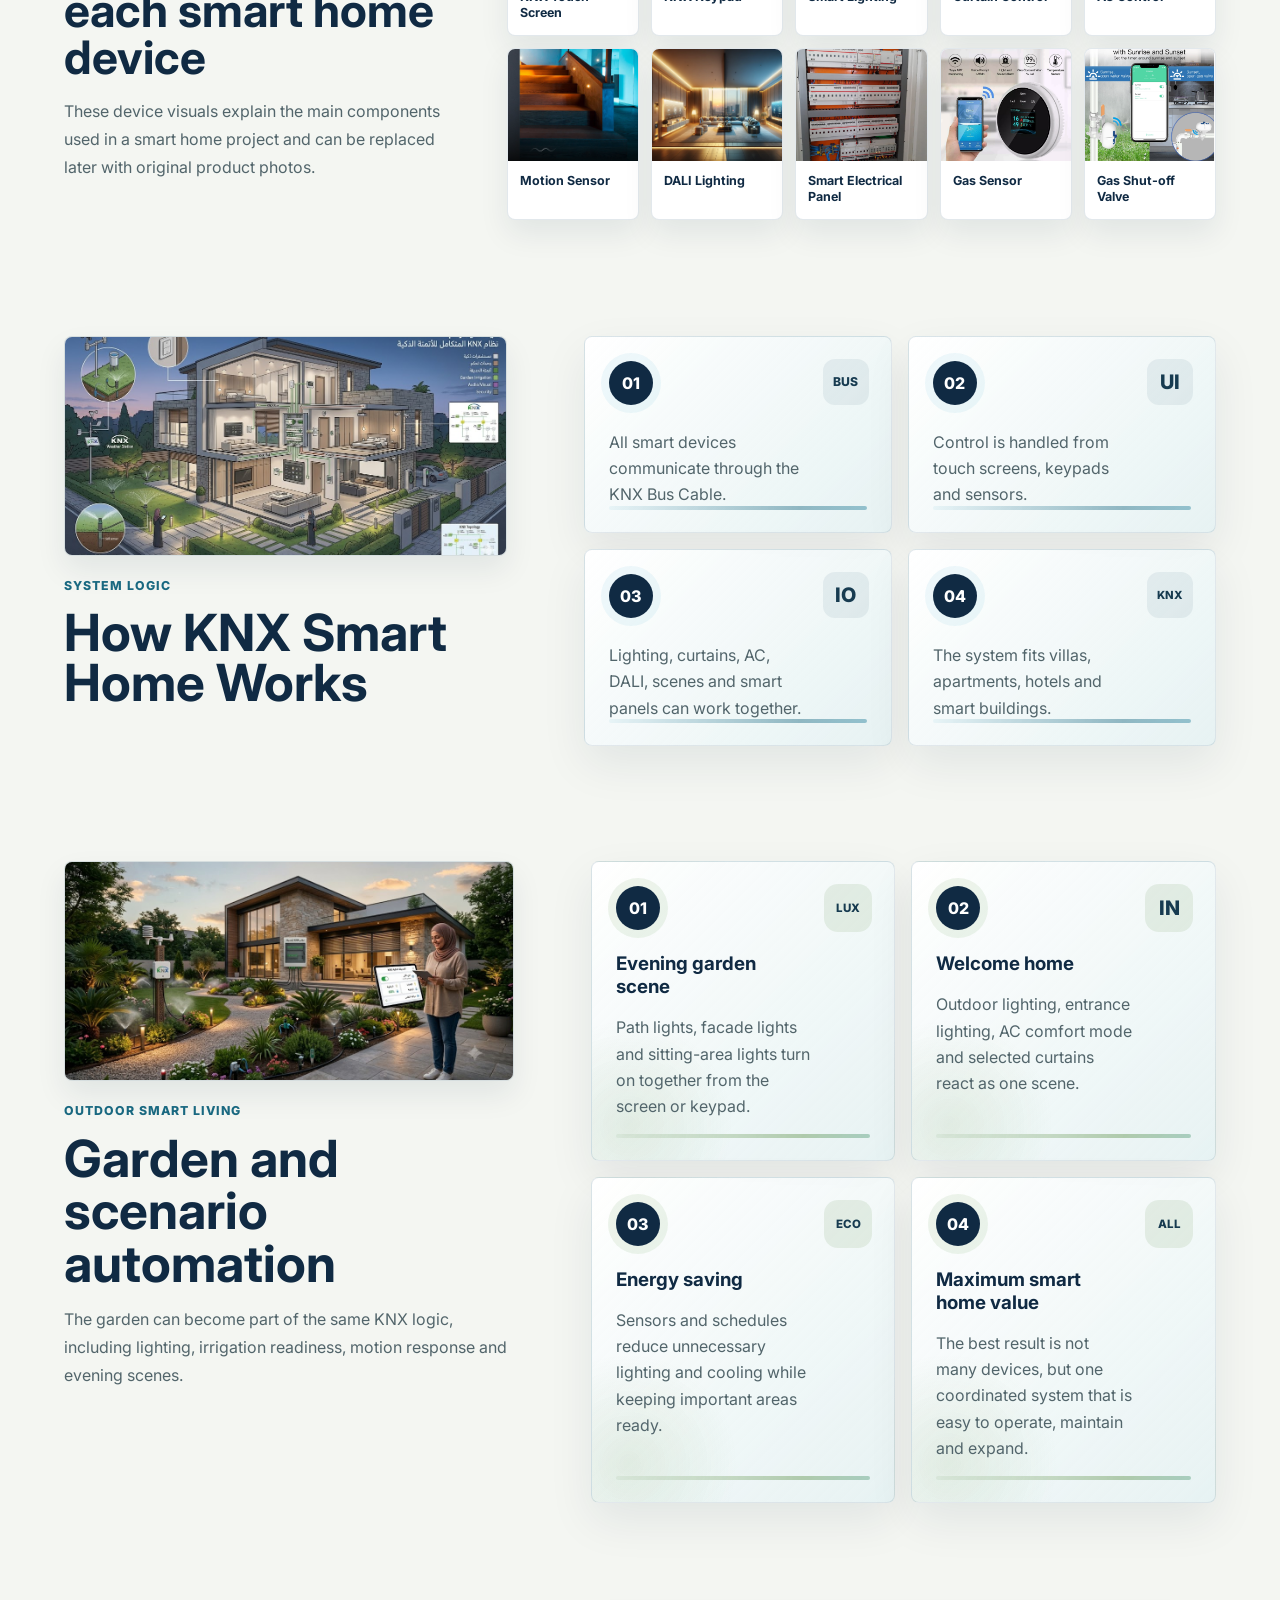
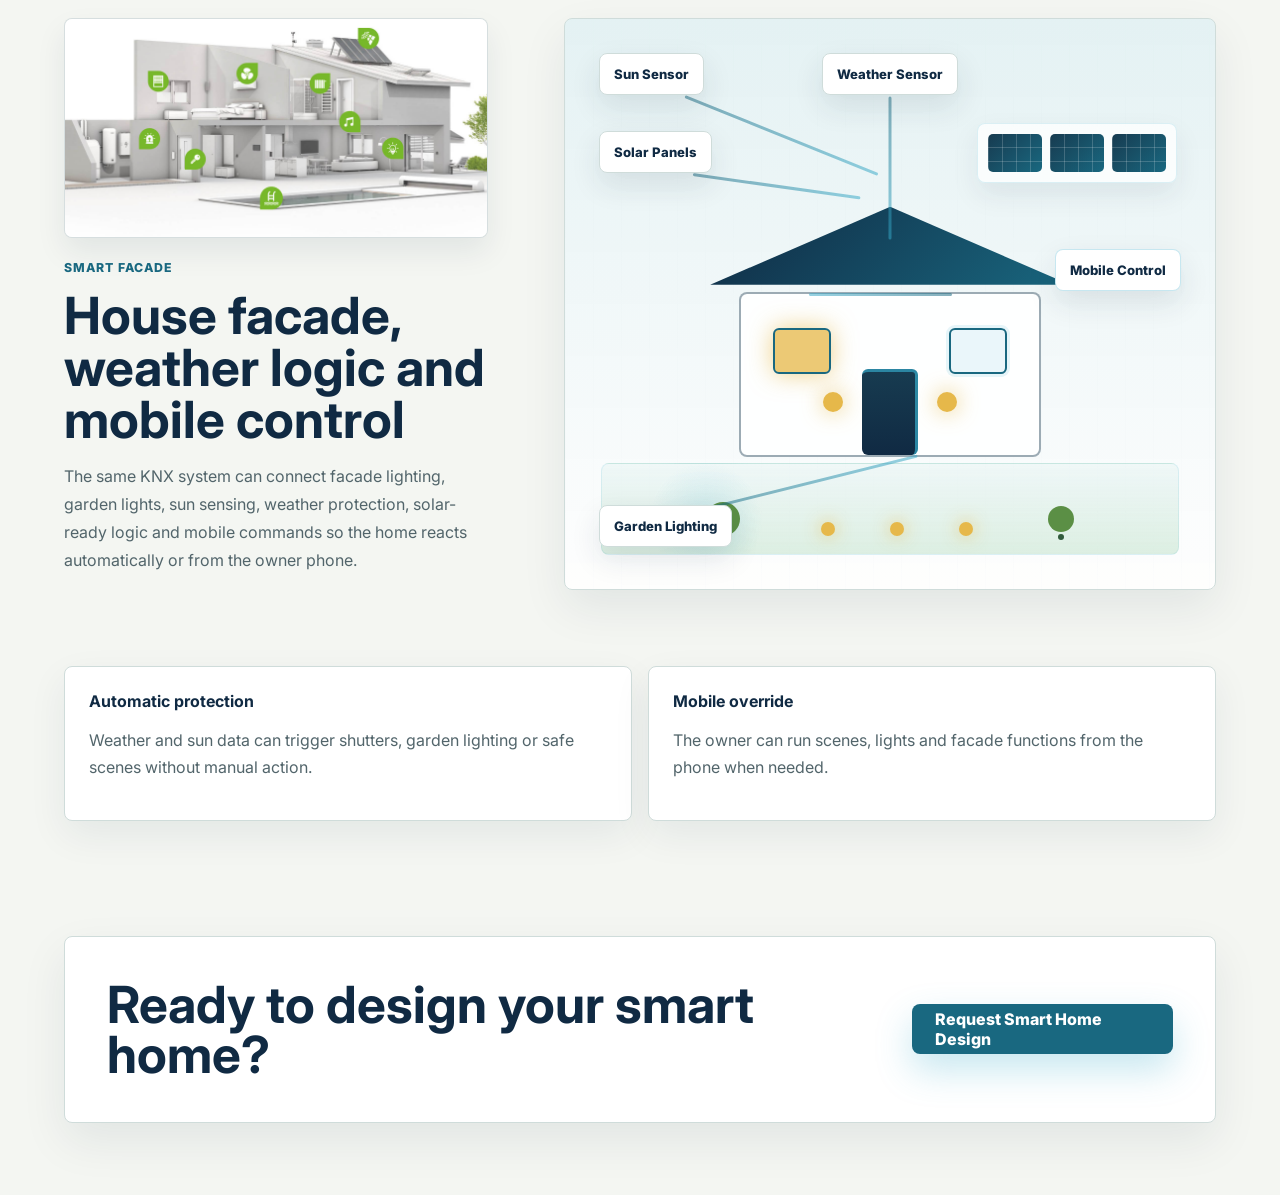
==== commit 2ee0d7ad: "Apply SmartVolt Engineering Solutions identity across the site" ====
--- a/knx-demo.html
+++ b/knx-demo.html
@@ -2,6 +2,8 @@
 <html lang="en">
   <head>
     <meta charset="UTF-8" />
+    <meta name="theme-color" content="#102A43" />
+    <link rel="icon" type="image/png" sizes="96x96" href="assets/smartvolt-icon.png" />
     <meta name="viewport" content="width=device-width, initial-scale=1.0" />
     <title>KNX Smart Home Demo | Smart Volt Automation</title>
     <meta
@@ -19,14 +21,12 @@
   </head>
   <body class="knx-page">
     <header class="demo-header">
-      <a class="brand" href="index.html#top" aria-label="Smart Volt Automation home">
-        <img class="brand-logo-image" src="assets/sv-automation-logo.svg" alt="SV Automation logo" />
-        <span>
-          <strong>Smart Volt Automation</strong>
-          <small data-i18n="brandSmall">Engineering Automation</small>
-        </span>
-      </a>
-      <strong class="demo-header-title">KNX Smart Home Demo</strong>
+      <div class="brand-stack">
+        <a class="brand" href="index.html#top" aria-label="SmartVolt Engineering Solutions">
+          <img class="brand-logo-image" src="assets/smartvolt-engineering-solutions.png" alt="SmartVolt Engineering Solutions" width="2172" height="724" />
+        </a>
+        <a class="brand-demo-link" href="#floor-demo">KNX Smart Home Demo</a>
+      </div>
       <nav class="demo-nav">
         <a href="index.html#projects" data-i18n="backProjects">Projects</a>
         <a href="index.html#contact" data-i18n="contact">Contact</a>
@@ -53,7 +53,7 @@
         </div>
       </section>
 
-      <section class="floor-demo" aria-label="KNX smart home floor plan">
+      <section class="floor-demo" id="floor-demo" aria-label="KNX smart home floor plan">
         <div class="floor-shell">
           <figure class="section-photo floor-photo">
             <img src="assets/smart-home-devices.png" alt="KNX smart home devices and electrical automation" />
--- a/styles.css
+++ b/styles.css
@@ -1,20 +1,22 @@
 :root {
-  --blue-950: #07172f;
-  --blue-900: #0a2147;
-  --blue-800: #103466;
-  --blue-700: #15518f;
-  --blue-100: #eaf1fb;
-  --orange: #d7263d;
-  --orange-dark: #a9152b;
-  --red-soft: #ffd9de;
-  --ink: #102033;
-  --muted: #5d6b7d;
-  --line: #dce5ef;
-  --soft: #f5f8fc;
-  --page: #eef3f7;
+  --night: #102A43;
+  --sky: #36A9C8;
+  --leaf: #5B8F45;
+  --sun: #E6B84A;
+  --cloud: #F4F6F2;
+  --blue-950: var(--night);
+  --blue-900: #173b50;
+  --blue-800: #20516a;
+  --blue-700: #196880;
+  --blue-100: #e2f1f3;
+  --ink: var(--night);
+  --muted: #52656b;
+  --line: #cfdcda;
+  --soft: var(--cloud);
+  --page: var(--cloud);
   --surface: #ffffff;
   --white: #ffffff;
-  --shadow: 0 22px 60px rgba(7, 23, 47, 0.13);
+  --shadow: 0 22px 60px rgba(16, 42, 67, 0.13);
   --radius: 8px;
   font-family: "Inter", Arial, sans-serif;
 }
@@ -63,99 +65,100 @@
   grid-template-columns: auto 1fr auto;
   align-items: center;
   gap: 28px;
-  padding: 18px clamp(20px, 4vw, 64px);
-  color: var(--white);
+  padding: 8px clamp(20px, 4vw, 64px);
+  color: var(--night);
+  background: var(--cloud);
+  border-bottom: 1px solid var(--line);
   transition: background 180ms ease, box-shadow 180ms ease, color 180ms ease;
 }
 
 .site-header.is-scrolled,
 .site-header.nav-open {
   color: var(--ink);
-  background: rgba(255, 255, 255, 0.96);
-  box-shadow: 0 16px 48px rgba(7, 23, 47, 0.1);
+  background: rgba(244, 246, 242, 0.98);
+  box-shadow: 0 16px 48px rgba(16, 42, 67, 0.1);
   backdrop-filter: blur(16px);
+}
+
+.brand-stack {
+  display: inline-flex;
+  flex-direction: column;
+  align-items: center;
+  justify-self: start;
+  min-width: 0;
 }
 
 .brand {
   display: inline-flex;
   align-items: center;
   gap: 12px;
-  min-width: 250px;
-}
-
-.brand-mark {
+  min-width: 0;
+}
+
+
+.brand-logo-image {
+  display: block;
+  width: 200px;
+  max-width: 100%;
+  height: auto;
+  object-fit: contain;
+}
+
+.brand-demo-link {
   position: relative;
-  display: grid;
-  width: 44px;
-  height: 44px;
-  place-items: center;
-  border: 1px solid rgba(255, 255, 255, 0.35);
-  border-radius: var(--radius);
-  background: var(--blue-900);
-  color: var(--white);
+  display: inline-flex;
+  align-items: center;
+  gap: 8px;
+  width: fit-content;
+  padding: 7px 11px;
+  border: 1px solid rgba(255, 255, 255, 0.26);
+  border-radius: 999px;
+  background: var(--blue-100);
+  color: currentColor;
+  font-size: 0.72rem;
   font-weight: 800;
   letter-spacing: 0;
-}
-
-.brand-logo-image {
-  display: block;
-  width: 54px;
-  height: 54px;
-  flex: 0 0 auto;
-  object-fit: contain;
-  filter: drop-shadow(0 10px 18px rgba(7, 23, 47, 0.18));
-}
-
-.smartvolt-logo {
-  overflow: hidden;
-  background:
-    linear-gradient(135deg, var(--blue-950), var(--blue-700));
-}
-
-.smartvolt-logo::before {
-  position: absolute;
-  inset: 8px 12px 8px 10px;
-  background: var(--white);
-  clip-path: polygon(42% 0, 100% 0, 62% 42%, 100% 42%, 26% 100%, 45% 58%, 0 58%);
+  line-height: 1;
+  white-space: nowrap;
+  box-shadow: 0 14px 28px rgba(16, 42, 67, 0.14);
+  backdrop-filter: blur(12px);
+  transition: transform 170ms ease, background 170ms ease, border-color 170ms ease, color 170ms ease;
+}
+
+.brand-stack .brand { max-width: 100%; }
+
+.brand-demo-link::before {
+  width: 8px;
+  height: 8px;
+  border-radius: 50%;
+  background: var(--sun);
   content: "";
-}
-
-.smartvolt-logo::after {
-  position: absolute;
-  right: 8px;
-  bottom: 8px;
-  width: 14px;
-  height: 14px;
-  border: 2px solid var(--orange);
-  border-radius: 50%;
-  background:
-    radial-gradient(circle, var(--orange) 0 2px, transparent 3px),
-    var(--blue-900);
-  content: "";
-  box-shadow: -19px -20px 0 -5px var(--orange);
-}
-
-.site-header.is-scrolled .brand-mark,
-.site-header.nav-open .brand-mark {
-  border-color: var(--blue-100);
-}
-
-.brand strong,
-.brand small {
-  display: block;
-}
-
-.brand strong {
-  font-size: 1rem;
-  line-height: 1.05;
-}
-
-.brand small {
-  margin-top: 3px;
-  color: currentColor;
-  font-size: 0.72rem;
-  font-weight: 600;
-  opacity: 0.72;
+  box-shadow: 0 0 0 5px rgba(54, 169, 200, 0.18);
+}
+
+.brand-demo-link:hover,
+.brand-demo-link:focus {
+  transform: translateY(-1px);
+  border-color: rgba(54, 169, 200, 0.36);
+  background: var(--blue-700);
+  color: var(--white);
+}
+
+.site-header.is-scrolled .brand-demo-link,
+.site-header.nav-open .brand-demo-link {
+  border-color: rgba(54, 169, 200, 0.16);
+  background: rgba(226, 241, 243, 0.92);
+  color: var(--blue-950);
+  box-shadow: 0 10px 24px rgba(16, 42, 67, 0.08);
+}
+
+.site-header.is-scrolled .brand-demo-link:hover,
+.site-header.is-scrolled .brand-demo-link:focus,
+.site-header.nav-open .brand-demo-link:hover,
+.site-header.nav-open .brand-demo-link:focus {
+  border-color: rgba(54, 169, 200, 0.36);
+  background: var(--blue-700);
+  color: var(--white);
 }
 
 .nav-links {
@@ -177,7 +180,7 @@
   right: 0;
   bottom: 0;
   height: 2px;
-  background: var(--orange);
+  background: var(--sky);
   content: "";
   transform: scaleX(0);
   transform-origin: left;
@@ -192,11 +195,11 @@
   justify-self: end;
   padding: 12px 18px;
   border-radius: var(--radius);
-  background: var(--orange);
+  background: var(--blue-700);
   color: var(--white);
   font-size: 0.84rem;
   font-weight: 800;
-  box-shadow: 0 10px 30px rgba(215, 38, 61, 0.28);
+  box-shadow: 0 10px 30px rgba(54, 169, 200, 0.28);
 }
 
 .header-tools {
@@ -210,7 +213,7 @@
   display: inline-flex;
   direction: ltr;
   padding: 4px;
-  border: 1px solid rgba(255, 255, 255, 0.34);
+  border: 1px solid var(--line);
   border-radius: var(--radius);
   background: rgba(255, 255, 255, 0.1);
   backdrop-filter: blur(12px);
@@ -235,7 +238,7 @@
 }
 
 .language-switcher button.is-active {
-  background: var(--orange);
+  background: var(--blue-700);
   color: var(--white);
 }
 
@@ -292,14 +295,14 @@
 
 .hero-overlay {
   background:
-    linear-gradient(90deg, rgba(7, 23, 47, 0.96) 0%, rgba(7, 23, 47, 0.78) 42%, rgba(7, 23, 47, 0.34) 100%),
-    linear-gradient(0deg, rgba(7, 23, 47, 0.85) 0%, rgba(7, 23, 47, 0) 46%);
+    linear-gradient(90deg, rgba(16, 42, 67, 0.96) 0%, rgba(16, 42, 67, 0.78) 42%, rgba(16, 42, 67, 0.34) 100%),
+    linear-gradient(0deg, rgba(16, 42, 67, 0.85) 0%, rgba(16, 42, 67, 0) 46%);
 }
 
 html[dir="rtl"] .hero-overlay {
   background:
-    linear-gradient(270deg, rgba(7, 23, 47, 0.96) 0%, rgba(7, 23, 47, 0.78) 42%, rgba(7, 23, 47, 0.34) 100%),
-    linear-gradient(0deg, rgba(7, 23, 47, 0.85) 0%, rgba(7, 23, 47, 0) 46%);
+    linear-gradient(270deg, rgba(16, 42, 67, 0.96) 0%, rgba(16, 42, 67, 0.78) 42%, rgba(16, 42, 67, 0.34) 100%),
+    linear-gradient(0deg, rgba(16, 42, 67, 0.85) 0%, rgba(16, 42, 67, 0) 46%);
 }
 
 .hero-content {
@@ -316,7 +319,7 @@
 
 .eyebrow {
   margin: 0 0 14px;
-  color: var(--orange);
+  color: var(--blue-700);
   font-size: 0.77rem;
   font-weight: 800;
   letter-spacing: 0.08em;
@@ -326,6 +329,9 @@
 html[dir="rtl"] .eyebrow {
   letter-spacing: 0;
 }
+.hero .eyebrow, .consultation-section .eyebrow { color: var(--sun); }
+.metrics div:last-child strong { color: var(--leaf); }
+
 
 .hero h1 {
   margin: 0;
@@ -372,13 +378,13 @@
 }
 
 .btn.primary {
-  background: var(--orange);
+  background: var(--blue-700);
   color: var(--white);
-  box-shadow: 0 16px 36px rgba(215, 38, 61, 0.28);
+  box-shadow: 0 16px 36px rgba(54, 169, 200, 0.28);
 }
 
 .btn.primary:hover {
-  background: var(--orange-dark);
+  background: var(--night);
 }
 
 .btn.ghost {
@@ -397,7 +403,7 @@
   grid-template-columns: repeat(5, minmax(0, 1fr));
   border: 1px solid rgba(255, 255, 255, 0.16);
   border-bottom: none;
-  background: rgba(7, 23, 47, 0.76);
+  background: rgba(16, 42, 67, 0.76);
   backdrop-filter: blur(18px);
 }
 
@@ -460,16 +466,26 @@
   display: grid;
   max-width: none;
   grid-template-columns: minmax(280px, 640px) minmax(240px, 480px);
-  gap: clamp(28px, 8vw, 110px);
+  gap: clamp(18px, 4vw, 48px);
   align-items: end;
+}
+
+.section-heading p:not(.eyebrow),
+.split-content > p:not(.eyebrow),
+.consultation-copy > p:not(.eyebrow),
+.quote-intro > p:not(.eyebrow),
+.trust-copy > p:not(.eyebrow) {
+  margin: 18px 0 0;
 }
 
 .section h2 {
   margin: 0;
+  max-width: 980px;
   color: var(--blue-950);
-  font-size: clamp(2rem, 4.6vw, 4rem);
-  line-height: 1.03;
+  font-size: clamp(2rem, 4.1vw, 3.55rem);
+  line-height: 1.08;
   letter-spacing: 0;
+  text-wrap: balance;
 }
 
 .section p {
@@ -492,18 +508,71 @@
 .intro-collage {
   margin: 28px 0 0;
   overflow: hidden;
-  border: 1px solid rgba(16, 52, 102, 0.14);
-  border-radius: var(--radius);
-  background: var(--blue-950);
-  box-shadow: 0 20px 48px rgba(7, 23, 47, 0.14);
-}
-
-.intro-collage img {
+  border: 1px solid rgba(32, 81, 106, 0.14);
+  border-radius: var(--radius);
+  background:
+    linear-gradient(135deg, rgba(16, 42, 67, 0.96), rgba(32, 81, 106, 0.92));
+  box-shadow: 0 20px 48px rgba(16, 42, 67, 0.14);
+}
+
+.intro-remote-grid {
+  display: grid;
+  grid-template-columns: 0.86fr 1.14fr;
+  gap: 10px;
+  padding: 10px;
+}
+
+.intro-remote-grid img {
   display: block;
   width: 100%;
-  height: clamp(300px, 34vw, 480px);
+  height: clamp(280px, 29vw, 430px);
+  border-radius: 6px;
   object-fit: cover;
   object-position: center;
+  filter: saturate(0.94) contrast(1.04);
+}
+
+.intro-remote-grid img:first-child {
+  object-position: 50% 62%;
+}
+
+.intro-collage figcaption {
+  position: relative;
+  display: grid;
+  gap: 8px;
+  padding: 20px 22px 22px;
+  border-top: 1px solid rgba(255, 255, 255, 0.12);
+  color: var(--white);
+}
+
+.intro-collage figcaption::before {
+  position: absolute;
+  top: -2px;
+  left: 22px;
+  width: 94px;
+  height: 3px;
+  border-radius: 999px;
+  background: linear-gradient(90deg, var(--sun), rgba(255, 255, 255, 0.72));
+  content: "";
+}
+
+html[dir="rtl"] .intro-collage figcaption::before {
+  right: 22px;
+  left: auto;
+}
+
+.intro-collage strong {
+  color: var(--white);
+  font-size: clamp(1.25rem, 2.1vw, 1.72rem);
+  line-height: 1.15;
+  text-wrap: balance;
+}
+
+.intro-collage span {
+  max-width: 560px;
+  color: rgba(255, 255, 255, 0.74);
+  font-size: 0.92rem;
+  line-height: 1.55;
 }
 
 .metrics {
@@ -515,9 +584,9 @@
   border: 1px solid var(--line);
   border-radius: var(--radius);
   background:
-    linear-gradient(90deg, rgba(21, 81, 143, 0.08), rgba(215, 38, 61, 0.06)),
+    linear-gradient(90deg, rgba(54, 169, 200, 0.08), rgba(54, 169, 200, 0.06)),
     var(--surface);
-  box-shadow: 0 18px 46px rgba(7, 23, 47, 0.08);
+  box-shadow: 0 18px 46px rgba(16, 42, 67, 0.08);
 }
 
 .metrics::before {
@@ -526,7 +595,7 @@
   right: 0;
   left: 0;
   height: 4px;
-  background: linear-gradient(90deg, var(--blue-700), var(--orange), var(--blue-900));
+  background: linear-gradient(90deg, var(--blue-700), var(--sky), var(--blue-900));
   content: "";
 }
 
@@ -572,14 +641,28 @@
 }
 
 .image-grid-section {
-  background: #f8fafc;
+  background: var(--cloud);
+}
+
+.projects-heading {
+  display: block;
+  max-width: 1120px;
+}
+
+.projects-heading h2 {
+  max-width: 940px;
+}
+
+.projects-heading p:not(.eyebrow) {
+  max-width: 760px;
+  margin: 18px 0 0;
 }
 
 .project-grid {
   display: grid;
   grid-template-columns: repeat(4, 1fr);
   gap: 18px;
-  margin-top: 46px;
+  margin-top: 28px;
 }
 
 .project-card {
@@ -599,7 +682,7 @@
 .project-card::after {
   position: absolute;
   inset: 0;
-  background: linear-gradient(180deg, rgba(7, 23, 47, 0) 34%, rgba(7, 23, 47, 0.88) 100%);
+  background: linear-gradient(180deg, rgba(16, 42, 67, 0) 34%, rgba(16, 42, 67, 0.88) 100%);
   content: "";
 }
 
@@ -614,7 +697,7 @@
 }
 
 .project-card span {
-  color: var(--red-soft);
+  color: var(--blue-100);
   font-size: 0.78rem;
   font-weight: 800;
   text-transform: uppercase;
@@ -655,7 +738,7 @@
   gap: 14px;
   padding: 14px;
   background:
-    linear-gradient(135deg, rgba(7, 23, 47, 0.96), rgba(16, 52, 102, 0.9));
+    linear-gradient(135deg, rgba(16, 42, 67, 0.96), rgba(32, 81, 106, 0.9));
 }
 
 .service-media-duo img {
@@ -681,15 +764,15 @@
   position: relative;
   display: grid;
   grid-template-columns: repeat(2, minmax(0, 1fr));
-  margin-top: 34px;
+  margin-top: 26px;
   overflow: hidden;
   border: 1px solid var(--line);
   border-radius: var(--radius);
   background:
-    radial-gradient(circle at 12% 12%, rgba(21, 81, 143, 0.13), transparent 32%),
-    radial-gradient(circle at 92% 6%, rgba(215, 38, 61, 0.1), transparent 26%),
+    radial-gradient(circle at 12% 12%, rgba(54, 169, 200, 0.13), transparent 32%),
+    radial-gradient(circle at 92% 6%, rgba(54, 169, 200, 0.1), transparent 26%),
     var(--surface);
-  box-shadow: 0 20px 54px rgba(7, 23, 47, 0.09);
+  box-shadow: 0 20px 54px rgba(16, 42, 67, 0.09);
 }
 
 .service-list::before {
@@ -698,7 +781,7 @@
   bottom: 0;
   left: 0;
   width: 4px;
-  background: linear-gradient(180deg, var(--blue-700), var(--orange), var(--blue-900));
+  background: linear-gradient(180deg, var(--blue-700), var(--sky), var(--blue-900));
   content: "";
 }
 
@@ -737,14 +820,14 @@
   bottom: 20px;
   width: 58px;
   height: 2px;
-  background: linear-gradient(90deg, transparent, rgba(21, 81, 143, 0.32), var(--orange));
+  background: linear-gradient(90deg, transparent, rgba(54, 169, 200, 0.32), var(--sky));
   content: "";
 }
 
 html[dir="rtl"] .service-list article::after {
   right: auto;
   left: 24px;
-  background: linear-gradient(270deg, transparent, rgba(21, 81, 143, 0.32), var(--orange));
+  background: linear-gradient(270deg, transparent, rgba(54, 169, 200, 0.32), var(--sky));
 }
 
 .service-list span {
@@ -752,7 +835,7 @@
   width: 48px;
   height: 48px;
   place-items: center;
-  border: 1px solid rgba(21, 81, 143, 0.18);
+  border: 1px solid rgba(54, 169, 200, 0.18);
   border-radius: 50%;
   background: linear-gradient(135deg, var(--blue-100), var(--surface));
   color: var(--blue-700);
@@ -762,7 +845,6 @@
 }
 
 .service-list h3,
-.product-grid h3,
 .panel-list h3,
 .trust-grid h3 {
   margin: 0;
@@ -770,34 +852,19 @@
 }
 
 .service-list p,
-.product-grid p,
 .panel-list p,
 .trust-grid p {
   margin: 8px 0 0;
   overflow-wrap: break-word;
 }
 
-.products-section {
-  background: linear-gradient(135deg, var(--blue-950) 0%, var(--blue-900) 46%, var(--blue-700) 100%);
-  color: var(--white);
-}
-
-.products-section h2,
-.products-section .product-grid h3 {
-  color: var(--white);
-}
-
-.products-section p {
-  color: rgba(255, 255, 255, 0.7);
-}
-
 .partners-section {
-  background: #f8fafc;
+  background: var(--cloud);
 }
 
 .partners-showcase {
   --partner-duration: 32s;
-  margin-top: 42px;
+  margin-top: 28px;
 }
 
 .partners-marquee {
@@ -807,9 +874,9 @@
   border: 1px solid var(--line);
   border-radius: var(--radius);
   background:
-    linear-gradient(90deg, rgba(21, 81, 143, 0.08), rgba(215, 38, 61, 0.06)),
+    linear-gradient(90deg, rgba(54, 169, 200, 0.08), rgba(54, 169, 200, 0.06)),
     var(--surface);
-  box-shadow: 0 18px 46px rgba(7, 23, 47, 0.08);
+  box-shadow: 0 18px 46px rgba(16, 42, 67, 0.08);
 }
 
 .partners-marquee::before,
@@ -825,12 +892,12 @@
 
 .partners-marquee::before {
   left: 0;
-  background: linear-gradient(90deg, #f8fafc, transparent);
+  background: linear-gradient(90deg, var(--cloud), transparent);
 }
 
 .partners-marquee::after {
   right: 0;
-  background: linear-gradient(270deg, #f8fafc, transparent);
+  background: linear-gradient(270deg, var(--cloud), transparent);
 }
 
 .partners-track {
@@ -861,21 +928,21 @@
   color: var(--blue-950);
   cursor: pointer;
   text-align: start;
-  box-shadow: 0 12px 30px rgba(7, 23, 47, 0.07);
+  box-shadow: 0 12px 30px rgba(16, 42, 67, 0.07);
   transition: transform 160ms ease, border-color 160ms ease, box-shadow 160ms ease;
 }
 
 .partners-track button:hover,
 .partners-track button:focus,
 .partners-track button.is-selected {
-  border-color: rgba(215, 38, 61, 0.34);
-  box-shadow: 0 16px 38px rgba(7, 23, 47, 0.12);
+  border-color: rgba(54, 169, 200, 0.34);
+  box-shadow: 0 16px 38px rgba(16, 42, 67, 0.12);
   outline: none;
   transform: translateY(-2px);
 }
 
 .partners-track button.is-selected {
-  background: rgba(234, 241, 251, 0.96);
+  background: rgba(226, 241, 243, 0.96);
 }
 
 .partner-logo {
@@ -885,20 +952,97 @@
   flex: 0 0 58px;
   place-items: center;
   border-radius: var(--radius);
+  overflow: hidden;
   color: var(--white);
   font-size: 0.78rem;
   font-weight: 800;
   letter-spacing: 0;
 }
 
-.logo-knx { background: linear-gradient(135deg, #009fe3, #005a9c); }
-.logo-schneider { background: linear-gradient(135deg, #3dcd58, #10843a); }
-.logo-abb { background: linear-gradient(135deg, #e30613, #8f1018); }
-.logo-siemens { background: linear-gradient(135deg, #00a0a8, #00646b); }
-.logo-legrand { background: linear-gradient(135deg, #ef7d00, #c6202e); }
-.logo-hager { background: linear-gradient(135deg, #004b93, #45a3dc); }
-.logo-hikvision { background: linear-gradient(135deg, #d71920, #333333); }
-.logo-dahua { background: linear-gradient(135deg, #1f5faa, #0b2d5c); }
+.partner-logo img {
+  width: 100%;
+  height: 100%;
+  display: block;
+  object-fit: cover;
+}
+
+.logo-knx {
+  padding: 8px;
+  background: #ffffff;
+}
+
+.logo-knx img {
+  object-fit: contain;
+}
+.logo-schneider {
+  padding: 8px;
+  background: #ffffff;
+}
+
+.logo-schneider img {
+  object-fit: contain;
+}
+.logo-abb { background: #111827; }
+.logo-siemens {
+  padding: 8px;
+  background: #ffffff;
+}
+
+.logo-siemens img {
+  object-fit: contain;
+}
+.logo-legrand {
+  padding: 8px;
+  background: #ffffff;
+}
+
+.logo-legrand img {
+  object-fit: contain;
+}
+
+.logo-hager {
+  padding: 8px;
+  background: #ffffff;
+}
+
+.logo-hager img {
+  object-fit: contain;
+}
+
+.logo-fanvil {
+  padding: 8px;
+  background: #ffffff;
+}
+
+.logo-fanvil img {
+  object-fit: contain;
+}
+
+.logo-ruijie {
+  padding: 8px;
+  background: #ffffff;
+}
+
+.logo-ruijie img {
+  object-fit: contain;
+}
+
+.logo-hikvision {
+  padding: 8px;
+  background: #ffffff;
+}
+
+.logo-hikvision img {
+  object-fit: contain;
+}
+.logo-dahua {
+  padding: 8px;
+  background: #ffffff;
+}
+
+.logo-dahua img {
+  object-fit: contain;
+}
 
 .partners-track strong {
   color: var(--blue-950);
@@ -916,39 +1060,11 @@
   }
 }
 
-.product-grid {
-  display: grid;
-  grid-template-columns: repeat(4, 1fr);
-  gap: 18px;
-  margin-top: 42px;
-}
-
-.product-grid article {
-  min-height: 270px;
-  padding: 28px;
-  border: 1px solid rgba(255, 255, 255, 0.14);
-  border-radius: var(--radius);
-  background: rgba(255, 255, 255, 0.055);
-}
-
-.icon-box {
-  display: grid;
-  width: 54px;
-  height: 54px;
-  place-items: center;
-  margin-bottom: 52px;
-  border-radius: var(--radius);
-  background: var(--orange);
-  color: var(--white);
-  font-size: 0.75rem;
-  font-weight: 800;
-}
-
 .panel-layout {
   display: grid;
   grid-template-columns: minmax(320px, 1.1fr) minmax(320px, 0.9fr);
   gap: 22px;
-  margin-top: 42px;
+  margin-top: 28px;
 }
 
 .panel-image {
@@ -971,7 +1087,7 @@
   border: 1px solid var(--line);
   border-radius: var(--radius);
   background:
-    linear-gradient(135deg, rgba(255, 255, 255, 0.94), rgba(234, 241, 251, 0.8)),
+    linear-gradient(135deg, rgba(255, 255, 255, 0.94), rgba(226, 241, 243, 0.8)),
     var(--surface);
   isolation: isolate;
   transition: border-color 180ms ease, box-shadow 180ms ease, transform 180ms ease;
@@ -997,7 +1113,7 @@
   z-index: -1;
   width: 88px;
   height: 3px;
-  background: linear-gradient(90deg, transparent, var(--blue-700), var(--orange));
+  background: linear-gradient(90deg, transparent, var(--blue-700), var(--sky));
   content: "";
   transform-origin: right;
   transition: width 200ms ease, opacity 200ms ease;
@@ -1006,7 +1122,7 @@
 html[dir="rtl"] .panel-list article::after {
   right: auto;
   left: 28px;
-  background: linear-gradient(270deg, transparent, var(--blue-700), var(--orange));
+  background: linear-gradient(270deg, transparent, var(--blue-700), var(--sky));
   transform-origin: left;
 }
 
@@ -1027,8 +1143,8 @@
 }
 
 .panel-list article:hover {
-  border-color: rgba(21, 81, 143, 0.32);
-  box-shadow: 0 18px 44px rgba(7, 23, 47, 0.12);
+  border-color: rgba(54, 169, 200, 0.32);
+  box-shadow: 0 18px 44px rgba(16, 42, 67, 0.12);
   transform: translateY(-3px);
 }
 
@@ -1055,7 +1171,7 @@
   bottom: 0;
   left: 0;
   height: 2px;
-  background: linear-gradient(90deg, var(--blue-700), var(--orange));
+  background: linear-gradient(90deg, var(--blue-700), var(--sky));
   content: "";
   transform: scaleX(0.34);
   transform-origin: left;
@@ -1082,7 +1198,7 @@
 .consultation-section {
   display: grid;
   grid-template-columns: minmax(320px, 0.9fr) minmax(320px, 1.1fr);
-  gap: clamp(28px, 7vw, 94px);
+  gap: clamp(24px, 5vw, 58px);
   align-items: center;
   background: linear-gradient(90deg, var(--blue-950), var(--blue-800), var(--blue-700));
   color: var(--white);
@@ -1117,7 +1233,7 @@
   place-items: center;
   margin-bottom: 42px;
   border-radius: 50%;
-  background: var(--orange);
+  background: var(--blue-700);
   font-weight: 800;
 }
 
@@ -1139,7 +1255,7 @@
 .quotation-section {
   display: grid;
   grid-template-columns: minmax(300px, 0.75fr) minmax(320px, 1fr);
-  gap: clamp(30px, 7vw, 88px);
+  gap: clamp(24px, 5vw, 58px);
   align-items: start;
   background: var(--page);
 }
@@ -1202,8 +1318,8 @@
 .quote-form input:focus,
 .quote-form select:focus,
 .quote-form textarea:focus {
-  border-color: var(--orange);
-  box-shadow: 0 0 0 4px rgba(215, 38, 61, 0.12);
+  border-color: var(--sky);
+  box-shadow: 0 0 0 4px rgba(54, 169, 200, 0.12);
 }
 
 .full {
@@ -1221,7 +1337,7 @@
 .trust-section {
   display: grid;
   grid-template-columns: minmax(300px, 0.75fr) minmax(320px, 1fr);
-  gap: clamp(32px, 8vw, 96px);
+  gap: clamp(24px, 5vw, 60px);
   align-items: center;
 }
 
@@ -1234,9 +1350,9 @@
   border: 1px solid var(--line);
   border-radius: var(--radius);
   background:
-    linear-gradient(135deg, rgba(255, 255, 255, 0.88), rgba(234, 241, 251, 0.72)),
+    linear-gradient(135deg, rgba(255, 255, 255, 0.88), rgba(226, 241, 243, 0.72)),
     var(--surface);
-  box-shadow: 0 22px 58px rgba(7, 23, 47, 0.1);
+  box-shadow: 0 22px 58px rgba(16, 42, 67, 0.1);
 }
 
 .trust-grid::before {
@@ -1245,13 +1361,13 @@
   right: 34px;
   left: 34px;
   height: 2px;
-  background: linear-gradient(90deg, var(--blue-700), rgba(215, 38, 61, 0.68), var(--blue-900));
+  background: linear-gradient(90deg, var(--blue-700), rgba(54, 169, 200, 0.68), var(--blue-900));
   content: "";
   opacity: 0.38;
 }
 
 html[dir="rtl"] .trust-grid::before {
-  background: linear-gradient(270deg, var(--blue-700), rgba(215, 38, 61, 0.68), var(--blue-900));
+  background: linear-gradient(270deg, var(--blue-700), rgba(54, 169, 200, 0.68), var(--blue-900));
 }
 
 .trust-grid article {
@@ -1260,7 +1376,7 @@
   padding: 34px;
   border: none;
   background:
-    linear-gradient(145deg, rgba(255, 255, 255, 0.82), rgba(248, 250, 252, 0.58));
+    linear-gradient(145deg, rgba(255, 255, 255, 0.82), rgba(244, 246, 242, 0.58));
   cursor: pointer;
   isolation: isolate;
   transition: background 180ms ease, box-shadow 180ms ease, transform 180ms ease;
@@ -1284,8 +1400,8 @@
   inset: 0;
   z-index: -1;
   background:
-    radial-gradient(circle at 18% 18%, rgba(21, 81, 143, 0.14), transparent 30%),
-    linear-gradient(135deg, rgba(215, 38, 61, 0.1), transparent 42%);
+    radial-gradient(circle at 18% 18%, rgba(54, 169, 200, 0.14), transparent 30%),
+    linear-gradient(135deg, rgba(54, 169, 200, 0.1), transparent 42%);
   content: "";
   opacity: 0;
   transition: opacity 180ms ease;
@@ -1300,7 +1416,7 @@
   border: 3px solid var(--surface);
   border-radius: 50%;
   background: var(--blue-700);
-  box-shadow: 0 0 0 1px rgba(21, 81, 143, 0.28);
+  box-shadow: 0 0 0 1px rgba(54, 169, 200, 0.28);
   content: "";
   transition: background 180ms ease, box-shadow 180ms ease, transform 180ms ease;
 }
@@ -1314,7 +1430,7 @@
 .trust-grid article:focus,
 .trust-grid article.is-active {
   background: var(--surface);
-  box-shadow: inset 0 0 0 1px rgba(21, 81, 143, 0.16);
+  box-shadow: inset 0 0 0 1px rgba(54, 169, 200, 0.16);
   transform: translateY(-2px);
   outline: none;
 }
@@ -1328,8 +1444,8 @@
 .trust-grid article:hover::after,
 .trust-grid article:focus::after,
 .trust-grid article.is-active::after {
-  background: var(--orange);
-  box-shadow: 0 0 0 7px rgba(215, 38, 61, 0.12);
+  background: var(--sky);
+  box-shadow: 0 0 0 7px rgba(54, 169, 200, 0.12);
   transform: scale(1.08);
 }
 
@@ -1340,9 +1456,9 @@
   align-items: center;
   justify-content: center;
   margin-bottom: 34px;
-  border: 1px solid rgba(21, 81, 143, 0.22);
+  border: 1px solid rgba(54, 169, 200, 0.22);
   border-radius: 999px;
-  background: rgba(234, 241, 251, 0.82);
+  background: rgba(226, 241, 243, 0.82);
   color: var(--blue-700);
   font-size: 0.78rem;
   font-weight: 800;
@@ -1351,8 +1467,8 @@
 .trust-grid article.is-active .trust-step,
 .trust-grid article:hover .trust-step,
 .trust-grid article:focus .trust-step {
-  border-color: rgba(215, 38, 61, 0.28);
-  background: var(--orange);
+  border-color: rgba(54, 169, 200, 0.28);
+  background: var(--blue-700);
   color: var(--white);
 }
 
@@ -1415,7 +1531,7 @@
 }
 
 .social-links a:hover {
-  background: var(--orange);
+  background: var(--blue-700);
   transform: translateY(-2px);
 }
 
@@ -1429,11 +1545,16 @@
 
 .footer-brand {
   margin-bottom: 20px;
+  width: fit-content;
+  max-width: 100%;
+  border-radius: var(--radius);
+  background: var(--cloud);
 }
 
 @media (max-width: 1120px) {
   .site-header {
     grid-template-columns: auto auto;
+    gap: 16px;
   }
 
   .nav-toggle {
@@ -1521,7 +1642,6 @@
     border-bottom: none;
   }
 
-  .product-grid,
   .consultation-steps {
     grid-template-columns: repeat(2, 1fr);
   }
@@ -1542,15 +1662,26 @@
 
 @media (max-width: 700px) {
   .site-header {
-    padding: 14px 16px;
-  }
-
-  .brand {
+    grid-template-columns: minmax(0, 1fr) auto;
+    gap: 6px;
+    padding: 6px 12px;
+  }
+
+  .brand-stack {
     min-width: 0;
-  }
-
-  .brand small {
-    display: none;
+    max-width: 100%;
+  }
+
+  .brand-logo-image {
+    width: 168px;
+  }
+
+  .brand-demo-link {
+    max-width: 100%;
+    padding: 6px 9px;
+    overflow: hidden;
+    font-size: 0.66rem;
+    text-overflow: ellipsis;
   }
 
   .hero {
@@ -1572,6 +1703,11 @@
     font-size: clamp(2.85rem, 13.6vw, 3.55rem);
   }
 
+  .section h2 {
+    font-size: clamp(1.72rem, 9vw, 2.35rem);
+    line-height: 1.12;
+  }
+
   .btn {
     width: 100%;
   }
@@ -1579,7 +1715,6 @@
   .metrics,
   .project-grid,
   .service-list,
-  .product-grid,
   .consultation-steps,
   .quote-form,
   .trust-grid,
@@ -1593,6 +1728,15 @@
 
   .service-media-duo img {
     min-height: 320px;
+  }
+
+  .intro-remote-grid {
+    grid-template-columns: 1fr;
+  }
+
+  .intro-remote-grid img {
+    height: auto;
+    min-height: 260px;
   }
 
   .metrics div {
@@ -1614,13 +1758,13 @@
     left: 33px;
     width: 2px;
     height: auto;
-    background: linear-gradient(180deg, var(--blue-700), rgba(215, 38, 61, 0.68), var(--blue-900));
+    background: linear-gradient(180deg, var(--blue-700), rgba(54, 169, 200, 0.68), var(--blue-900));
   }
 
   html[dir="rtl"] .trust-grid::before {
     right: 33px;
     left: auto;
-    background: linear-gradient(180deg, var(--blue-700), rgba(215, 38, 61, 0.68), var(--blue-900));
+    background: linear-gradient(180deg, var(--blue-700), rgba(54, 169, 200, 0.68), var(--blue-900));
   }
 
   .trust-grid article {
--- a/knx-demo.css
+++ b/knx-demo.css
@@ -1,6 +1,6 @@
 .knx-page {
   background:
-    linear-gradient(180deg, #f8fafc 0%, var(--page) 100%);
+    linear-gradient(180deg, var(--cloud) 0%, var(--page) 100%);
 }
 
 .demo-header {
@@ -8,31 +8,22 @@
   z-index: 10;
   top: 0;
   display: grid;
-  grid-template-columns: auto auto 1fr auto;
+  grid-template-columns: auto 1fr auto;
   align-items: center;
   gap: 24px;
-  padding: 16px clamp(18px, 4vw, 64px);
+  padding: 8px clamp(18px, 4vw, 64px);
   border-bottom: 1px solid var(--line);
-  background: rgba(255, 255, 255, 0.94);
-  box-shadow: 0 12px 34px rgba(7, 23, 47, 0.08);
+  background: var(--cloud);
+  box-shadow: 0 12px 34px rgba(16, 42, 67, 0.08);
   backdrop-filter: blur(14px);
 }
 
-.demo-header-title {
-  display: inline-flex;
-  align-items: center;
-  min-height: 38px;
-  padding: 8px 14px;
-  border: 1px solid rgba(215, 38, 61, 0.24);
-  border-radius: 999px;
-  background:
-    linear-gradient(135deg, rgba(7, 23, 47, 0.94), rgba(16, 52, 102, 0.9));
-  color: var(--white);
-  font-size: clamp(0.78rem, 1.3vw, 0.98rem);
-  font-weight: 900;
-  letter-spacing: 0;
-  white-space: nowrap;
-  box-shadow: 0 12px 26px rgba(7, 23, 47, 0.14);
+.demo-header .language-switcher {
+  justify-self: end;
+}
+
+#floor-demo {
+  scroll-margin-top: 120px;
 }
 
 .demo-nav {
@@ -77,8 +68,8 @@
   border: 1px solid var(--line);
   border-radius: var(--radius);
   background:
-    linear-gradient(135deg, rgba(7, 23, 47, 0.9), rgba(21, 81, 143, 0.86)),
-    radial-gradient(circle at 84% 18%, rgba(243, 123, 34, 0.45), transparent 28%);
+    linear-gradient(135deg, rgba(16, 42, 67, 0.9), rgba(54, 169, 200, 0.86)),
+    radial-gradient(circle at 84% 18%, rgba(230, 184, 74, 0.45), transparent 28%);
   color: var(--white);
   box-shadow: var(--shadow);
 }
@@ -122,7 +113,7 @@
   border: 1px solid var(--line);
   border-radius: var(--radius);
   background: var(--surface);
-  box-shadow: 0 18px 46px rgba(7, 23, 47, 0.08);
+  box-shadow: 0 18px 46px rgba(16, 42, 67, 0.08);
 }
 
 .floor-shell {
@@ -133,10 +124,10 @@
 .showcase-photo {
   margin: 0;
   overflow: hidden;
-  border: 1px solid rgba(16, 52, 102, 0.14);
+  border: 1px solid rgba(32, 81, 106, 0.14);
   border-radius: 8px;
   background: var(--soft);
-  box-shadow: 0 14px 30px rgba(7, 23, 47, 0.08);
+  box-shadow: 0 14px 30px rgba(16, 42, 67, 0.08);
 }
 
 .section-photo img,
@@ -163,9 +154,9 @@
   border: 2px solid var(--blue-900);
   border-radius: var(--radius);
   background:
-    linear-gradient(90deg, rgba(16, 52, 102, 0.06) 1px, transparent 1px),
-    linear-gradient(0deg, rgba(16, 52, 102, 0.06) 1px, transparent 1px),
-    #f8fafc;
+    linear-gradient(90deg, rgba(32, 81, 106, 0.06) 1px, transparent 1px),
+    linear-gradient(0deg, rgba(32, 81, 106, 0.06) 1px, transparent 1px),
+    var(--cloud);
   background-size: 28px 28px;
 }
 
@@ -174,7 +165,7 @@
   display: grid;
   place-items: start;
   padding: 16px;
-  border: 2px solid rgba(10, 33, 71, 0.42);
+  border: 2px solid rgba(23, 59, 80, 0.42);
   background: rgba(255, 255, 255, 0.72);
   color: var(--blue-950);
   font-weight: 800;
@@ -198,7 +189,7 @@
 
 .outdoor {
   inset: 78% 4% 5% 43%;
-  background: rgba(234, 241, 251, 0.72);
+  background: rgba(226, 241, 243, 0.72);
 }
 
 .plan-detail {
@@ -210,8 +201,8 @@
 .window {
   height: 8px;
   border-radius: 999px;
-  background: linear-gradient(90deg, #8fc7ff, #ffffff, #8fc7ff);
-  box-shadow: 0 0 0 3px rgba(21, 81, 143, 0.12);
+  background: linear-gradient(90deg, #a6e2ee, #ffffff, #a6e2ee);
+  box-shadow: 0 0 0 3px rgba(54, 169, 200, 0.12);
 }
 
 .window-living { left: 10%; top: 7%; width: 24%; }
@@ -227,7 +218,7 @@
 .door {
   width: 44px;
   height: 44px;
-  border: 3px solid rgba(215, 38, 61, 0.72);
+  border: 3px solid rgba(54, 169, 200, 0.72);
   border-left: 0;
   border-bottom: 0;
   border-radius: 0 42px 0 0;
@@ -252,9 +243,9 @@
 }
 
 .furniture {
-  border: 2px solid rgba(16, 52, 102, 0.34);
+  border: 2px solid rgba(32, 81, 106, 0.34);
   background: rgba(255, 255, 255, 0.56);
-  box-shadow: inset 0 0 0 5px rgba(21, 81, 143, 0.05);
+  box-shadow: inset 0 0 0 5px rgba(54, 169, 200, 0.05);
 }
 
 .sofa {
@@ -273,7 +264,7 @@
   width: 38px;
   height: 14px;
   border-radius: 10px;
-  background: rgba(21, 81, 143, 0.16);
+  background: rgba(54, 169, 200, 0.16);
 }
 
 .sofa::before { left: 10px; }
@@ -303,7 +294,7 @@
   width: 34px;
   height: 20px;
   border-radius: 5px;
-  background: rgba(215, 38, 61, 0.12);
+  background: rgba(54, 169, 200, 0.12);
 }
 
 .kitchen-counter {
@@ -313,7 +304,7 @@
   height: 36px;
   border-radius: 8px;
   background:
-    linear-gradient(90deg, rgba(21, 81, 143, 0.12) 1px, transparent 1px),
+    linear-gradient(90deg, rgba(54, 169, 200, 0.12) 1px, transparent 1px),
     rgba(255, 255, 255, 0.62);
   background-size: 30px 100%;
 }
@@ -321,7 +312,7 @@
 .movement {
   height: 4px;
   border-radius: 999px;
-  background: repeating-linear-gradient(90deg, rgba(215, 38, 61, 0.78) 0 12px, transparent 12px 22px);
+  background: repeating-linear-gradient(90deg, rgba(54, 169, 200, 0.78) 0 12px, transparent 12px 22px);
   opacity: 0.7;
 }
 
@@ -356,8 +347,8 @@
 .bus-line {
   border-radius: 999px;
   background:
-    linear-gradient(90deg, rgba(21, 81, 143, 0.1), rgba(21, 81, 143, 0.88), rgba(215, 38, 61, 0.82));
-  box-shadow: 0 0 0 4px rgba(21, 81, 143, 0.06);
+    linear-gradient(90deg, rgba(54, 169, 200, 0.1), rgba(54, 169, 200, 0.88), rgba(54, 169, 200, 0.82));
+  box-shadow: 0 0 0 4px rgba(54, 169, 200, 0.06);
   opacity: 0.86;
   animation: dataFlow 2.8s linear infinite;
   background-size: 220% 100%;
@@ -368,8 +359,8 @@
   height: 12px;
   border: 3px solid var(--white);
   border-radius: 50%;
-  background: var(--orange);
-  box-shadow: 0 0 0 6px rgba(215, 38, 61, 0.14);
+  background: var(--sky);
+  box-shadow: 0 0 0 6px rgba(54, 169, 200, 0.14);
 }
 
 .bus-main-vertical {
@@ -378,7 +369,7 @@
   width: 4px;
   height: 58%;
   background:
-    linear-gradient(180deg, rgba(21, 81, 143, 0.1), rgba(21, 81, 143, 0.88), rgba(215, 38, 61, 0.82));
+    linear-gradient(180deg, rgba(54, 169, 200, 0.1), rgba(54, 169, 200, 0.88), rgba(54, 169, 200, 0.82));
 }
 
 .bus-main-horizontal {
@@ -457,7 +448,7 @@
   cursor: pointer;
   font-size: 0.62rem;
   font-weight: 800;
-  box-shadow: 0 10px 24px rgba(7, 23, 47, 0.22);
+  box-shadow: 0 10px 24px rgba(16, 42, 67, 0.22);
   transition: transform 160ms ease, background 160ms ease, box-shadow 160ms ease;
 }
 
@@ -472,19 +463,19 @@
 
 .touch::before { content: "▣"; }
 .keypad::before { content: "▦"; }
-.lighting::before { content: "◉"; color: #ffd166; }
+.lighting::before { content: "◉"; color: var(--sun); }
 .curtain::before { content: "▤"; }
 .ac::before { content: "❄"; }
 .motion::before { content: "◌"; }
-.dali::before { content: "D"; color: #ffd166; }
+.dali::before { content: "D"; color: var(--sun); }
 
 .device:hover,
 .device:focus,
 .device.is-active {
-  background: var(--orange);
+  background: var(--blue-700);
   outline: none;
   transform: translateY(-4px) scale(1.05);
-  box-shadow: 0 16px 34px rgba(215, 38, 61, 0.28);
+  box-shadow: 0 16px 34px rgba(54, 169, 200, 0.28);
 }
 
 .touch { left: 7%; top: 36%; }
@@ -514,7 +505,7 @@
   content: "⚡";
   width: 26px;
   height: 26px;
-  color: var(--orange);
+  color: var(--sky);
 }
 
 .smart-panel:hover,
@@ -543,7 +534,7 @@
   z-index: 2;
   height: 3px;
   border-radius: 999px;
-  background: linear-gradient(90deg, rgba(21, 81, 143, 0.15), var(--blue-700), var(--orange));
+  background: linear-gradient(90deg, rgba(54, 169, 200, 0.15), var(--blue-700), var(--sky));
   opacity: 0.72;
   transform-origin: left center;
   animation: dataFlow 2.4s linear infinite;
@@ -615,9 +606,9 @@
   place-items: center;
   border: 2px solid var(--white);
   border-radius: 50%;
-  background: #ffd166;
+  background: var(--sun);
   cursor: pointer;
-  box-shadow: 0 0 0 7px rgba(255, 209, 102, 0.18), 0 10px 22px rgba(7, 23, 47, 0.16);
+  box-shadow: 0 0 0 7px rgba(230, 184, 74, 0.18), 0 10px 22px rgba(16, 42, 67, 0.16);
   transition: transform 160ms ease, box-shadow 160ms ease;
 }
 
@@ -645,7 +636,7 @@
 .linear-point.is-active {
   outline: none;
   transform: scale(1.15);
-  box-shadow: 0 0 0 10px rgba(215, 38, 61, 0.16), 0 14px 26px rgba(7, 23, 47, 0.2);
+  box-shadow: 0 0 0 10px rgba(54, 169, 200, 0.16), 0 14px 26px rgba(16, 42, 67, 0.2);
 }
 
 .lp-living { left: 19%; top: 19%; }
@@ -667,9 +658,9 @@
   place-items: center;
   border: 2px solid var(--white);
   border-radius: 999px;
-  background: linear-gradient(90deg, rgba(255, 209, 102, 0.42), #ffd166, rgba(255, 209, 102, 0.42));
+  background: linear-gradient(90deg, rgba(230, 184, 74, 0.42), var(--sun), rgba(230, 184, 74, 0.42));
   cursor: pointer;
-  box-shadow: 0 0 0 6px rgba(255, 209, 102, 0.14), 0 10px 22px rgba(7, 23, 47, 0.16);
+  box-shadow: 0 0 0 6px rgba(230, 184, 74, 0.14), 0 10px 22px rgba(16, 42, 67, 0.16);
   transition: transform 160ms ease, box-shadow 160ms ease;
 }
 
@@ -685,7 +676,7 @@
   width: 78px;
   height: 4px;
   border-radius: 999px;
-  background: rgba(7, 23, 47, 0.52);
+  background: rgba(16, 42, 67, 0.52);
 }
 
 .linear-living { left: 17%; top: 43%; }
@@ -698,13 +689,13 @@
 }
 
 @keyframes panelPulse {
-  0%, 100% { box-shadow: 0 10px 24px rgba(7, 23, 47, 0.22), 0 0 0 0 rgba(21, 81, 143, 0.18); }
-  50% { box-shadow: 0 16px 34px rgba(7, 23, 47, 0.3), 0 0 0 12px rgba(21, 81, 143, 0.08); }
+  0%, 100% { box-shadow: 0 10px 24px rgba(16, 42, 67, 0.22), 0 0 0 0 rgba(54, 169, 200, 0.18); }
+  50% { box-shadow: 0 16px 34px rgba(16, 42, 67, 0.3), 0 0 0 12px rgba(54, 169, 200, 0.08); }
 }
 
 @keyframes daliGlow {
-  0%, 100% { opacity: 0.6; box-shadow: 0 0 0 5px rgba(255, 209, 102, 0.12), 0 0 18px rgba(255, 209, 102, 0.35); }
-  50% { opacity: 1; box-shadow: 0 0 0 12px rgba(255, 209, 102, 0.2), 0 0 34px rgba(255, 209, 102, 0.82); }
+  0%, 100% { opacity: 0.6; box-shadow: 0 0 0 5px rgba(230, 184, 74, 0.12), 0 0 18px rgba(230, 184, 74, 0.35); }
+  50% { opacity: 1; box-shadow: 0 0 0 12px rgba(230, 184, 74, 0.2), 0 0 34px rgba(230, 184, 74, 0.82); }
 }
 
 @keyframes onOffLight {
@@ -721,10 +712,10 @@
   overflow: hidden;
   border-color: rgba(255, 255, 255, 0.14);
   background:
-    radial-gradient(circle at 86% 12%, rgba(215, 38, 61, 0.28), transparent 28%),
-    linear-gradient(135deg, #06152c 0%, #0a2147 52%, #103466 100%);
+    radial-gradient(circle at 86% 12%, rgba(54, 169, 200, 0.28), transparent 28%),
+    linear-gradient(135deg, var(--night) 0%, var(--blue-900) 52%, var(--blue-800) 100%);
   color: var(--white);
-  box-shadow: 0 26px 70px rgba(7, 23, 47, 0.24);
+  box-shadow: 0 26px 70px rgba(16, 42, 67, 0.24);
   transition: transform 180ms ease, box-shadow 180ms ease;
 }
 
@@ -759,7 +750,7 @@
 
 .device-panel:hover {
   transform: translateY(-4px);
-  box-shadow: 0 32px 82px rgba(7, 23, 47, 0.3);
+  box-shadow: 0 32px 82px rgba(16, 42, 67, 0.3);
 }
 
 .device-panel.is-updating {
@@ -784,7 +775,7 @@
 
 .device-panel h3 {
   margin: 12px 0 18px;
-  color: #8fc7ff;
+  color: #a6e2ee;
   font-size: 1.3rem;
 }
 
@@ -797,7 +788,7 @@
   margin-top: 26px;
   padding: 18px;
   border: 1px solid rgba(255, 255, 255, 0.13);
-  border-left: 4px solid var(--orange);
+  border-left: 4px solid var(--sky);
   border-radius: 8px;
   background: rgba(255, 255, 255, 0.08);
   box-shadow: inset 0 1px 0 rgba(255, 255, 255, 0.08);
@@ -810,7 +801,7 @@
 }
 
 html[dir="rtl"] .example-box {
-  border-right: 4px solid var(--orange);
+  border-right: 4px solid var(--sky);
   border-left: none;
 }
 
@@ -832,9 +823,9 @@
 }
 
 @keyframes panelSelectFlash {
-  0% { box-shadow: 0 26px 70px rgba(7, 23, 47, 0.24), 0 0 0 0 rgba(215, 38, 61, 0); }
-  45% { box-shadow: 0 32px 82px rgba(7, 23, 47, 0.34), 0 0 0 10px rgba(215, 38, 61, 0.16); }
-  100% { box-shadow: 0 26px 70px rgba(7, 23, 47, 0.24), 0 0 0 0 rgba(215, 38, 61, 0); }
+  0% { box-shadow: 0 26px 70px rgba(16, 42, 67, 0.24), 0 0 0 0 rgba(54, 169, 200, 0); }
+  45% { box-shadow: 0 32px 82px rgba(16, 42, 67, 0.34), 0 0 0 10px rgba(54, 169, 200, 0.16); }
+  100% { box-shadow: 0 26px 70px rgba(16, 42, 67, 0.24), 0 0 0 0 rgba(54, 169, 200, 0); }
 }
 
 .how-knx {
@@ -858,8 +849,8 @@
   border: 1px solid var(--line);
   border-radius: var(--radius);
   background:
-    linear-gradient(135deg, rgba(255, 255, 255, 0.94), rgba(234, 241, 251, 0.68));
-  box-shadow: 0 18px 46px rgba(7, 23, 47, 0.08);
+    linear-gradient(135deg, rgba(255, 255, 255, 0.94), rgba(226, 241, 243, 0.68));
+  box-shadow: 0 18px 46px rgba(16, 42, 67, 0.08);
 }
 
 .showcase-photo {
@@ -892,12 +883,12 @@
   position: relative;
   min-height: 330px;
   overflow: hidden;
-  border: 2px solid rgba(10, 33, 71, 0.34);
+  border: 2px solid rgba(23, 59, 80, 0.34);
   border-radius: var(--radius);
   background:
-    linear-gradient(90deg, rgba(16, 52, 102, 0.06) 1px, transparent 1px),
-    linear-gradient(0deg, rgba(16, 52, 102, 0.06) 1px, transparent 1px),
-    rgba(248, 250, 252, 0.96);
+    linear-gradient(90deg, rgba(32, 81, 106, 0.06) 1px, transparent 1px),
+    linear-gradient(0deg, rgba(32, 81, 106, 0.06) 1px, transparent 1px),
+    rgba(244, 246, 242, 0.96);
   background-size: 24px 24px;
 }
 
@@ -912,7 +903,7 @@
   width: 46%;
   height: 8px;
   border-radius: 999px;
-  background: linear-gradient(90deg, #8fc7ff, #ffffff, #8fc7ff);
+  background: linear-gradient(90deg, #a6e2ee, #ffffff, #a6e2ee);
 }
 
 .mini-curtain {
@@ -921,7 +912,7 @@
   width: 48%;
   height: 18px;
   border-radius: 0 0 12px 12px;
-  background: repeating-linear-gradient(90deg, rgba(215, 38, 61, 0.18) 0 9px, rgba(21, 81, 143, 0.13) 9px 18px);
+  background: repeating-linear-gradient(90deg, rgba(54, 169, 200, 0.18) 0 9px, rgba(54, 169, 200, 0.13) 9px 18px);
 }
 
 .mini-screen,
@@ -947,10 +938,10 @@
   bottom: 18%;
   width: 170px;
   height: 52px;
-  border: 2px solid rgba(16, 52, 102, 0.28);
+  border: 2px solid rgba(32, 81, 106, 0.28);
   border-radius: 18px 18px 8px 8px;
   background: rgba(255, 255, 255, 0.72);
-  box-shadow: inset 0 0 0 8px rgba(21, 81, 143, 0.06);
+  box-shadow: inset 0 0 0 8px rgba(54, 169, 200, 0.06);
 }
 
 .mini-ac,
@@ -972,13 +963,14 @@
   font-weight: 800;
   text-align: center;
   background: var(--blue-900);
-  box-shadow: 0 12px 24px rgba(7, 23, 47, 0.18);
+  box-shadow: 0 12px 24px rgba(16, 42, 67, 0.18);
 }
 
 .mini-ac { right: 10%; top: 15%; }
 .mini-keypad { right: 13%; top: 46%; background: var(--blue-700); }
 .mini-phone,
-.alert-phone { right: 10%; bottom: 12%; background: var(--orange); }
+.alert-phone { right: 10%; bottom: 12%; background: var(--blue-700); }
+.alert-phone { background: #9f392f; }
 
 .mini-light,
 .safe-light {
@@ -986,8 +978,8 @@
   height: 28px;
   border: 2px solid var(--white);
   border-radius: 50%;
-  background: #ffd166;
-  box-shadow: 0 0 0 8px rgba(255, 209, 102, 0.14), 0 0 26px rgba(255, 209, 102, 0.58);
+  background: var(--sun);
+  box-shadow: 0 0 0 8px rgba(230, 184, 74, 0.14), 0 0 26px rgba(230, 184, 74, 0.58);
   animation: daliGlow 2.8s ease-in-out infinite;
 }
 
@@ -999,7 +991,7 @@
 .safe-bus {
   height: 4px;
   border-radius: 999px;
-  background: linear-gradient(90deg, rgba(21, 81, 143, 0.16), var(--blue-700), var(--orange));
+  background: linear-gradient(90deg, rgba(54, 169, 200, 0.16), var(--blue-700), var(--sky));
   background-size: 220% 100%;
   animation: dataFlow 2.8s linear infinite;
 }
@@ -1015,8 +1007,8 @@
   height: 78px;
   border-radius: 8px;
   background:
-    radial-gradient(circle at 28% 50%, rgba(255, 209, 102, 0.95) 0 10px, transparent 11px),
-    radial-gradient(circle at 54% 50%, rgba(255, 209, 102, 0.75) 0 10px, transparent 11px),
+    radial-gradient(circle at 28% 50%, rgba(230, 184, 74, 0.95) 0 10px, transparent 11px),
+    radial-gradient(circle at 54% 50%, rgba(230, 184, 74, 0.75) 0 10px, transparent 11px),
     linear-gradient(135deg, var(--blue-950), var(--blue-700));
 }
 
@@ -1026,10 +1018,10 @@
   width: 58%;
   height: 6px;
   border-radius: 999px;
-  background: repeating-linear-gradient(90deg, rgba(215, 38, 61, 0.9) 0 18px, rgba(21, 81, 143, 0.85) 18px 36px);
-}
-
-.gas-sensor { right: 13%; top: 18%; background: var(--orange); }
+  background: repeating-linear-gradient(90deg, rgba(54, 169, 200, 0.9) 0 18px, rgba(54, 169, 200, 0.85) 18px 36px);
+}
+
+.gas-sensor { right: 13%; top: 18%; background: #9f392f; }
 .gas-valve { right: 18%; top: 42%; background: var(--blue-950); }
 .extractor { left: 14%; top: 8%; background: var(--blue-700); }
 .safe-a { left: 22%; bottom: 20%; }
@@ -1046,7 +1038,7 @@
 
 .showcase-points div {
   padding: 16px;
-  border: 1px solid rgba(16, 52, 102, 0.12);
+  border: 1px solid rgba(32, 81, 106, 0.12);
   border-radius: 8px;
   background: rgba(255, 255, 255, 0.72);
 }
@@ -1087,20 +1079,20 @@
 
 .device-photo-grid article {
   overflow: hidden;
-  border: 1px solid rgba(16, 52, 102, 0.13);
+  border: 1px solid rgba(32, 81, 106, 0.13);
   border-radius: 8px;
   background: var(--surface);
-  box-shadow: 0 14px 30px rgba(7, 23, 47, 0.08);
+  box-shadow: 0 14px 30px rgba(16, 42, 67, 0.08);
   cursor: pointer;
   transition: transform 180ms ease, border-color 180ms ease, box-shadow 180ms ease;
 }
 
 .device-photo-grid article:hover,
 .device-photo-grid article:focus {
-  border-color: rgba(215, 38, 61, 0.42);
+  border-color: rgba(54, 169, 200, 0.42);
   outline: none;
   transform: translateY(-4px);
-  box-shadow: 0 20px 38px rgba(7, 23, 47, 0.13);
+  box-shadow: 0 20px 38px rgba(16, 42, 67, 0.13);
 }
 
 .device-photo-grid img {
@@ -1153,7 +1145,7 @@
 .gallery-backdrop {
   position: absolute;
   inset: 0;
-  background: rgba(7, 23, 47, 0.72);
+  background: rgba(16, 42, 67, 0.72);
   backdrop-filter: blur(8px);
 }
 
@@ -1205,13 +1197,13 @@
 .gallery-use {
   margin-top: 20px;
   padding: 18px;
-  border-left: 4px solid var(--orange);
+  border-left: 4px solid var(--sky);
   border-radius: 8px;
   background: var(--soft);
 }
 
 html[dir="rtl"] .gallery-use {
-  border-right: 4px solid var(--orange);
+  border-right: 4px solid var(--sky);
   border-left: none;
 }
 
@@ -1243,7 +1235,7 @@
   place-items: center;
   border: 0;
   border-radius: 50%;
-  background: rgba(7, 23, 47, 0.88);
+  background: rgba(16, 42, 67, 0.88);
   color: var(--white);
   cursor: pointer;
   font-size: 1.7rem;
@@ -1281,9 +1273,9 @@
   min-height: 160px;
   padding: 24px;
   overflow: hidden;
-  border-color: rgba(16, 52, 102, 0.13);
+  border-color: rgba(32, 81, 106, 0.13);
   background:
-    linear-gradient(135deg, rgba(255, 255, 255, 0.96), rgba(234, 241, 251, 0.76));
+    linear-gradient(135deg, rgba(255, 255, 255, 0.96), rgba(226, 241, 243, 0.76));
   transition: transform 180ms ease, border-color 180ms ease, box-shadow 180ms ease, background 180ms ease;
 }
 
@@ -1295,7 +1287,7 @@
   bottom: 22px;
   height: 4px;
   border-radius: 999px;
-  background: linear-gradient(90deg, rgba(21, 81, 143, 0.16), var(--blue-700), var(--orange), rgba(21, 81, 143, 0.16));
+  background: linear-gradient(90deg, rgba(54, 169, 200, 0.16), var(--blue-700), var(--sky), rgba(54, 169, 200, 0.16));
   background-size: 220% 100%;
   opacity: 0.44;
   animation: dataFlow 3.2s linear infinite;
@@ -1310,7 +1302,7 @@
   height: 46px;
   place-items: center;
   border-radius: 12px;
-  background: rgba(16, 52, 102, 0.08);
+  background: rgba(32, 81, 106, 0.08);
   color: var(--blue-900);
   font-size: 1.25rem;
   font-weight: 800;
@@ -1330,12 +1322,12 @@
 .how-grid article:hover,
 .how-grid article:focus {
   outline: none;
-  border-color: rgba(215, 38, 61, 0.36);
+  border-color: rgba(54, 169, 200, 0.36);
   background:
-    radial-gradient(circle at 88% 18%, rgba(215, 38, 61, 0.12), transparent 28%),
-    linear-gradient(135deg, rgba(255, 255, 255, 1), rgba(234, 241, 251, 0.9));
+    radial-gradient(circle at 88% 18%, rgba(54, 169, 200, 0.12), transparent 28%),
+    linear-gradient(135deg, rgba(255, 255, 255, 1), rgba(226, 241, 243, 0.9));
   transform: translateY(-6px);
-  box-shadow: 0 22px 50px rgba(7, 23, 47, 0.13);
+  box-shadow: 0 22px 50px rgba(16, 42, 67, 0.13);
 }
 
 .how-grid article:hover::before,
@@ -1361,14 +1353,14 @@
   background: var(--blue-950);
   color: var(--white);
   font-weight: 800;
-  box-shadow: 0 0 0 8px rgba(21, 81, 143, 0.08);
+  box-shadow: 0 0 0 8px rgba(54, 169, 200, 0.08);
   transition: background 180ms ease, box-shadow 180ms ease, transform 180ms ease;
 }
 
 .how-grid article:hover span,
 .how-grid article:focus span {
-  background: var(--orange);
-  box-shadow: 0 0 0 10px rgba(215, 38, 61, 0.13);
+  background: var(--blue-700);
+  box-shadow: 0 0 0 10px rgba(54, 169, 200, 0.13);
   transform: scale(1.06);
 }
 
@@ -1427,10 +1419,10 @@
   min-height: 210px;
   padding: 24px;
   overflow: hidden;
-  border-color: rgba(16, 52, 102, 0.13);
+  border-color: rgba(32, 81, 106, 0.13);
   background:
-    radial-gradient(circle at 12% 88%, rgba(64, 145, 108, 0.12), transparent 28%),
-    linear-gradient(135deg, rgba(255, 255, 255, 0.94), rgba(234, 241, 251, 0.74));
+    radial-gradient(circle at 12% 88%, rgba(91, 143, 69, 0.12), transparent 28%),
+    linear-gradient(135deg, rgba(255, 255, 255, 0.94), rgba(226, 241, 243, 0.74));
   transition: transform 180ms ease, border-color 180ms ease, box-shadow 180ms ease, background 180ms ease;
 }
 
@@ -1442,7 +1434,7 @@
   bottom: 22px;
   height: 4px;
   border-radius: 999px;
-  background: linear-gradient(90deg, rgba(64, 145, 108, 0.2), var(--blue-700), var(--orange), rgba(64, 145, 108, 0.22));
+  background: linear-gradient(90deg, rgba(91, 143, 69, 0.2), var(--leaf), var(--sky), rgba(91, 143, 69, 0.22));
   background-size: 220% 100%;
   opacity: 0.42;
   animation: dataFlow 3.4s linear infinite;
@@ -1457,7 +1449,7 @@
   height: 48px;
   place-items: center;
   border-radius: 14px;
-  background: rgba(64, 145, 108, 0.12);
+  background: rgba(91, 143, 69, 0.12);
   color: var(--blue-900);
   font-size: 1.25rem;
   font-weight: 800;
@@ -1477,13 +1469,13 @@
 .scenario-grid article:hover,
 .scenario-grid article:focus {
   outline: none;
-  border-color: rgba(215, 38, 61, 0.34);
+  border-color: rgba(54, 169, 200, 0.34);
   background:
-    radial-gradient(circle at 86% 16%, rgba(215, 38, 61, 0.12), transparent 28%),
-    radial-gradient(circle at 14% 90%, rgba(64, 145, 108, 0.18), transparent 30%),
-    linear-gradient(135deg, rgba(255, 255, 255, 1), rgba(234, 241, 251, 0.92));
+    radial-gradient(circle at 86% 16%, rgba(54, 169, 200, 0.12), transparent 28%),
+    radial-gradient(circle at 14% 90%, rgba(91, 143, 69, 0.18), transparent 30%),
+    linear-gradient(135deg, rgba(255, 255, 255, 1), rgba(226, 241, 243, 0.92));
   transform: translateY(-6px);
-  box-shadow: 0 22px 50px rgba(7, 23, 47, 0.13);
+  box-shadow: 0 22px 50px rgba(16, 42, 67, 0.13);
 }
 
 .scenario-grid article:hover::before,
@@ -1509,14 +1501,14 @@
   background: var(--blue-950);
   color: var(--white);
   font-weight: 800;
-  box-shadow: 0 0 0 8px rgba(64, 145, 108, 0.1);
+  box-shadow: 0 0 0 8px rgba(91, 143, 69, 0.1);
   transition: background 180ms ease, box-shadow 180ms ease, transform 180ms ease;
 }
 
 .scenario-grid article:hover span,
 .scenario-grid article:focus span {
-  background: var(--orange);
-  box-shadow: 0 0 0 10px rgba(215, 38, 61, 0.13);
+  background: #406730;
+  box-shadow: 0 0 0 10px rgba(54, 169, 200, 0.13);
   transform: scale(1.06);
 }
 
@@ -1577,10 +1569,10 @@
   border: 1px solid var(--line);
   border-radius: var(--radius);
   background:
-    linear-gradient(180deg, rgba(234, 241, 251, 0.9), rgba(255, 255, 255, 0.86)),
-    linear-gradient(90deg, rgba(16, 52, 102, 0.06) 1px, transparent 1px);
+    linear-gradient(180deg, rgba(226, 241, 243, 0.9), rgba(255, 255, 255, 0.86)),
+    linear-gradient(90deg, rgba(32, 81, 106, 0.06) 1px, transparent 1px);
   background-size: auto, 28px 28px;
-  box-shadow: 0 18px 46px rgba(7, 23, 47, 0.08);
+  box-shadow: 0 18px 46px rgba(16, 42, 67, 0.08);
 }
 
 .facade-house {
@@ -1605,7 +1597,7 @@
   bottom: 0;
   left: 8%;
   height: 165px;
-  border: 2px solid rgba(10, 33, 71, 0.42);
+  border: 2px solid rgba(23, 59, 80, 0.42);
   border-radius: var(--radius);
   background: rgba(255, 255, 255, 0.9);
 }
@@ -1623,14 +1615,14 @@
   width: 58px;
   height: 46px;
   border: 2px solid var(--blue-700);
-  background: rgba(21, 81, 143, 0.1);
+  background: rgba(54, 169, 200, 0.1);
 }
 
 .window:first-child { left: 32px; }
 .window:nth-child(2) { right: 32px; }
 .window.lit {
-  background: rgba(255, 209, 102, 0.76);
-  box-shadow: 0 0 24px rgba(255, 209, 102, 0.65);
+  background: rgba(230, 184, 74, 0.76);
+  box-shadow: 0 0 24px rgba(230, 184, 74, 0.65);
 }
 
 .door {
@@ -1647,8 +1639,8 @@
   width: 20px;
   height: 20px;
   border-radius: 50%;
-  background: #ffd166;
-  box-shadow: 0 0 22px rgba(255, 209, 102, 0.75);
+  background: var(--sun);
+  box-shadow: 0 0 22px rgba(230, 184, 74, 0.75);
   animation: daliGlow 3s ease-in-out infinite;
 }
 
@@ -1665,12 +1657,12 @@
   color: var(--blue-950);
   font-size: 0.82rem;
   font-weight: 800;
-  box-shadow: 0 12px 30px rgba(7, 23, 47, 0.11);
+  box-shadow: 0 12px 30px rgba(16, 42, 67, 0.11);
 }
 
 .facade-node.sun { top: 34px; left: 34px; }
 .facade-node.weather { top: 34px; left: 50%; transform: translateX(-50%); }
-.facade-node.mobile { right: 34px; top: 230px; border-color: rgba(215, 38, 61, 0.28); }
+.facade-node.mobile { right: 34px; top: 230px; border-color: rgba(54, 169, 200, 0.28); }
 .facade-node.solar { top: 112px; left: 34px; }
 .facade-node.garden { left: 34px; bottom: 42px; }
 
@@ -1679,7 +1671,7 @@
   z-index: 1;
   height: 3px;
   border-radius: 999px;
-  background: linear-gradient(90deg, var(--blue-700), var(--orange));
+  background: linear-gradient(90deg, var(--blue-700), var(--sky));
   opacity: 0.52;
   transform-origin: left center;
   animation: dataFlow 2.8s linear infinite;
@@ -1699,10 +1691,10 @@
   grid-template-columns: repeat(3, 54px);
   gap: 8px;
   padding: 10px;
-  border: 1px solid rgba(21, 81, 143, 0.16);
+  border: 1px solid rgba(54, 169, 200, 0.16);
   border-radius: var(--radius);
   background: rgba(255, 255, 255, 0.74);
-  box-shadow: 0 12px 28px rgba(7, 23, 47, 0.08);
+  box-shadow: 0 12px 28px rgba(16, 42, 67, 0.08);
 }
 
 .solar-array span {
@@ -1723,11 +1715,11 @@
   bottom: 34px;
   left: 36px;
   height: 92px;
-  border: 1px solid rgba(21, 81, 143, 0.12);
+  border: 1px solid rgba(54, 169, 200, 0.12);
   border-radius: var(--radius);
   background:
-    radial-gradient(circle at 18% 62%, rgba(21, 81, 143, 0.18), transparent 12%),
-    linear-gradient(180deg, rgba(234, 241, 251, 0.45), rgba(206, 232, 214, 0.7));
+    radial-gradient(circle at 18% 62%, rgba(54, 169, 200, 0.18), transparent 12%),
+    linear-gradient(180deg, rgba(226, 241, 243, 0.45), rgba(206, 232, 214, 0.7));
 }
 
 .tree {
@@ -1737,7 +1729,7 @@
   width: 34px;
   height: 34px;
   border-radius: 50%;
-  background: #3d7d4f;
+  background: var(--leaf);
   box-shadow: 0 18px 0 -10px #315b3c;
 }
 
@@ -1755,8 +1747,8 @@
   width: 14px;
   height: 14px;
   border-radius: 50%;
-  background: #ffd166;
-  box-shadow: 0 0 18px rgba(255, 209, 102, 0.78);
+  background: var(--sun);
+  box-shadow: 0 0 18px rgba(230, 184, 74, 0.78);
   animation: daliGlow 3.2s ease-in-out infinite;
 }
 
@@ -1776,7 +1768,7 @@
   border: 1px solid var(--line);
   border-radius: var(--radius);
   background: var(--surface);
-  box-shadow: 0 14px 38px rgba(7, 23, 47, 0.07);
+  box-shadow: 0 14px 38px rgba(16, 42, 67, 0.07);
 }
 
 .facade-benefits strong {
@@ -1798,7 +1790,8 @@
 }
 
 @media (max-width: 1020px) {
-  .demo-header,
+  .demo-header { grid-template-columns: 1fr auto; }
+
   .demo-hero,
   .floor-demo,
   .room-showcases,
@@ -1825,16 +1818,9 @@
 
 @media (max-width: 700px) {
   .demo-header {
-    grid-template-columns: 1fr auto;
-    gap: 14px;
-  }
-
-  .demo-header-title {
-    grid-column: 1 / -1;
-    justify-content: center;
-    min-height: 34px;
-    padding: 7px 12px;
-    font-size: 0.78rem;
+    grid-template-columns: minmax(0, 1fr) auto;
+    gap: 8px;
+    padding: 6px 12px;
   }
 
   .floor-plan {
